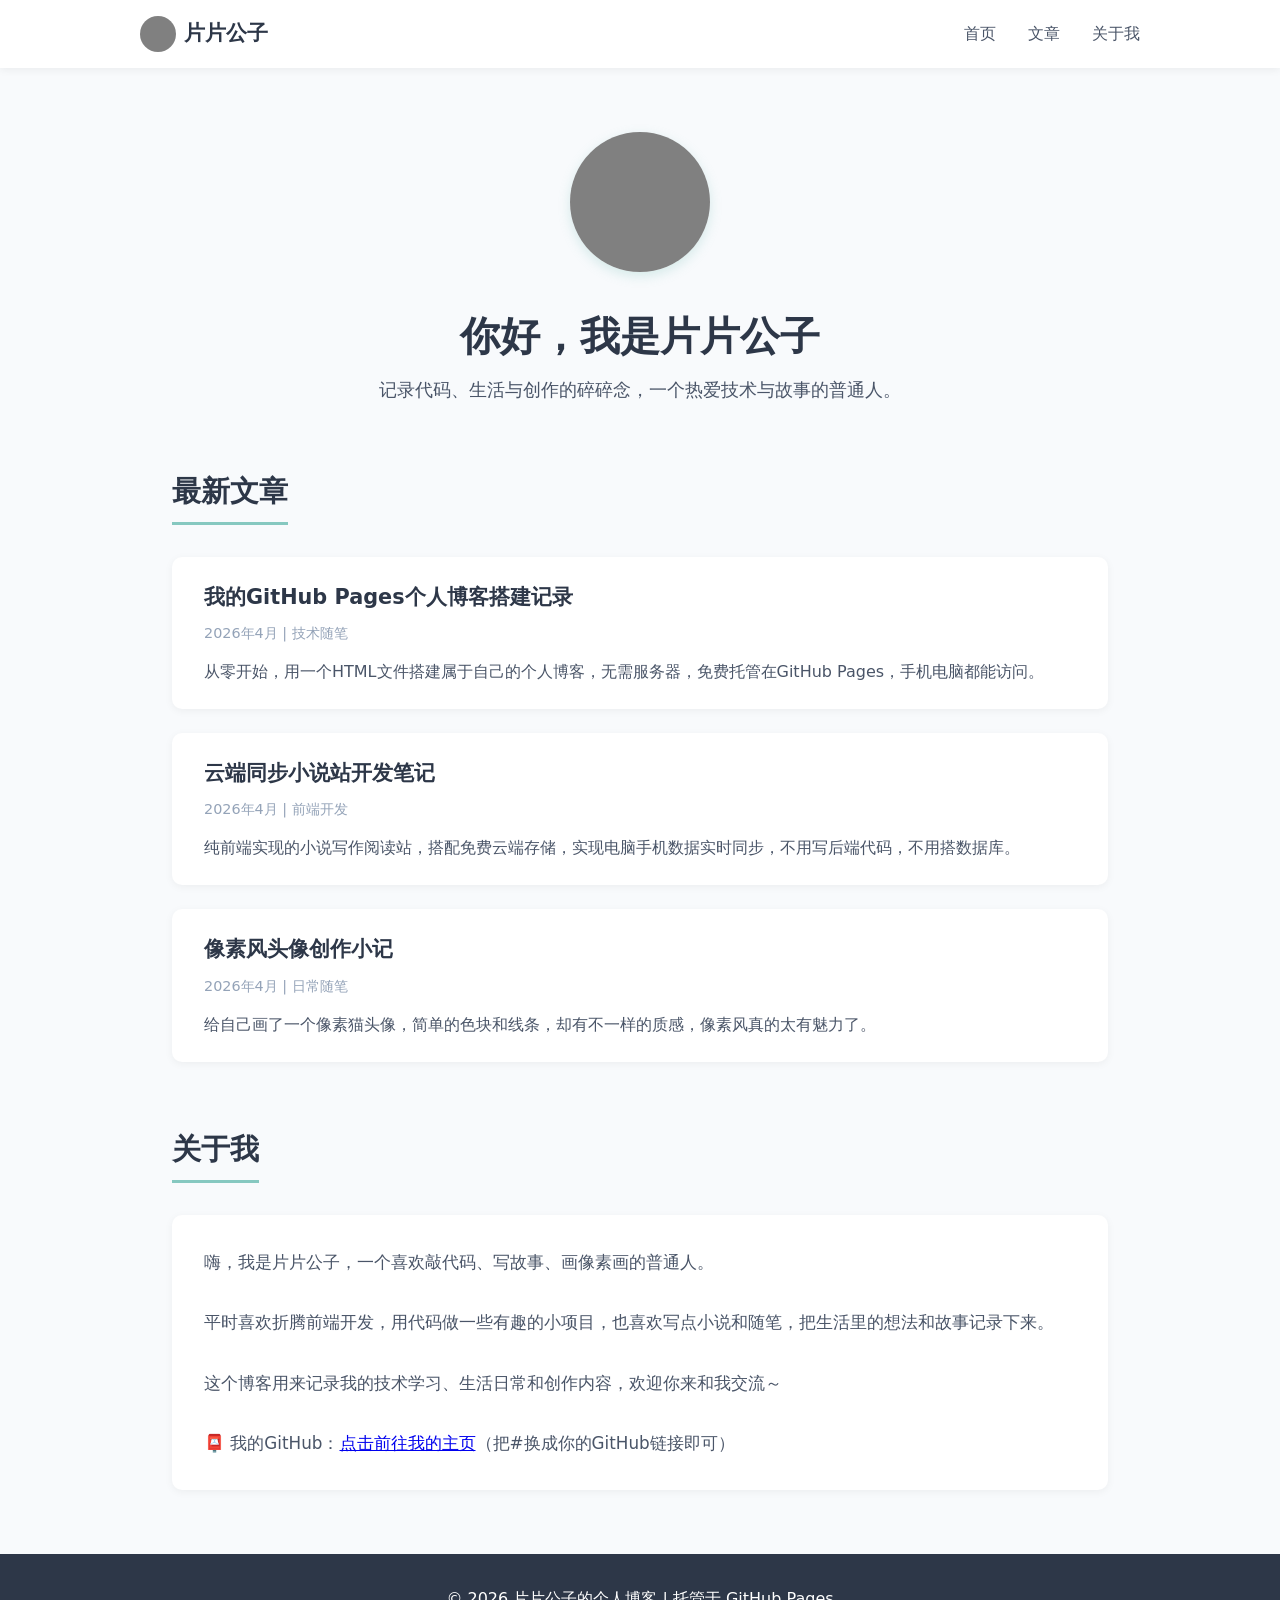
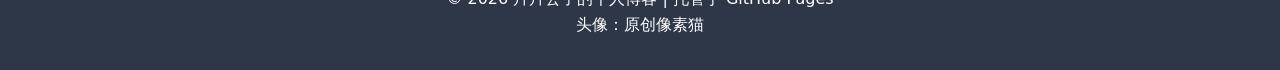
==== index.html @ bfa1f6bf "Rename boke.html to index.html" ====
<!DOCTYPE html>
<html lang="zh-CN">
<head>
    <meta charset="UTF-8">
    <meta name="viewport" content="width=device-width, initial-scale=1.0">
    <title>片片公子的个人博客</title>
    <style>
        * {
            margin: 0;
            padding: 0;
            box-sizing: border-box;
            font-family: 'Segoe UI', system-ui, -apple-system, sans-serif;
        }

        :root {
            --main-color: #86c8c0;
            --dark-color: #2d3748;
            --light-bg: #f8fafc;
            --white: #ffffff;
            --text-color: #4a5568;
        }

        body {
            background-color: var(--light-bg);
            color: var(--text-color);
            line-height: 1.6;
        }

        /* 导航栏 */
        nav {
            background: var(--white);
            box-shadow: 0 2px 8px rgba(0,0,0,0.06);
            padding: 1rem 2rem;
            position: sticky;
            top: 0;
            z-index: 999;
        }

        .nav-container {
            max-width: 1000px;
            margin: 0 auto;
            display: flex;
            justify-content: space-between;
            align-items: center;
        }

        .logo {
            font-size: 1.3rem;
            font-weight: 700;
            color: var(--dark-color);
            display: flex;
            align-items: center;
            gap: 0.5rem;
        }

        .logo img {
            width: 36px;
            height: 36px;
            border-radius: 50%;
            image-rendering: pixelated;
        }

        .nav-links {
            display: flex;
            gap: 2rem;
            list-style: none;
        }

        .nav-links a {
            text-decoration: none;
            color: var(--text-color);
            font-weight: 500;
            transition: color 0.2s;
        }

        .nav-links a:hover {
            color: var(--main-color);
        }

        .menu-btn {
            display: none;
            background: none;
            border: none;
            font-size: 1.5rem;
            cursor: pointer;
        }

        /* Hero 头部区域 */
        .hero {
            max-width: 1000px;
            margin: 4rem auto;
            padding: 0 2rem;
            text-align: center;
        }

        .avatar {
            width: 140px;
            height: 140px;
            border-radius: 50%;
            margin: 0 auto 1.5rem;
            image-rendering: pixelated;
            box-shadow: 0 4px 12px rgba(134, 200, 192, 0.3);
        }

        .hero h1 {
            font-size: 2.5rem;
            color: var(--dark-color);
            margin-bottom: 0.5rem;
        }

        .hero p {
            font-size: 1.1rem;
            color: var(--text-color);
            max-width: 600px;
            margin: 0 auto;
        }

        /* 通用区块 */
        .section {
            max-width: 1000px;
            margin: 4rem auto;
            padding: 0 2rem;
        }

        .section-title {
            font-size: 1.8rem;
            color: var(--dark-color);
            margin-bottom: 2rem;
            padding-bottom: 0.5rem;
            border-bottom: 3px solid var(--main-color);
            display: inline-block;
        }

        /* 文章列表 */
        .article-list {
            display: flex;
            flex-direction: column;
            gap: 1.5rem;
        }

        .article-card {
            background: var(--white);
            padding: 1.5rem 2rem;
            border-radius: 10px;
            box-shadow: 0 2px 8px rgba(0,0,0,0.05);
            transition: transform 0.2s, box-shadow 0.2s;
            cursor: pointer;
        }

        .article-card:hover {
            transform: translateY(-3px);
            box-shadow: 0 4px 16px rgba(0,0,0,0.08);
        }

        .article-card h3 {
            font-size: 1.3rem;
            color: var(--dark-color);
            margin-bottom: 0.5rem;
        }

        .article-meta {
            font-size: 0.9rem;
            color: #94a3b8;
            margin-bottom: 0.8rem;
        }

        .article-desc {
            color: var(--text-color);
            line-height: 1.7;
        }

        /* 关于我 */
        .about-content {
            background: var(--white);
            padding: 2rem;
            border-radius: 10px;
            box-shadow: 0 2px 8px rgba(0,0,0,0.05);
            line-height: 1.8;
            font-size: 1.05rem;
        }

        /* 页脚 */
        footer {
            background: var(--dark-color);
            color: var(--white);
            text-align: center;
            padding: 2rem;
            margin-top: 4rem;
        }

        footer a {
            color: var(--main-color);
            text-decoration: none;
        }

        /* 移动端适配 */
        @media (max-width: 768px) {
            .nav-links {
                display: none;
                flex-direction: column;
                position: absolute;
                top: 70px;
                right: 0;
                background: var(--white);
                width: 100%;
                padding: 1rem 2rem;
                box-shadow: 0 4px 8px rgba(0,0,0,0.06);
                gap: 1rem;
            }

            .nav-links.active {
                display: flex;
            }

            .menu-btn {
                display: block;
            }

            .hero h1 {
                font-size: 2rem;
            }

            .section-title {
                font-size: 1.5rem;
            }
        }
    </style>
</head>
<body>
    <!-- 导航栏 -->
    <nav>
        <div class="nav-container">
            <div class="logo">
                <img src="[data-uri]" alt="片片公子头像">
                片片公子
            </div>
            <button class="menu-btn" id="menuBtn">☰</button>
            <ul class="nav-links" id="navLinks">
                <li><a href="#home">首页</a></li>
                <li><a href="#articles">文章</a></li>
                <li><a href="#about">关于我</a></li>
            </ul>
        </div>
    </nav>

    <!-- 首页Hero区 -->
    <section class="hero" id="home">
        <img class="avatar" src="[data-uri]" alt="片片公子像素猫头像">
        <h1>你好，我是片片公子</h1>
        <p>记录代码、生活与创作的碎碎念，一个热爱技术与故事的普通人。</p>
    </section>

    <!-- 文章列表区 -->
    <section class="section" id="articles">
        <h2 class="section-title">最新文章</h2>
        <div class="article-list">
            <!-- 文章1 可直接复制这个区块新增文章 -->
            <div class="article-card">
                <h3>我的GitHub Pages个人博客搭建记录</h3>
                <div class="article-meta">2026年4月 | 技术随笔</div>
                <p class="article-desc">从零开始，用一个HTML文件搭建属于自己的个人博客，无需服务器，免费托管在GitHub Pages，手机电脑都能访问。</p>
            </div>
            <!-- 文章2 -->
            <div class="article-card">
                <h3>云端同步小说站开发笔记</h3>
                <div class="article-meta">2026年4月 | 前端开发</div>
                <p class="article-desc">纯前端实现的小说写作阅读站，搭配免费云端存储，实现电脑手机数据实时同步，不用写后端代码，不用搭数据库。</p>
            </div>
            <!-- 文章3 新增文章复制上面的区块改内容即可 -->
            <div class="article-card">
                <h3>像素风头像创作小记</h3>
                <div class="article-meta">2026年4月 | 日常随笔</div>
                <p class="article-desc">给自己画了一个像素猫头像，简单的色块和线条，却有不一样的质感，像素风真的太有魅力了。</p>
            </div>
        </div>
    </section>

    <!-- 关于我区 -->
    <section class="section" id="about">
        <h2 class="section-title">关于我</h2>
        <div class="about-content">
            <p>嗨，我是片片公子，一个喜欢敲代码、写故事、画像素画的普通人。</p>
            <br>
            <p>平时喜欢折腾前端开发，用代码做一些有趣的小项目，也喜欢写点小说和随笔，把生活里的想法和故事记录下来。</p>
            <br>
            <p>这个博客用来记录我的技术学习、生活日常和创作内容，欢迎你来和我交流～</p>
            <br>
            <p>📮 我的GitHub：<a href="#" target="_blank">点击前往我的主页</a>（把#换成你的GitHub链接即可）</p>
        </div>
    </section>

    <!-- 页脚 -->
    <footer>
        <p>© 2026 片片公子的个人博客 | 托管于 GitHub Pages</p>
        <p>头像：原创像素猫</p>
    </footer>

    <!-- 移动端菜单JS -->
    <script>
        const menuBtn = document.getElementById('menuBtn');
        const navLinks = document.getElementById('navLinks');

        menuBtn.addEventListener('click', () => {
            navLinks.classList.toggle('active');
        });

        // 平滑滚动
        document.querySelectorAll('a[href^="#"]').forEach(anchor => {
            anchor.addEventListener('click', function (e) {
                e.preventDefault();
                document.querySelector(this.getAttribute('href')).scrollIntoView({
                    behavior: 'smooth'
                });
                navLinks.classList.remove('active');
            });
        });
    </script>
</body>
</html>
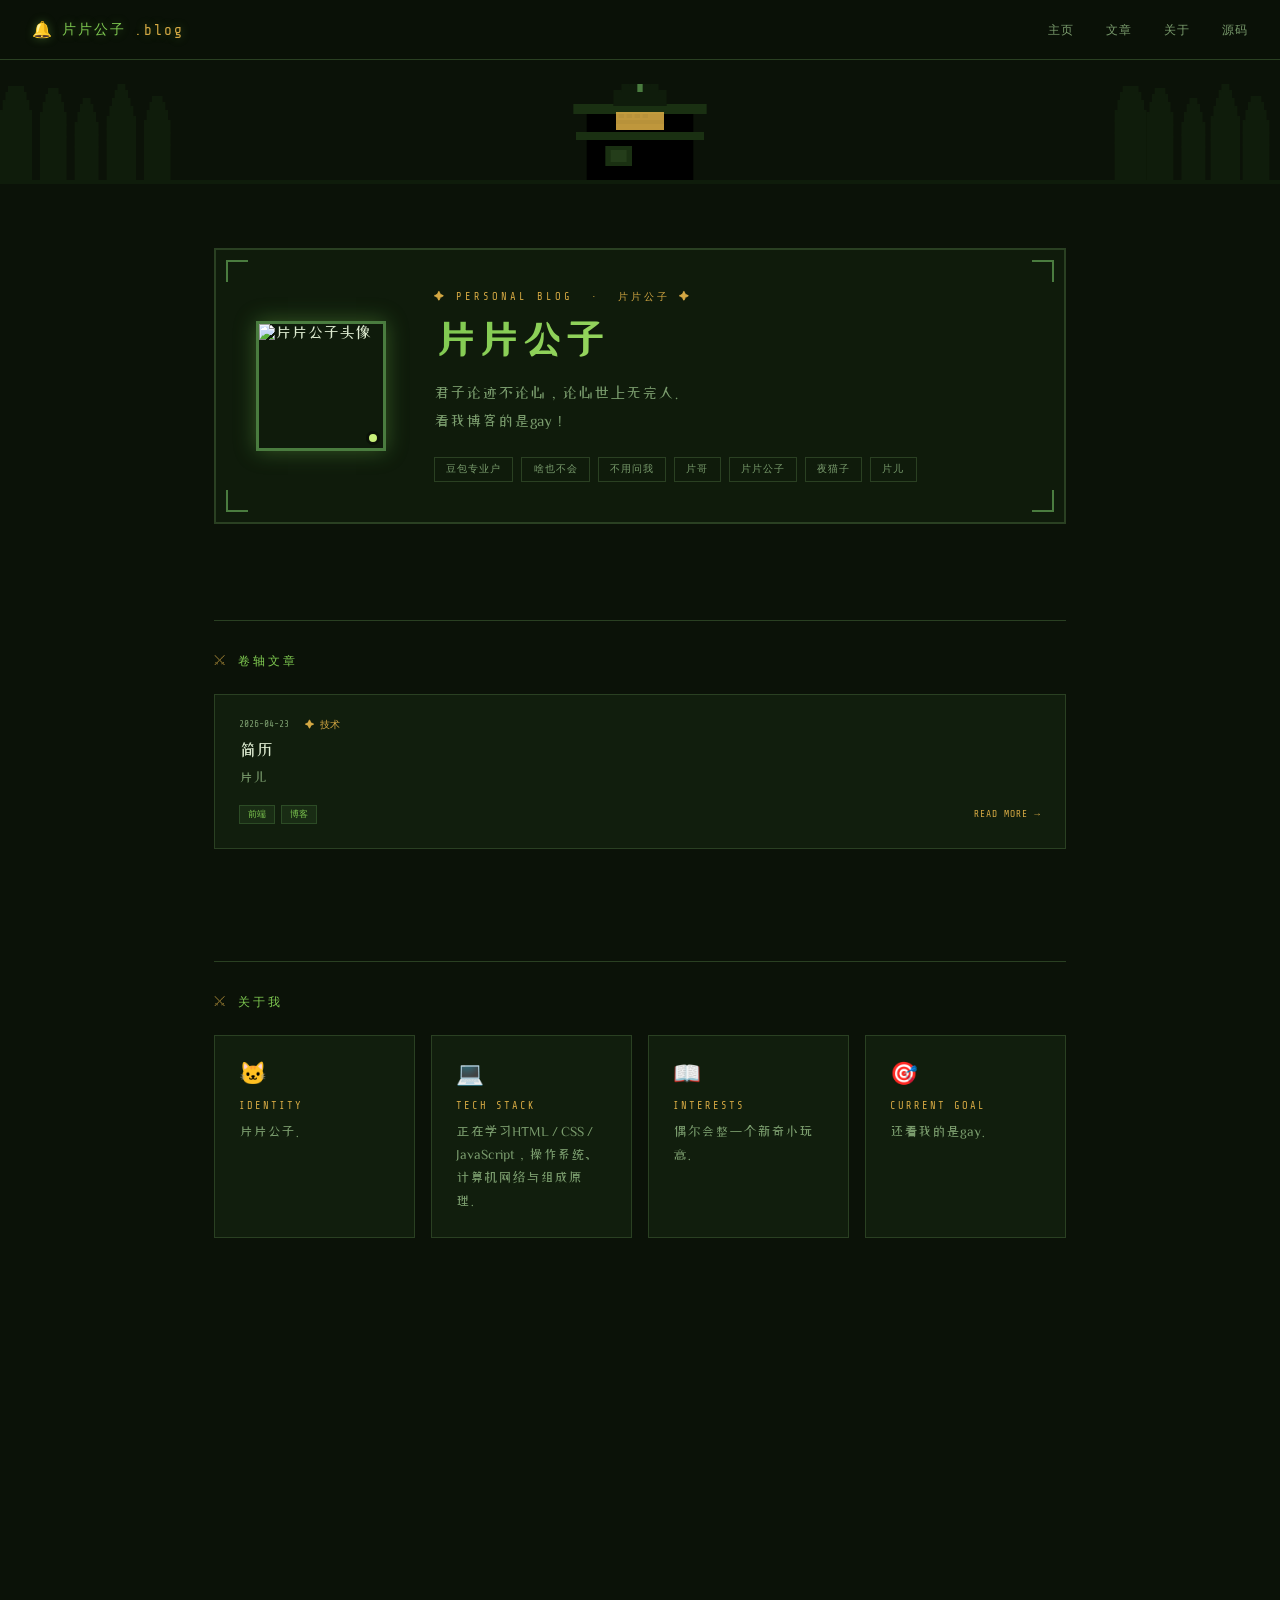
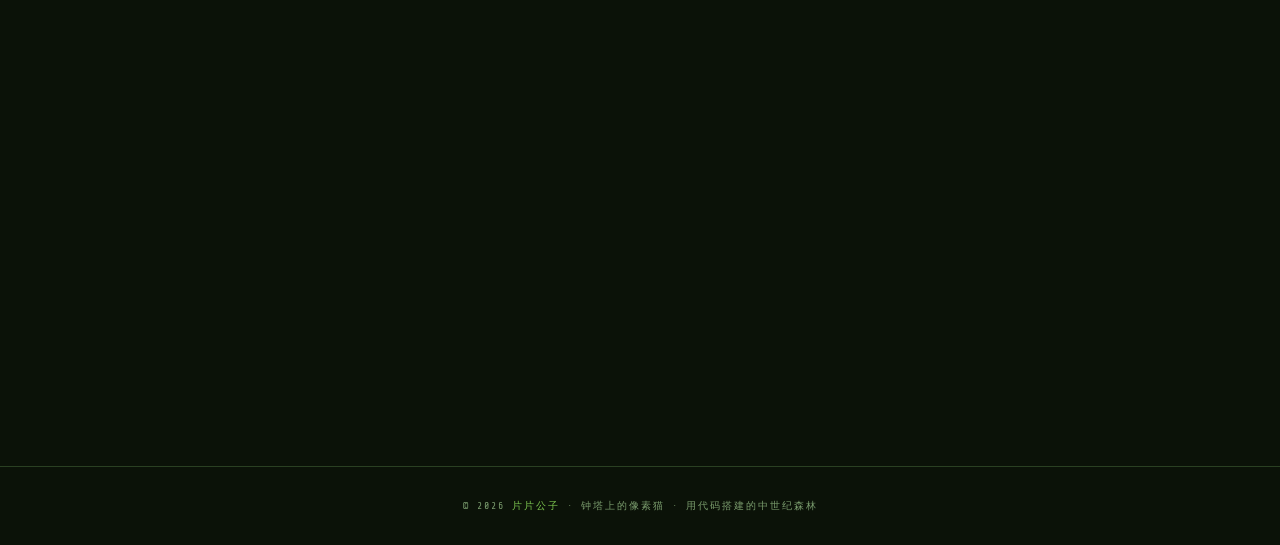
==== commit 3948a764: "Add files via upload" ====
--- a/index.html
+++ b/index.html
@@ -1,319 +1,1038 @@
-<!DOCTYPE html>
-<html lang="zh-CN">
-<head>
-    <meta charset="UTF-8">
-    <meta name="viewport" content="width=device-width, initial-scale=1.0">
-    <title>片片公子的个人博客</title>
-    <style>
-        * {
-            margin: 0;
-            padding: 0;
-            box-sizing: border-box;
-            font-family: 'Segoe UI', system-ui, -apple-system, sans-serif;
-        }
-
-        :root {
-            --main-color: #86c8c0;
-            --dark-color: #2d3748;
-            --light-bg: #f8fafc;
-            --white: #ffffff;
-            --text-color: #4a5568;
-        }
-
-        body {
-            background-color: var(--light-bg);
-            color: var(--text-color);
-            line-height: 1.6;
-        }
-
-        /* 导航栏 */
-        nav {
-            background: var(--white);
-            box-shadow: 0 2px 8px rgba(0,0,0,0.06);
-            padding: 1rem 2rem;
-            position: sticky;
-            top: 0;
-            z-index: 999;
-        }
-
-        .nav-container {
-            max-width: 1000px;
-            margin: 0 auto;
-            display: flex;
-            justify-content: space-between;
-            align-items: center;
-        }
-
-        .logo {
-            font-size: 1.3rem;
-            font-weight: 700;
-            color: var(--dark-color);
-            display: flex;
-            align-items: center;
-            gap: 0.5rem;
-        }
-
-        .logo img {
-            width: 36px;
-            height: 36px;
-            border-radius: 50%;
-            image-rendering: pixelated;
-        }
-
-        .nav-links {
-            display: flex;
-            gap: 2rem;
-            list-style: none;
-        }
-
-        .nav-links a {
-            text-decoration: none;
-            color: var(--text-color);
-            font-weight: 500;
-            transition: color 0.2s;
-        }
-
-        .nav-links a:hover {
-            color: var(--main-color);
-        }
-
-        .menu-btn {
-            display: none;
-            background: none;
-            border: none;
-            font-size: 1.5rem;
-            cursor: pointer;
-        }
-
-        /* Hero 头部区域 */
-        .hero {
-            max-width: 1000px;
-            margin: 4rem auto;
-            padding: 0 2rem;
-            text-align: center;
-        }
-
-        .avatar {
-            width: 140px;
-            height: 140px;
-            border-radius: 50%;
-            margin: 0 auto 1.5rem;
-            image-rendering: pixelated;
-            box-shadow: 0 4px 12px rgba(134, 200, 192, 0.3);
-        }
-
-        .hero h1 {
-            font-size: 2.5rem;
-            color: var(--dark-color);
-            margin-bottom: 0.5rem;
-        }
-
-        .hero p {
-            font-size: 1.1rem;
-            color: var(--text-color);
-            max-width: 600px;
-            margin: 0 auto;
-        }
-
-        /* 通用区块 */
-        .section {
-            max-width: 1000px;
-            margin: 4rem auto;
-            padding: 0 2rem;
-        }
-
-        .section-title {
-            font-size: 1.8rem;
-            color: var(--dark-color);
-            margin-bottom: 2rem;
-            padding-bottom: 0.5rem;
-            border-bottom: 3px solid var(--main-color);
-            display: inline-block;
-        }
-
-        /* 文章列表 */
-        .article-list {
-            display: flex;
-            flex-direction: column;
-            gap: 1.5rem;
-        }
-
-        .article-card {
-            background: var(--white);
-            padding: 1.5rem 2rem;
-            border-radius: 10px;
-            box-shadow: 0 2px 8px rgba(0,0,0,0.05);
-            transition: transform 0.2s, box-shadow 0.2s;
-            cursor: pointer;
-        }
-
-        .article-card:hover {
-            transform: translateY(-3px);
-            box-shadow: 0 4px 16px rgba(0,0,0,0.08);
-        }
-
-        .article-card h3 {
-            font-size: 1.3rem;
-            color: var(--dark-color);
-            margin-bottom: 0.5rem;
-        }
-
-        .article-meta {
-            font-size: 0.9rem;
-            color: #94a3b8;
-            margin-bottom: 0.8rem;
-        }
-
-        .article-desc {
-            color: var(--text-color);
-            line-height: 1.7;
-        }
-
-        /* 关于我 */
-        .about-content {
-            background: var(--white);
-            padding: 2rem;
-            border-radius: 10px;
-            box-shadow: 0 2px 8px rgba(0,0,0,0.05);
-            line-height: 1.8;
-            font-size: 1.05rem;
-        }
-
-        /* 页脚 */
-        footer {
-            background: var(--dark-color);
-            color: var(--white);
-            text-align: center;
-            padding: 2rem;
-            margin-top: 4rem;
-        }
-
-        footer a {
-            color: var(--main-color);
-            text-decoration: none;
-        }
-
-        /* 移动端适配 */
-        @media (max-width: 768px) {
-            .nav-links {
-                display: none;
-                flex-direction: column;
-                position: absolute;
-                top: 70px;
-                right: 0;
-                background: var(--white);
-                width: 100%;
-                padding: 1rem 2rem;
-                box-shadow: 0 4px 8px rgba(0,0,0,0.06);
-                gap: 1rem;
-            }
-
-            .nav-links.active {
-                display: flex;
-            }
-
-            .menu-btn {
-                display: block;
-            }
-
-            .hero h1 {
-                font-size: 2rem;
-            }
-
-            .section-title {
-                font-size: 1.5rem;
-            }
-        }
-    </style>
-</head>
-<body>
-    <!-- 导航栏 -->
-    <nav>
-        <div class="nav-container">
-            <div class="logo">
-                <img src="[data-uri]" alt="片片公子头像">
-                片片公子
-            </div>
-            <button class="menu-btn" id="menuBtn">☰</button>
-            <ul class="nav-links" id="navLinks">
-                <li><a href="#home">首页</a></li>
-                <li><a href="#articles">文章</a></li>
-                <li><a href="#about">关于我</a></li>
-            </ul>
-        </div>
-    </nav>
-
-    <!-- 首页Hero区 -->
-    <section class="hero" id="home">
-        <img class="avatar" src="[data-uri]" alt="片片公子像素猫头像">
-        <h1>你好，我是片片公子</h1>
-        <p>记录代码、生活与创作的碎碎念，一个热爱技术与故事的普通人。</p>
-    </section>
-
-    <!-- 文章列表区 -->
-    <section class="section" id="articles">
-        <h2 class="section-title">最新文章</h2>
-        <div class="article-list">
-            <!-- 文章1 可直接复制这个区块新增文章 -->
-            <div class="article-card">
-                <h3>我的GitHub Pages个人博客搭建记录</h3>
-                <div class="article-meta">2026年4月 | 技术随笔</div>
-                <p class="article-desc">从零开始，用一个HTML文件搭建属于自己的个人博客，无需服务器，免费托管在GitHub Pages，手机电脑都能访问。</p>
-            </div>
-            <!-- 文章2 -->
-            <div class="article-card">
-                <h3>云端同步小说站开发笔记</h3>
-                <div class="article-meta">2026年4月 | 前端开发</div>
-                <p class="article-desc">纯前端实现的小说写作阅读站，搭配免费云端存储，实现电脑手机数据实时同步，不用写后端代码，不用搭数据库。</p>
-            </div>
-            <!-- 文章3 新增文章复制上面的区块改内容即可 -->
-            <div class="article-card">
-                <h3>像素风头像创作小记</h3>
-                <div class="article-meta">2026年4月 | 日常随笔</div>
-                <p class="article-desc">给自己画了一个像素猫头像，简单的色块和线条，却有不一样的质感，像素风真的太有魅力了。</p>
-            </div>
-        </div>
-    </section>
-
-    <!-- 关于我区 -->
-    <section class="section" id="about">
-        <h2 class="section-title">关于我</h2>
-        <div class="about-content">
-            <p>嗨，我是片片公子，一个喜欢敲代码、写故事、画像素画的普通人。</p>
-            <br>
-            <p>平时喜欢折腾前端开发，用代码做一些有趣的小项目，也喜欢写点小说和随笔，把生活里的想法和故事记录下来。</p>
-            <br>
-            <p>这个博客用来记录我的技术学习、生活日常和创作内容，欢迎你来和我交流～</p>
-            <br>
-            <p>📮 我的GitHub：<a href="#" target="_blank">点击前往我的主页</a>（把#换成你的GitHub链接即可）</p>
-        </div>
-    </section>
-
-    <!-- 页脚 -->
-    <footer>
-        <p>© 2026 片片公子的个人博客 | 托管于 GitHub Pages</p>
-        <p>头像：原创像素猫</p>
-    </footer>
-
-    <!-- 移动端菜单JS -->
-    <script>
-        const menuBtn = document.getElementById('menuBtn');
-        const navLinks = document.getElementById('navLinks');
-
-        menuBtn.addEventListener('click', () => {
-            navLinks.classList.toggle('active');
-        });
-
-        // 平滑滚动
-        document.querySelectorAll('a[href^="#"]').forEach(anchor => {
-            anchor.addEventListener('click', function (e) {
-                e.preventDefault();
-                document.querySelector(this.getAttribute('href')).scrollIntoView({
-                    behavior: 'smooth'
-                });
-                navLinks.classList.remove('active');
-            });
-        });
-    </script>
-</body>
-</html>
+<!DOCTYPE html>
+<html lang="zh-CN">
+<head>
+  <meta charset="UTF-8" />
+  <meta name="viewport" content="width=device-width, initial-scale=1.0" />
+  <title>片片公子</title>
+  <style>
+    @import url('https://fonts.googleapis.com/css2?family=ZCOOL+XiaoWei&family=Share+Tech+Mono&display=swap');
+
+    :root {
+      --bg:        #0b1208;
+      --bg2:       #111e0d;
+      --bg3:       #182a12;
+      --accent:    #4a7c3f;
+      --accent2:   #7ec850;
+      --accent3:   #c8f07a;
+      --gold:      #d4a843;
+      --stone:     #8fa88b;
+      --text:      #ddebd0;
+      --text-dim:  #7a9c6d;
+      --border:    #2a4022;
+      --glow:      rgba(126,200,80,.35);
+      --pixel:     'Share Tech Mono', monospace;
+      --serif:     'ZCOOL XiaoWei', serif;
+    }
+
+    * { margin: 0; padding: 0; box-sizing: border-box; }
+    html { scroll-behavior: smooth; }
+
+    body {
+      background: var(--bg);
+      color: var(--text);
+      font-family: var(--serif);
+      min-height: 100vh;
+      overflow-x: hidden;
+    }
+
+    /* ===== 像素背景画布 ===== */
+    #bgCanvas {
+      position: fixed;
+      inset: 0;
+      z-index: 0;
+      pointer-events: none;
+      image-rendering: pixelated;
+      image-rendering: crisp-edges;
+      width: 100%;
+      height: 100%;
+    }
+
+    /* ===== 导航 ===== */
+    nav {
+      position: sticky;
+      top: 0;
+      z-index: 100;
+      background: rgba(11,18,8,.92);
+      backdrop-filter: blur(10px);
+      border-bottom: 1px solid var(--border);
+      padding: 0 2rem;
+      height: 60px;
+      display: flex;
+      align-items: center;
+      justify-content: space-between;
+    }
+
+    .nav-logo {
+      font-family: var(--pixel);
+      font-size: .9rem;
+      color: var(--accent2);
+      letter-spacing: 2px;
+      text-shadow: 0 0 10px var(--glow);
+      display: flex;
+      align-items: center;
+      gap: .5rem;
+    }
+    .nav-logo .bell { font-size: 1rem; animation: bell-sway 3s ease-in-out infinite; display: inline-block; transform-origin: top center; }
+    @keyframes bell-sway {
+      0%,100% { transform: rotate(0deg); }
+      20%      { transform: rotate(8deg); }
+      40%      { transform: rotate(-6deg); }
+      60%      { transform: rotate(4deg); }
+      80%      { transform: rotate(-3deg); }
+    }
+    .nav-logo span { color: var(--gold); }
+
+    .nav-links { display: flex; gap: 2rem; list-style: none; }
+    .nav-links a {
+      font-family: var(--pixel);
+      font-size: .75rem;
+      color: var(--text-dim);
+      text-decoration: none;
+      letter-spacing: 1px;
+      transition: color .2s, text-shadow .2s;
+    }
+    .nav-links a:hover { color: var(--accent3); text-shadow: 0 0 8px var(--glow); }
+
+    /* ===== 主容器 ===== */
+    .container {
+      max-width: 900px;
+      margin: 0 auto;
+      padding: 0 1.5rem;
+      position: relative;
+      z-index: 1;
+    }
+
+    /* ===== 像素钟塔天际线 ===== */
+    .tower-banner {
+      width: 100%;
+      height: 100px;
+      overflow: hidden;
+      position: relative;
+      z-index: 1;
+      margin-top: 1.5rem;
+      image-rendering: pixelated;
+    }
+    .tower-banner svg {
+      width: 100%;
+      height: 100%;
+      image-rendering: pixelated;
+    }
+
+    /* ===== Hero ===== */
+    #hero { padding: 4rem 0 3rem; }
+
+    .hero-inner {
+      display: flex;
+      align-items: center;
+      gap: 3rem;
+      flex-wrap: wrap;
+      background: rgba(17,30,13,.82);
+      border: 2px solid var(--border);
+      padding: 2.5rem;
+      position: relative;
+      image-rendering: pixelated;
+    }
+
+    /* 像素角边框 */
+    .hero-inner::after {
+      content: '';
+      position: absolute;
+      inset: 8px;
+      border: 2px solid transparent;
+      background:
+        linear-gradient(var(--accent),var(--accent)) top left / 22px 2px no-repeat,
+        linear-gradient(var(--accent),var(--accent)) top left / 2px 22px no-repeat,
+        linear-gradient(var(--accent),var(--accent)) top right / 22px 2px no-repeat,
+        linear-gradient(var(--accent),var(--accent)) top right / 2px 22px no-repeat,
+        linear-gradient(var(--accent),var(--accent)) bottom left / 22px 2px no-repeat,
+        linear-gradient(var(--accent),var(--accent)) bottom left / 2px 22px no-repeat,
+        linear-gradient(var(--accent),var(--accent)) bottom right / 22px 2px no-repeat,
+        linear-gradient(var(--accent),var(--accent)) bottom right / 2px 22px no-repeat;
+      animation: frame-pulse 3s ease-in-out infinite alternate;
+      pointer-events: none;
+    }
+    @keyframes frame-pulse {
+      from { filter: drop-shadow(0 0 4px var(--accent)); opacity: .7; }
+      to   { filter: drop-shadow(0 0 12px var(--accent2)); opacity: 1; }
+    }
+
+    .avatar-wrap { position: relative; flex-shrink: 0; }
+    .avatar-frame {
+      width: 130px;
+      height: 130px;
+      image-rendering: pixelated;
+    }
+    .avatar-frame img {
+      width: 100%;
+      height: 100%;
+      object-fit: cover;
+      image-rendering: pixelated;
+      display: block;
+      border: 3px solid var(--accent);
+      box-shadow: 0 0 20px rgba(126,200,80,.35);
+    }
+    .status-dot {
+      position: absolute;
+      bottom: 6px; right: 6px;
+      width: 14px; height: 14px;
+      background: var(--accent3);
+      border: 3px solid var(--bg);
+      border-radius: 50%;
+      animation: pulse-dot 2s ease-in-out infinite;
+    }
+    @keyframes pulse-dot {
+      0%,100% { box-shadow: 0 0 0 0 rgba(200,240,122,.7); }
+      50%      { box-shadow: 0 0 0 6px rgba(200,240,122,0); }
+    }
+
+    .hero-info { flex: 1; min-width: 240px; position: relative; }
+
+    .hero-tag {
+      font-family: var(--pixel);
+      font-size: .65rem;
+      color: var(--gold);
+      letter-spacing: 3px;
+      margin-bottom: .8rem;
+    }
+
+    .hero-name {
+      font-size: 2.6rem;
+      font-weight: 700;
+      line-height: 1.1;
+      margin-bottom: 1rem;
+      background: linear-gradient(135deg, var(--accent2) 0%, var(--accent3) 100%);
+      -webkit-background-clip: text;
+      -webkit-text-fill-color: transparent;
+      background-clip: text;
+    }
+
+    .hero-bio {
+      color: var(--text-dim);
+      line-height: 1.85;
+      font-size: .95rem;
+      margin-bottom: 1.4rem;
+    }
+
+    .hero-tags { display: flex; flex-wrap: wrap; gap: .5rem; }
+    .tag {
+      font-family: var(--pixel);
+      font-size: .6rem;
+      padding: .3rem .7rem;
+      border: 1px solid var(--border);
+      color: var(--text-dim);
+      letter-spacing: 1px;
+      transition: all .2s;
+      image-rendering: pixelated;
+    }
+    .tag:hover { border-color: var(--accent2); color: var(--accent2); background: rgba(126,200,80,.08); }
+
+    /* ===== 分割线 ===== */
+    .divider {
+      border: none;
+      border-top: 1px solid var(--border);
+      margin: 2rem 0;
+      position: relative;
+    }
+    .divider::before {
+      content: attr(data-label);
+      position: absolute;
+      top: -10px; left: 0;
+      font-family: var(--pixel);
+      font-size: .65rem;
+      color: var(--gold);
+      background: var(--bg);
+      padding-right: 1rem;
+      letter-spacing: 3px;
+    }
+
+    /* ===== 文章卡片 ===== */
+    #posts { padding: 1rem 0 4rem; }
+
+    .section-title {
+      font-family: var(--pixel);
+      font-size: .75rem;
+      color: var(--accent2);
+      letter-spacing: 3px;
+      margin-bottom: 1.5rem;
+    }
+    .section-title::before { content: '⚔ '; color: var(--gold); }
+
+    .posts-grid { display: grid; gap: 1rem; }
+
+    .post-card {
+      background: var(--bg2);
+      border: 1px solid var(--border);
+      padding: 1.5rem;
+      cursor: pointer;
+      transition: border-color .2s, transform .2s, box-shadow .2s;
+      position: relative;
+      overflow: hidden;
+    }
+    .post-card::before {
+      content: '';
+      position: absolute;
+      left: 0; top: 0; bottom: 0;
+      width: 4px;
+      background: var(--accent2);
+      transform: scaleY(0);
+      transition: transform .2s;
+    }
+    .post-card:hover { border-color: var(--accent2); transform: translateX(4px); box-shadow: -4px 0 20px rgba(126,200,80,.12); }
+    .post-card:hover::before { transform: scaleY(1); }
+
+    .post-meta { font-family: var(--pixel); font-size: .6rem; color: var(--text-dim); margin-bottom: .6rem; display: flex; gap: 1rem; }
+    .post-category { color: var(--gold); }
+    .post-title { font-size: 1.05rem; color: var(--text); margin-bottom: .5rem; transition: color .2s; }
+    .post-card:hover .post-title { color: var(--accent2); }
+    .post-excerpt { font-size: .85rem; color: var(--text-dim); line-height: 1.7; }
+    .post-footer { margin-top: 1rem; display: flex; justify-content: space-between; align-items: center; }
+    .post-tags { display: flex; gap: .4rem; flex-wrap: wrap; }
+    .post-tag { font-family: var(--pixel); font-size: .55rem; padding: .15rem .5rem; background: rgba(74,124,63,.15); border: 1px solid rgba(74,124,63,.4); color: var(--accent2); }
+    .read-more { font-family: var(--pixel); font-size: .6rem; color: var(--gold); text-decoration: none; letter-spacing: 1px; transition: text-shadow .2s; }
+    .read-more:hover { text-shadow: 0 0 8px var(--gold); }
+
+    /* ===== 弹层 ===== */
+    .modal-overlay {
+      position: fixed; inset: 0;
+      background: rgba(0,0,0,.85);
+      backdrop-filter: blur(8px);
+      z-index: 200;
+      opacity: 0; pointer-events: none;
+      transition: opacity .3s;
+      display: flex; align-items: flex-start; justify-content: center;
+      padding: 3rem 1.5rem;
+      overflow-y: auto;
+    }
+    .modal-overlay.open { opacity: 1; pointer-events: all; }
+    .modal {
+      background: var(--bg2);
+      border: 1px solid var(--border);
+      max-width: 700px; width: 100%;
+      padding: 2.5rem;
+      position: relative;
+      transform: translateY(20px);
+      transition: transform .3s;
+      image-rendering: pixelated;
+    }
+    .modal-overlay.open .modal { transform: translateY(0); }
+    .modal-close {
+      position: absolute; top: 1rem; right: 1rem;
+      font-family: var(--pixel); font-size: .75rem;
+      color: var(--text-dim); cursor: pointer;
+      background: none; border: 1px solid var(--border);
+      padding: .3rem .7rem; transition: all .2s;
+    }
+    .modal-close:hover { border-color: var(--accent2); color: var(--accent2); }
+    .modal-meta { font-family: var(--pixel); font-size: .6rem; color: var(--text-dim); margin-bottom: 1rem; }
+    .modal h1 { font-size: 1.5rem; margin-bottom: 1.5rem; background: linear-gradient(135deg, var(--accent2), var(--accent3)); -webkit-background-clip: text; -webkit-text-fill-color: transparent; background-clip: text; }
+    .modal-body { color: var(--text-dim); line-height: 1.9; font-size: .95rem; }
+    .modal-body h2 { font-size: 1.05rem; color: var(--text); margin: 1.5rem 0 .7rem; }
+    .modal-body p { margin-bottom: 1rem; }
+    .modal-body code { font-family: var(--pixel); font-size: .78rem; background: var(--bg3); border: 1px solid var(--border); padding: .1rem .4rem; color: var(--accent3); }
+    .modal-body pre { background: var(--bg3); border: 1px solid var(--border); border-left: 3px solid var(--accent); padding: 1rem; overflow-x: auto; margin: 1rem 0; }
+    .modal-body pre code { background: none; border: none; padding: 0; }
+
+    /* ===== 关于 ===== */
+    #about { padding: 1rem 0 4rem; }
+
+    .about-grid { display: grid; grid-template-columns: repeat(auto-fit, minmax(200px, 1fr)); gap: 1rem; margin-top: 1.5rem; }
+    .about-card {
+      background: var(--bg2);
+      border: 1px solid var(--border);
+      padding: 1.5rem;
+      transition: border-color .2s, box-shadow .2s;
+      position: relative;
+      overflow: hidden;
+    }
+    .about-card::before {
+      content: '';
+      position: absolute;
+      bottom: 0; left: 0; right: 0;
+      height: 2px;
+      background: linear-gradient(90deg, transparent, var(--accent2), transparent);
+      transform: scaleX(0);
+      transition: transform .3s;
+    }
+    .about-card:hover { border-color: var(--accent); box-shadow: 0 4px 20px rgba(74,124,63,.12); }
+    .about-card:hover::before { transform: scaleX(1); }
+    .about-card-icon { font-size: 1.4rem; margin-bottom: .8rem; }
+    .about-card-title { font-family: var(--pixel); font-size: .65rem; color: var(--gold); letter-spacing: 2px; margin-bottom: .5rem; }
+    .about-card-body { font-size: .85rem; color: var(--text-dim); line-height: 1.7; }
+
+    /* ===== 源码 ===== */
+    #source { padding: 1rem 0 6rem; }
+
+    .source-window { background: var(--bg2); border: 1px solid var(--border); overflow: hidden; }
+    .source-titlebar { background: var(--bg3); border-bottom: 1px solid var(--border); padding: .6rem 1rem; display: flex; align-items: center; gap: .5rem; }
+    .dot { width: 10px; height: 10px; border-radius: 50%; }
+    .dot-r { background: #ff5f57; }
+    .dot-y { background: #febc2e; }
+    .dot-g { background: #28c840; }
+    .source-filename { font-family: var(--pixel); font-size: .65rem; color: var(--text-dim); margin-left: .5rem; }
+
+    .source-tabs { display: flex; border-bottom: 1px solid var(--border); overflow-x: auto; }
+    .source-tab { font-family: var(--pixel); font-size: .62rem; padding: .6rem 1.2rem; color: var(--text-dim); cursor: pointer; border-right: 1px solid var(--border); white-space: nowrap; transition: background .2s, color .2s; }
+    .source-tab.active { background: var(--bg); color: var(--accent2); border-bottom: 2px solid var(--accent2); margin-bottom: -1px; }
+    .source-tab:hover:not(.active) { background: var(--bg3); color: var(--text); }
+
+    .source-code { display: none; }
+    .source-code.active { display: block; }
+
+    .source-body-wrap { position: relative; }
+    .source-body { padding: 1.5rem; overflow-x: auto; max-height: 480px; overflow-y: auto; }
+    .source-body::-webkit-scrollbar { width: 6px; height: 6px; }
+    .source-body::-webkit-scrollbar-track { background: var(--bg2); }
+    .source-body::-webkit-scrollbar-thumb { background: var(--border); }
+
+    pre.code { font-family: var(--pixel); font-size: .7rem; line-height: 1.7; color: var(--text-dim); white-space: pre; }
+    pre.code .line { display: table-row; }
+    pre.code .line::before { content: counter(line); counter-increment: line; display: table-cell; color: #2a4022; padding-right: 1.5rem; text-align: right; user-select: none; min-width: 2.5rem; }
+
+    .c-tag  { color: #60a5fa; }
+    .c-attr { color: #fbbf24; }
+    .c-val  { color: #4ade80; }
+    .c-com  { color: #475569; font-style: italic; }
+
+    .copy-btn { position: absolute; top: .5rem; right: .5rem; font-family: var(--pixel); font-size: .58rem; padding: .3rem .6rem; background: var(--bg3); border: 1px solid var(--border); color: var(--text-dim); cursor: pointer; transition: all .2s; }
+    .copy-btn:hover { border-color: var(--accent2); color: var(--accent2); }
+
+    /* ===== Footer ===== */
+    footer { border-top: 1px solid var(--border); padding: 2rem 0; text-align: center; font-family: var(--pixel); font-size: .62rem; color: var(--text-dim); letter-spacing: 2px; position: relative; z-index: 1; }
+    footer span { color: var(--accent2); }
+
+    /* ===== 响应式 ===== */
+    @media (max-width: 600px) {
+      .hero-inner { flex-direction: column; align-items: flex-start; gap: 1.5rem; }
+      .hero-name { font-size: 2rem; }
+      .nav-links { gap: 1rem; }
+    }
+  </style>
+</head>
+<body>
+
+<!-- 像素背景画布 -->
+<canvas id="bgCanvas"></canvas>
+
+<!-- 导航 -->
+<nav>
+  <div class="nav-logo">
+    <span class="bell">🔔</span>片片公子<span>.blog</span>
+  </div>
+  <ul class="nav-links">
+    <li><a href="#hero">主页</a></li>
+    <li><a href="#posts">文章</a></li>
+    <li><a href="#about">关于</a></li>
+    <li><a href="#source">源码</a></li>
+  </ul>
+</nav>
+
+<!-- 像素钟塔天际线 -->
+<div class="tower-banner">
+  <svg viewBox="0 0 960 100" preserveAspectRatio="none" xmlns="http://www.w3.org/2000/svg">
+    <!-- 用 rect 模拟粗像素方块树木 -->
+    <!-- 左侧森林 -->
+    <g fill="#0f1c0b">
+      <!-- 树1：底层大 -->
+      <rect x="0"   y="58" width="24" height="42"/>
+      <!-- 树冠 (像素方块叠) -->
+      <rect x="0"   y="48" width="24" height="12"/>
+      <rect x="0"   y="36" width="24" height="14"/>
+      <rect x="0"   y="26" width="24" height="12"/>
+      <rect x="2"   y="16" width="20" height="12"/>
+      <rect x="4"   y="8"  width="16" height="10"/>
+      <rect x="6"   y="2"  width="12" height="8"/>
+      <!-- 树2 -->
+      <rect x="30"  y="52" width="20" height="48"/>
+      <rect x="30"  y="40" width="20" height="14"/>
+      <rect x="30"  y="28" width="20" height="14"/>
+      <rect x="32"  y="18" width="16" height="12"/>
+      <rect x="34"  y="10" width="12" height="10"/>
+      <rect x="36"  y="4"  width="8"  height="8"/>
+      <!-- 树3 -->
+      <rect x="56"  y="62" width="18" height="38"/>
+      <rect x="56"  y="50" width="18" height="14"/>
+      <rect x="56"  y="38" width="18" height="14"/>
+      <rect x="58"  y="28" width="14" height="12"/>
+      <rect x="60"  y="20" width="10" height="10"/>
+      <rect x="62"  y="14" width="6"  height="8"/>
+      <!-- 树4 -->
+      <rect x="80"  y="55" width="22" height="45"/>
+      <rect x="80"  y="44" width="22" height="13"/>
+      <rect x="80"  y="32" width="22" height="14"/>
+      <rect x="82"  y="22" width="18" height="12"/>
+      <rect x="84"  y="14" width="14" height="10"/>
+      <rect x="86"  y="6"  width="10" height="10"/>
+      <rect x="88"  y="0"  width="6"  height="8"/>
+      <!-- 树5 -->
+      <rect x="108" y="60" width="20" height="40"/>
+      <rect x="108" y="48" width="20" height="14"/>
+      <rect x="108" y="36" width="20" height="14"/>
+      <rect x="110" y="26" width="16" height="12"/>
+      <rect x="112" y="18" width="12" height="10"/>
+      <rect x="114" y="12" width="8"  height="8"/>
+    </g>
+    <!-- 右侧森林 -->
+    <g fill="#0f1c0b">
+      <rect x="836" y="58" width="24" height="42"/>
+      <rect x="836" y="48" width="24" height="12"/>
+      <rect x="836" y="36" width="24" height="14"/>
+      <rect x="836" y="26" width="24" height="12"/>
+      <rect x="838" y="16" width="20" height="12"/>
+      <rect x="840" y="8"  width="16" height="10"/>
+      <rect x="842" y="2"  width="12" height="8"/>
+      <rect x="860" y="52" width="20" height="48"/>
+      <rect x="860" y="40" width="20" height="14"/>
+      <rect x="860" y="28" width="20" height="14"/>
+      <rect x="862" y="18" width="16" height="12"/>
+      <rect x="864" y="10" width="12" height="10"/>
+      <rect x="866" y="4"  width="8"  height="8"/>
+      <rect x="886" y="62" width="18" height="38"/>
+      <rect x="886" y="50" width="18" height="14"/>
+      <rect x="886" y="38" width="18" height="14"/>
+      <rect x="888" y="28" width="14" height="12"/>
+      <rect x="890" y="20" width="10" height="10"/>
+      <rect x="892" y="14" width="6"  height="8"/>
+      <rect x="908" y="55" width="22" height="45"/>
+      <rect x="908" y="44" width="22" height="13"/>
+      <rect x="908" y="32" width="22" height="14"/>
+      <rect x="910" y="22" width="18" height="12"/>
+      <rect x="912" y="14" width="14" height="10"/>
+      <rect x="914" y="6"  width="10" height="10"/>
+      <rect x="916" y="0"  width="6"  height="8"/>
+      <rect x="932" y="60" width="20" height="40"/>
+      <rect x="932" y="48" width="20" height="14"/>
+      <rect x="932" y="36" width="20" height="14"/>
+      <rect x="934" y="26" width="16" height="12"/>
+      <rect x="936" y="18" width="12" height="10"/>
+      <rect x="938" y="12" width="8"  height="8"/>
+    </g>
+    <!-- 中央大钟塔 -->
+    <g>
+      <!-- 塔身 -->
+      <rect x="440" y="20" width="80" height="80"/>
+      <!-- 塔身腰线 -->
+      <rect x="432" y="48" width="96" height="8" fill="#1a3012"/>
+      <!-- 钟楼平台 -->
+      <rect x="430" y="20" width="100" height="10" fill="#1a3012"/>
+      <!-- 塔身窗 -->
+      <rect x="454" y="62" width="20" height="20" fill="#1a3012"/>
+      <rect x="458" y="66" width="12" height="12" fill="#243d1a"/>
+      <!-- 钟 -->
+      <rect x="462" y="28" width="36" height="18" fill="#d4a843" opacity=".9"/>
+      <rect x="464" y="30" width="4"  height="4"  fill="#b8923a"/>
+      <rect x="470" y="30" width="4"  height="4"  fill="#b8923a"/>
+      <rect x="476" y="30" width="4"  height="4"  fill="#b8923a"/>
+      <rect x="482" y="30" width="4"  height="4"  fill="#b8923a"/>
+      <rect x="462" y="36" width="36" height="4"  fill="#b8923a"/>
+      <!-- 钟塔尖顶 -->
+      <rect x="460" y="6"  width="40" height="16" fill="#0f1c0b"/>
+      <rect x="466" y="0"  width="28" height="8"  fill="#0f1c0b"/>
+      <rect x="472" y="-6" width="16" height="8"  fill="#0f1c0b"/>
+      <!-- 钟塔旗帜 -->
+      <rect x="478" y="-20" width="4"  height="28" fill="#4a7c3f"/>
+      <rect x="482" y="-20" width="18" height="10" fill="#7ec850"/>
+      <rect x="490" y="-20" width="4"  height="10" fill="#5a9c40"/>
+    </g>
+    <!-- 地面 -->
+    <rect x="0" y="96" width="960" height="4" fill="#0f1c0b"/>
+  </svg>
+</div>
+
+<!-- Hero -->
+<section id="hero">
+  <div class="container">
+    <div class="hero-inner">
+      <div class="avatar-wrap">
+        <div class="avatar-frame">
+          <img src="avatar.jpg" alt="片片公子头像" />
+        </div>
+        <div class="status-dot" title="在线"></div>
+      </div>
+      <div class="hero-info">
+        <div class="hero-tag">✦ PERSONAL BLOG &nbsp;·&nbsp; 片片公子 ✦</div>
+        <h1 class="hero-name">片片公子</h1>
+        <p class="hero-bio">
+          君子论迹不论心，论心世上无完人。<br>
+          看我博客的是gay！
+        </p>
+        <div class="hero-tags">
+          <span class="tag">豆包专业户</span>
+          <span class="tag">啥也不会</span>
+          <span class="tag">不用问我</span>
+          <span class="tag">片哥</span>
+          <span class="tag">片片公子</span>
+          <span class="tag">夜猫子</span>
+          <span class="tag">片儿</span>
+        </div>
+      </div>
+    </div>
+  </div>
+</section>
+
+<!-- 文章列表 -->
+<section id="posts">
+  <div class="container">
+    <hr class="divider" data-label="SCROLLS" />
+    <p class="section-title">卷轴文章</p>
+    <div class="posts-grid" id="postsGrid"></div>
+  </div>
+</section>
+
+<!-- 关于 -->
+<section id="about">
+  <div class="container">
+    <hr class="divider" data-label="LORE" />
+    <p class="section-title">关于我</p>
+    <div class="about-grid">
+      <div class="about-card">
+        <div class="about-card-icon">🐱</div>
+        <div class="about-card-title">IDENTITY</div>
+        <div class="about-card-body">片片公子。</div>
+      </div>
+      <div class="about-card">
+        <div class="about-card-icon">💻</div>
+        <div class="about-card-title">TECH STACK</div>
+        <div class="about-card-body">正在学习HTML / CSS / JavaScript，操作系统、计算机网络与组成原理。</div>
+      </div>
+      <div class="about-card">
+        <div class="about-card-icon">📖</div>
+        <div class="about-card-title">INTERESTS</div>
+        <div class="about-card-body">偶尔会整一个新奇小玩意。</div>
+      </div>
+      <div class="about-card">
+        <div class="about-card-icon">🎯</div>
+        <div class="about-card-title">CURRENT GOAL</div>
+        <div class="about-card-body">还看我的是gay。</div>
+      </div>
+    </div>
+  </div>
+</section>
+
+<!-- 源码展示 -->
+<section id="source">
+  <div class="container">
+    <hr class="divider" data-label="GRIMOIRE" />
+    <p class="section-title">网站源码</p>
+    <div class="source-window">
+      <div class="source-titlebar">
+        <span class="dot dot-r"></span>
+        <span class="dot dot-y"></span>
+        <span class="dot dot-g"></span>
+        <span class="source-filename">pianpian-blog / index.html</span>
+      </div>
+      <div class="source-tabs">
+        <div class="source-tab active" data-tab="html">index.html</div>
+        <div class="source-tab" data-tab="readme">README.md</div>
+      </div>
+      <div class="source-code active" id="tab-html">
+        <div class="source-body-wrap">
+          <button class="copy-btn" onclick="copyCode('html')">[ COPY ]</button>
+          <div class="source-body">
+            <pre class="code" id="code-html"></pre>
+          </div>
+        </div>
+      </div>
+      <div class="source-code" id="tab-readme">
+        <div class="source-body-wrap">
+          <button class="copy-btn" onclick="copyCode('readme')">[ COPY ]</button>
+          <div class="source-body">
+            <pre class="code" id="code-readme"></pre>
+          </div>
+        </div>
+      </div>
+    </div>
+  </div>
+</section>
+
+<!-- Footer -->
+<footer>
+  <div class="container">
+    <p>© 2026 <span>片片公子</span> · 钟塔上的像素猫 · 用代码搭建的中世纪森林</p>
+  </div>
+</footer>
+
+<!-- 文章弹层 -->
+<div class="modal-overlay" id="modalOverlay" onclick="closeModal(event)">
+  <div class="modal" id="modal">
+    <button class="modal-close" onclick="closeModalBtn()">[ × CLOSE ]</button>
+    <div class="modal-meta" id="modalMeta"></div>
+    <h1 id="modalTitle"></h1>
+    <div class="modal-body" id="modalBody"></div>
+  </div>
+</div>
+
+<script>
+/* ========================================================
+   像素方块绘制引擎
+   - 所有元素用方块像素（BLOCK = 6px）拼成
+   - 背景：深夜森林 + 缓慢漂移的像素云 + 月亮
+   - 地面：像素草地 + 粗树干树冠
+   - 萤火虫：比 BLOCK 稍大的发光方块 + 拖尾残影
+   - 前景草：底部飘动的像素草丛
+   ======================================================== */
+(function () {
+  const canvas = document.getElementById('bgCanvas');
+  const ctx    = canvas.getContext('2d');
+  const BLOCK  = 6;   // 像素方块大小
+  let W, H;
+  let tick = 0;       // 全局帧计数器
+  let time = 0;       // 持续时间（秒）
+
+  // ── 萤火虫 ──────────────────────────────────
+  class Firefly {
+    constructor() { this.reset(); }
+    reset() {
+      this.x  = Math.random() * W;
+      this.y  = H * .18 + Math.random() * H * .65;
+      this.vx = (Math.random() - .5) * .8;
+      this.vy = (Math.random() - .5) * .4;
+      this.a  = Math.random();
+      this.sa = (Math.random() * .015 + .005) * (Math.random() < .5 ? 1 : -1);
+      this.hue = 85 + Math.random() * 55; // 80-135 黄绿
+      this.trail = [];
+    }
+    update() {
+      this.trail.unshift({ x: this.x, y: this.y, a: this.a });
+      if (this.trail.length > 8) this.trail.pop();
+      this.a += this.sa;
+      if (this.a > 1 || this.a < 0) this.sa = -this.sa;
+      this.x += this.vx + Math.sin(time * .6 + this.x * .005) * .3;
+      this.y += this.vy + Math.cos(time * .4 + this.y * .004) * .2;
+      if (this.x < -10) this.x = W + 10;
+      if (this.x > W + 10) this.x = -10;
+      if (this.y < H * .1) this.y = H * .1;
+      if (this.y > H * .9) this.y = H * .9;
+    }
+    draw() {
+      // 残影
+      this.trail.forEach((p, i) => {
+        const alpha = (1 - i / this.trail.length) * p.a * .35;
+        const size  = BLOCK * .8 * (1 - i / this.trail.length * .5);
+        ctx.fillStyle = `hsla(${this.hue},95%,70%,${alpha})`;
+        ctx.fillRect(Math.round(p.x / BLOCK) * BLOCK, Math.round(p.y / BLOCK) * BLOCK, size, size);
+      });
+      // 本体
+      const alpha = Math.max(0, this.a);
+      ctx.fillStyle = `hsla(${this.hue},100%,88%,${alpha})`;
+      ctx.fillRect(Math.round(this.x / BLOCK) * BLOCK, Math.round(this.y / BLOCK) * BLOCK, BLOCK, BLOCK);
+      // 光晕
+      const grd = ctx.createRadialGradient(this.x, this.y, 0, this.x, this.y, BLOCK * 4);
+      grd.addColorStop(0,   `hsla(${this.hue},100%,80%,${alpha * .6})`);
+      grd.addColorStop(.5,  `hsla(${this.hue},90%,60%,${alpha * .25})`);
+      grd.addColorStop(1,   `hsla(${this.hue},80%,40%,0)`);
+      ctx.fillStyle = grd;
+      ctx.fillRect(Math.round(this.x / BLOCK) * BLOCK - BLOCK * 3, Math.round(this.y / BLOCK) * BLOCK - BLOCK * 3, BLOCK * 7, BLOCK * 7);
+    }
+  }
+
+  // ── 像素云 ──────────────────────────────────
+  class PixelCloud {
+    constructor(x, y, speed) {
+      this.x = x; this.y = y; this.speed = speed;
+      this.pixels = [];
+      const cols = 3 + Math.floor(Math.random() * 4);
+      for (let c = 0; c < cols; c++) {
+        const w = 1 + Math.floor(Math.random() * 3);
+        const h = 1 + Math.floor(Math.random() * 2);
+        for (let dx = 0; dx < w; dx++)
+          for (let dy = 0; dy < h; dy++)
+            this.pixels.push({ dx: c + dx - Math.floor(cols / 2), dy: dy - Math.floor(h / 2), a: .5 + Math.random() * .5 });
+      }
+    }
+    update() { this.x += this.speed; if (this.x > W + BLOCK * 10) this.x = -BLOCK * 10; }
+    draw() {
+      this.pixels.forEach(p => {
+        const alpha = p.a * .4;
+        const px = Math.round((this.x + p.dx * BLOCK) / BLOCK) * BLOCK;
+        const py = Math.round((this.y + p.dy * BLOCK) / BLOCK) * BLOCK;
+        ctx.fillStyle = `rgba(140,200,110,${alpha})`;
+        ctx.fillRect(px, py, BLOCK, BLOCK);
+      });
+    }
+  }
+
+  // ── 像素树木（分左右两块画）───────────────
+  // 画一棵树：从树干底部 (bx, by) 开始，向上画 BLOCK 方块
+  function drawPixelTree(bx, by, treeH) {
+    // 树干
+    const trunkW = BLOCK * 2;
+    const trunkH = BLOCK * 3;
+    ctx.fillStyle = '#1a0d04';
+    for (let dy = 0; dy < trunkH; dy += BLOCK)
+      ctx.fillRect(bx, by - dy, trunkW, BLOCK);
+
+    // 树冠：三层叠起来的像素块
+    const layers = [
+      { w: BLOCK * 5, h: BLOCK * 4, top: BLOCK * 4  },
+      { w: BLOCK * 7, h: BLOCK * 5, top: BLOCK * 8  },
+      { w: BLOCK * 9, h: BLOCK * 6, top: BLOCK * 13 },
+    ];
+    const dark = ['#0d1a0b', '#142412', '#1a3012'];
+    layers.forEach((l, i) => {
+      const cols = l.w / BLOCK;
+      const rows = l.h / BLOCK;
+      for (let c = 0; c < cols; c++) {
+        for (let r = 0; r < rows; r++) {
+          // 边缘留白一圈，内部填充
+          if (c === 0 || c === cols - 1 || r === rows - 1) {
+            ctx.fillStyle = dark[i];
+            ctx.fillRect(bx + (c - cols / 2) * BLOCK + BLOCK, by - l.top - r * BLOCK, BLOCK, BLOCK);
+          }
+        }
+      }
+    });
+  }
+
+  // ── 像素草丛（飘动）─────────────────────
+  function drawPixelGrass(baseY) {
+    const grassH = BLOCK * 3;
+    ctx.fillStyle = '#0d1a0b';
+    for (let gx = 0; gx < W; gx += BLOCK * 2) {
+      const offset = Math.sin(time * 1.2 + gx * .03) * BLOCK * .8;
+      const grassBot = baseY - offset;
+      ctx.fillRect(gx, grassBot - grassH, BLOCK, grassH);
+    }
+    // 高亮叶尖
+    ctx.fillStyle = '#1a3012';
+    for (let gx = BLOCK; gx < W; gx += BLOCK * 3) {
+      const offset = Math.sin(time * 1.2 + gx * .03) * BLOCK;
+      ctx.fillRect(gx, grassBot - grassH - offset - BLOCK, BLOCK, BLOCK);
+    }
+  }
+
+  // ── 月亮 ──────────────────────────────────
+  function drawMoon() {
+    const mx = W * .78, my = H * .1;
+    const moonBlock = Math.round(20 / BLOCK) * BLOCK; // ~120px 直径
+
+    // 外发光
+    const grd = ctx.createRadialGradient(mx, my, moonBlock / 2, mx, my, moonBlock * 2);
+    grd.addColorStop(0,   'rgba(200,240,150,.22)');
+    grd.addColorStop(.5,  'rgba(140,200,100,.08)');
+    grd.addColorStop(1,   'transparent');
+    ctx.fillStyle = grd;
+    ctx.beginPath();
+    ctx.arc(mx, my, moonBlock * 2, 0, Math.PI * 2);
+    ctx.fill();
+
+    // 月亮本体（像素方块拼）
+    const r = moonBlock / 2;
+    for (let dx = -r; dx < r; dx += BLOCK) {
+      for (let dy = -r; dy < r; dy += BLOCK) {
+        if (dx * dx + dy * dy < r * r) {
+          // 边缘像素稍暗
+          const dist = Math.sqrt(dx * dx + dy * dy);
+          const alpha = dist > r * .7 ? .7 : 1;
+          ctx.fillStyle = `rgba(200,238,160,${alpha})`;
+          ctx.fillRect(Math.round((mx + dx) / BLOCK) * BLOCK, Math.round((my + dy) / BLOCK) * BLOCK, BLOCK, BLOCK);
+        }
+      }
+    }
+  }
+
+  // ── 主循环 ──────────────────────────────
+  let fireflies = [];
+  let clouds    = [];
+
+  function init() {
+    W = canvas.width  = window.innerWidth;
+    H = canvas.height = window.innerHeight;
+
+    fireflies = Array.from({ length: 45 }, () => new Firefly());
+    clouds    = Array.from({ length: 6  }, (_, i) => {
+      const speeds = [.12, .2, .18, .15, .22, .1];
+      return new PixelCloud(Math.random() * W, H * (.05 + Math.random() * .12), speeds[i]);
+    });
+  }
+
+  let lastTS = 0;
+  function loop(ts) {
+    const dt = Math.min((ts - lastTS) / 1000, .05);
+    lastTS = ts;
+    time += dt;
+    tick++;
+
+    // ── 清空 + 天空渐变 ──
+    const sky = ctx.createLinearGradient(0, 0, 0, H);
+    sky.addColorStop(0,    '#040b03');
+    sky.addColorStop(0.4,  '#060f05');
+    sky.addColorStop(0.72, '#091508');
+    sky.addColorStop(1,    '#0c1e0a');
+    ctx.fillStyle = sky;
+    ctx.fillRect(0, 0, W, H);
+
+    // ── 像素云漂移 ──
+    clouds.forEach(c => { c.update(); c.draw(); });
+
+    // ── 月亮 ──
+    drawMoon();
+
+    // ── 远景树木（像素块拼）───
+    const groundY = H * .9;
+    const treeData = [
+      { bx: 30,  h: 120 }, { bx: 90,  h: 160 }, { bx: 160, h: 130 },
+      { bx: 230, h: 180 }, { bx: 310, h: 140 }, { bx: 390, h: 200 },
+      { bx: 680, h: 200 }, { bx: 760, h: 140 }, { bx: 840, h: 180 },
+      { bx: 910, h: 130 }, { bx: 970, h: 160 }, { bx: 1040,h: 120 },
+    ];
+    // 只画远景小树
+    ctx.save();
+    ctx.globalAlpha = .35;
+    treeData.forEach(t => {
+      const scale = .55;
+      const scaledH = t.h * scale;
+      drawPixelTree(t.bx, groundY, scaledH);
+    });
+    ctx.restore();
+
+    // ── 近景大树木（每帧更新飘动偏移）───
+    const nearTrees = [
+      { bx: 60,  h: 260 },
+      { bx: 250, h: 300 },
+      { bx: 580, h: 320 },
+      { bx: 820, h: 280 },
+      { bx: 1050,h: 260 },
+    ];
+    nearTrees.forEach(t => {
+      const sway = Math.sin(time * .5 + t.bx * .01) * BLOCK;
+      ctx.save();
+      ctx.translate(sway, 0);
+      drawPixelTree(t.bx, groundY, t.h);
+      ctx.restore();
+    });
+
+    // ── 地面 ──
+    const groundGrad = ctx.createLinearGradient(0, groundY - BLOCK * 5, 0, H);
+    groundGrad.addColorStop(0, '#0d2010');
+    groundGrad.addColorStop(.4, '#091508');
+    groundGrad.addColorStop(1, '#040b03');
+    ctx.fillStyle = groundGrad;
+    ctx.fillRect(0, groundY - BLOCK * 3, W, H - groundY + BLOCK * 3);
+
+    // ── 像素草丛（飘动）───
+    drawPixelGrass(groundY);
+
+    // ── 萤火虫 ──
+    if (tick % 2 === 0) // 每2帧更新一次萤火虫（省性能）
+      fireflies.forEach(f => f.update());
+    fireflies.forEach(f => f.draw());
+
+    requestAnimationFrame(loop);
+  }
+
+  window.addEventListener('resize', () => { init(); });
+  init();
+  requestAnimationFrame(loop);
+})();
+
+/* ===== 文章数据（只保留一篇） ===== */
+const posts = [
+  {
+    id: 1,
+    title: '简历',
+    date: '2026-04-23',
+    category: '技术',
+    tags: ['前端', '博客',],
+    excerpt: '片儿',
+    content: `
+      <h2>缘起</h2>
+      <p>现学的。</p>
+      <p>如果问我具体怎么做的，我不会，我只会对着教程代码一个个带入</p>
+      <h2>我大多数代码都不会敲。</h2>
+      <p>但我会怎么做。</p>
+      <p>把它扔到 GitHub Pages，完事。</p>
+      <h2>像素风格的选择</h2>
+      <p>源自2023年的Ai绘画，看对眼一个ai小猫，后来用绘图软件画了一个相同姿势的像素小猫</p>
+      <p>这就是属于我的地方。</p>
+      <h2>总结</h2>
+      <p>技术选型没有对错，只有合不合适。个人博客，能跑能看能写，就够了。</p>
+    `
+  }
+];
+
+/* ===== 渲染卡片 ===== */
+function renderPosts() {
+  const grid = document.getElementById('postsGrid');
+  grid.innerHTML = posts.map(p => `
+    <div class="post-card" onclick="openPost(${p.id})">
+      <div class="post-meta">
+        <span>${p.date}</span>
+        <span class="post-category">✦ ${p.category}</span>
+      </div>
+      <div class="post-title">${p.title}</div>
+      <div class="post-excerpt">${p.excerpt}</div>
+      <div class="post-footer">
+        <div class="post-tags">
+          ${p.tags.map(t => `<span class="post-tag">${t}</span>`).join('')}
+        </div>
+        <a class="read-more" href="#">READ MORE →</a>
+      </div>
+    </div>
+  `).join('');
+}
+
+/* ===== 弹层 ===== */
+function openPost(id) {
+  const p = posts.find(x => x.id === id);
+  if (!p) return;
+  document.getElementById('modalMeta').textContent = `${p.date}  ·  ${p.category}`;
+  document.getElementById('modalTitle').textContent = p.title;
+  document.getElementById('modalBody').innerHTML = p.content;
+  document.getElementById('modalOverlay').classList.add('open');
+  document.body.style.overflow = 'hidden';
+}
+function closeModalBtn() {
+  document.getElementById('modalOverlay').classList.remove('open');
+  document.body.style.overflow = '';
+}
+function closeModal(e) {
+  if (e.target === document.getElementById('modalOverlay')) closeModalBtn();
+}
+document.addEventListener('keydown', e => { if (e.key === 'Escape') closeModalBtn(); });
+
+/* ===== 源码 Tab ===== */
+document.querySelectorAll('.source-tab').forEach(tab => {
+  tab.addEventListener('click', () => {
+    document.querySelectorAll('.source-tab').forEach(t => t.classList.remove('active'));
+    document.querySelectorAll('.source-code').forEach(c => c.classList.remove('active'));
+    tab.classList.add('active');
+    document.getElementById('tab-' + tab.dataset.tab).classList.add('active');
+  });
+});
+
+/* ===== 复制 ===== */
+function copyCode(type) {
+  const text = type === 'html' ? document.documentElement.outerHTML : readmeContent;
+  navigator.clipboard.writeText(text).then(() => {
+    const btn = event.target;
+    const orig = btn.textContent;
+    btn.textContent = '[ COPIED! ]';
+    btn.style.color = 'var(--accent2)';
+    btn.style.borderColor = 'var(--accent2)';
+    setTimeout(() => { btn.textContent = orig; btn.style.color = ''; btn.style.borderColor = ''; }, 1500);
+  });
+}
+
+const readmeContent = `# 片片公子的个人博客
+## License
+MIT © 片片公子 2026`;
+
+/* ===== 完整源码（用于源码展示区） ===== */
+const fullSourceCode = document.documentElement.outerHTML;
+
+/* ===== 源码代码展示 ===== */
+function renderCode(preId, code) {
+  const pre = document.getElementById(preId);
+  if (!pre) return;
+  pre.innerHTML = code.split('\n')
+    .map(line => `<span class="line">${line.replace(/&/g,'&amp;').replace(/</g,'&lt;').replace(/>/g,'&gt;') || ' '}</span>`)
+    .join('\n');
+}
+
+/* ===== 初始化 ===== */
+renderPosts();
+renderCode('code-html', fullSourceCode);
+renderCode('code-readme', readmeContent);
+</script>
+</body>
+</html>
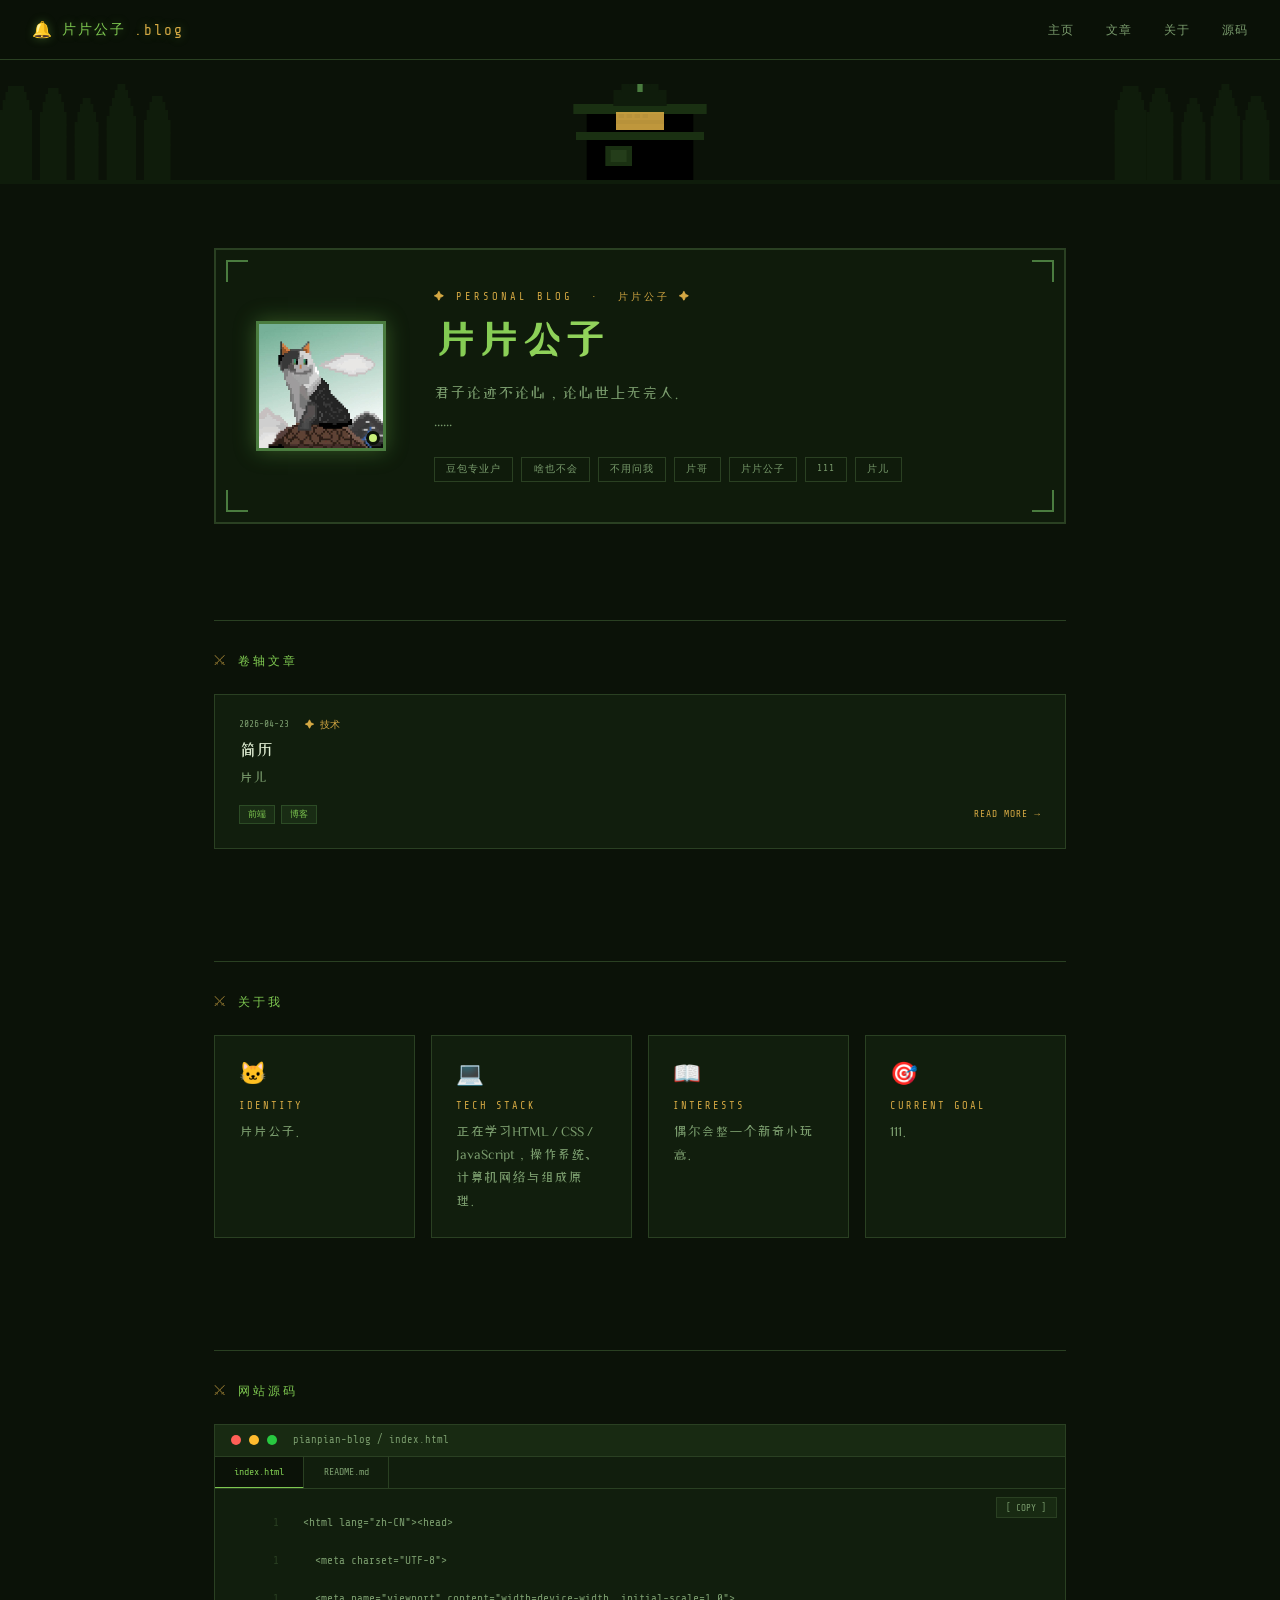
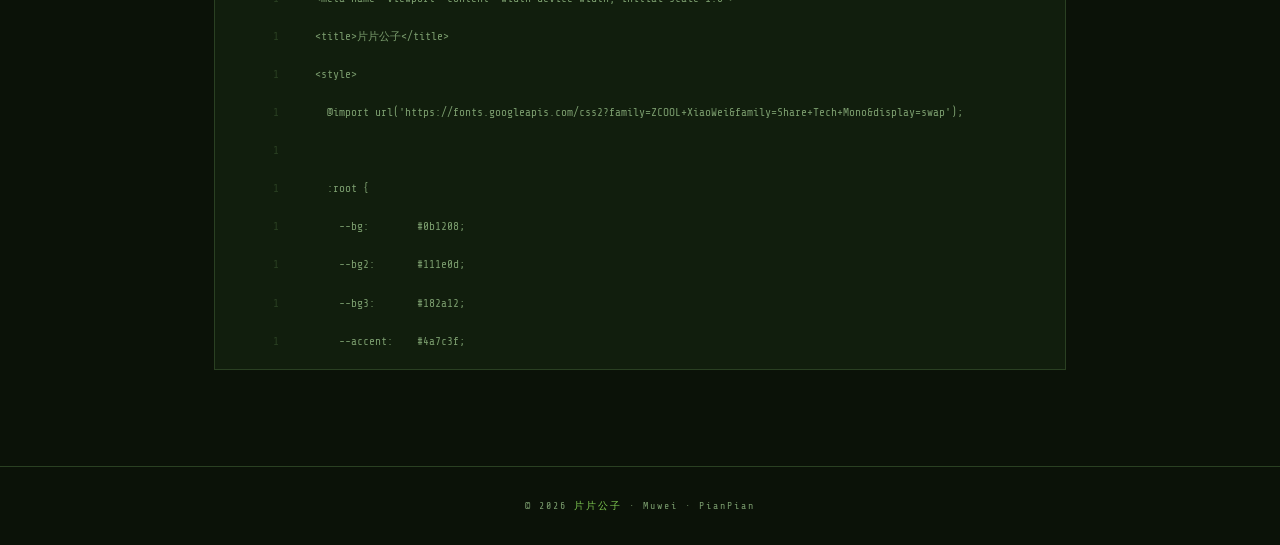
==== commit 2914b01f: "Update index.html" ====
--- a/index.html
+++ b/index.html
@@ -553,7 +553,7 @@
         <h1 class="hero-name">片片公子</h1>
         <p class="hero-bio">
           君子论迹不论心，论心世上无完人。<br>
-          看我博客的是gay！
+          ......
         </p>
         <div class="hero-tags">
           <span class="tag">豆包专业户</span>
@@ -561,7 +561,7 @@
           <span class="tag">不用问我</span>
           <span class="tag">片哥</span>
           <span class="tag">片片公子</span>
-          <span class="tag">夜猫子</span>
+          <span class="tag">111</span>
           <span class="tag">片儿</span>
         </div>
       </div>
@@ -602,7 +602,7 @@
       <div class="about-card">
         <div class="about-card-icon">🎯</div>
         <div class="about-card-title">CURRENT GOAL</div>
-        <div class="about-card-body">还看我的是gay。</div>
+        <div class="about-card-body">111。</div>
       </div>
     </div>
   </div>
@@ -647,7 +647,7 @@
 <!-- Footer -->
 <footer>
   <div class="container">
-    <p>© 2026 <span>片片公子</span> · 钟塔上的像素猫 · 用代码搭建的中世纪森林</p>
+    <p>© 2026 <span>片片公子</span> · Muwei · PianPian</p>
   </div>
 </footer>
 
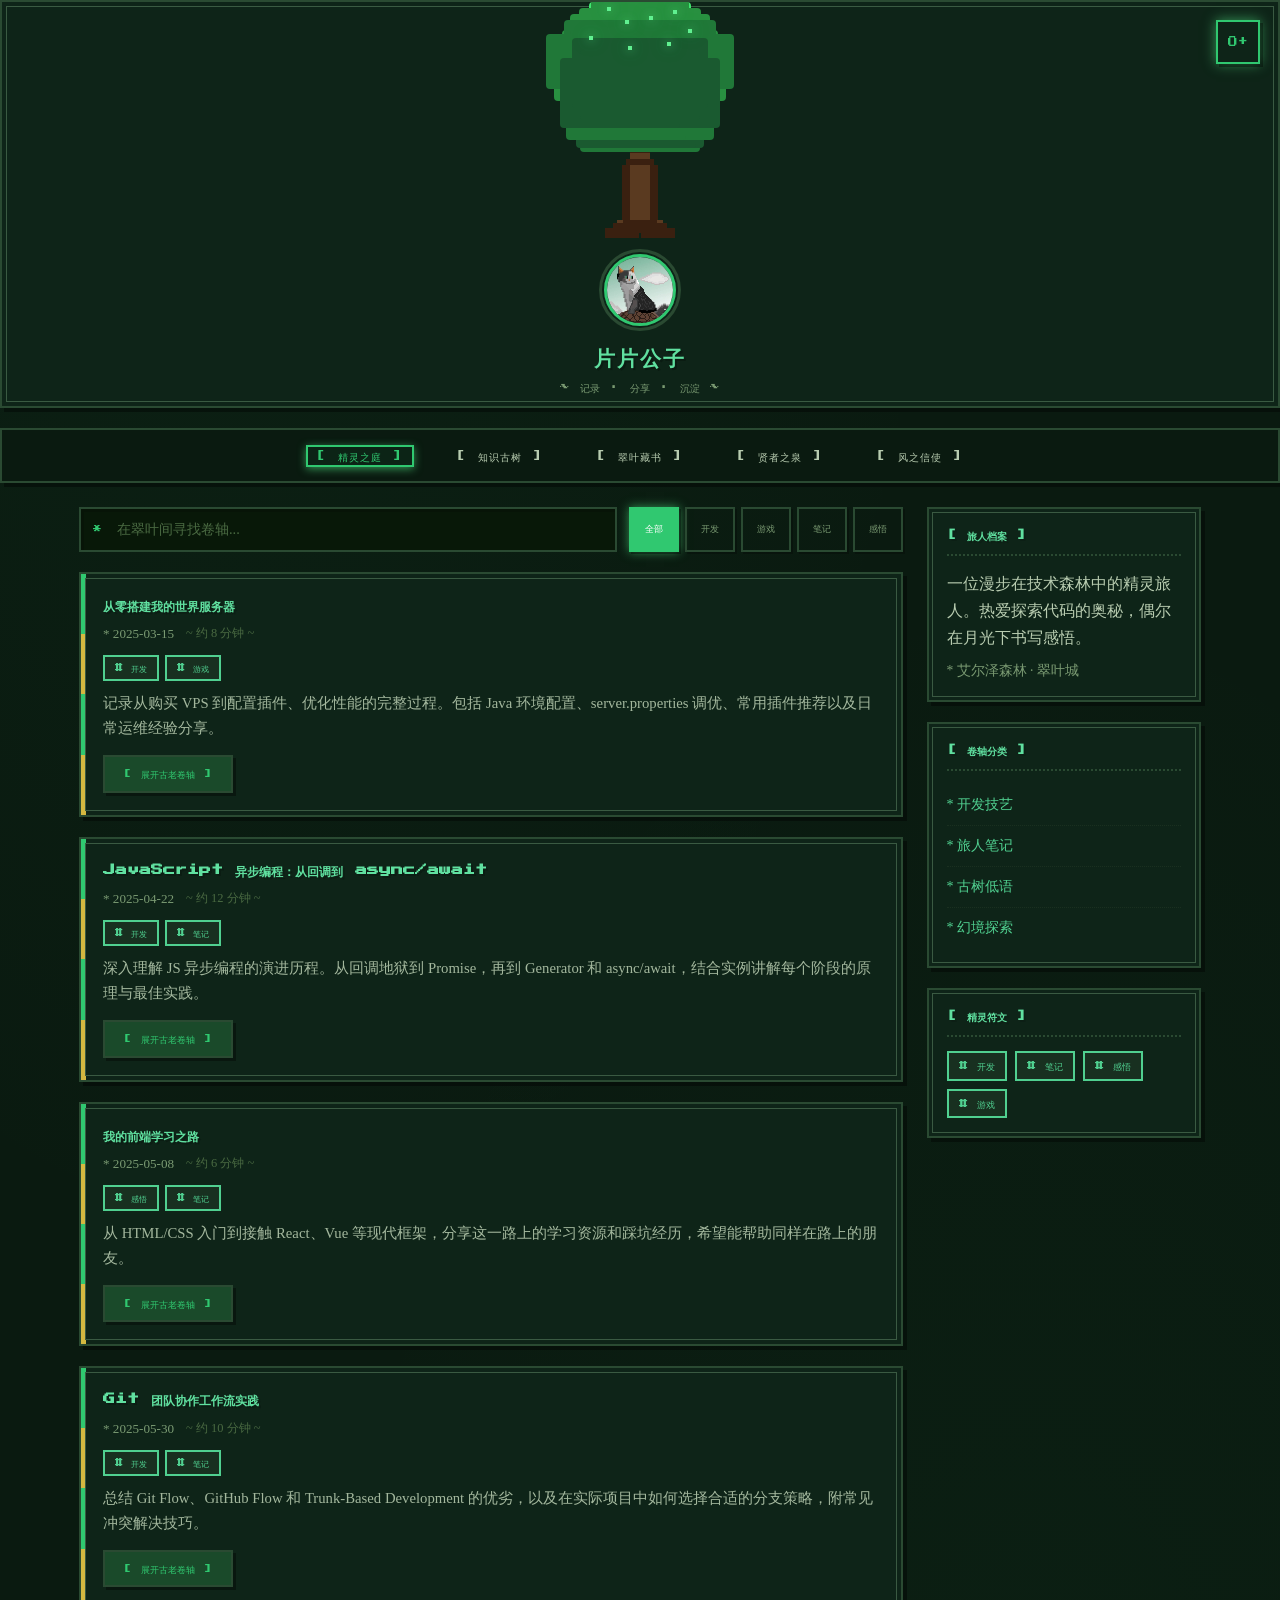
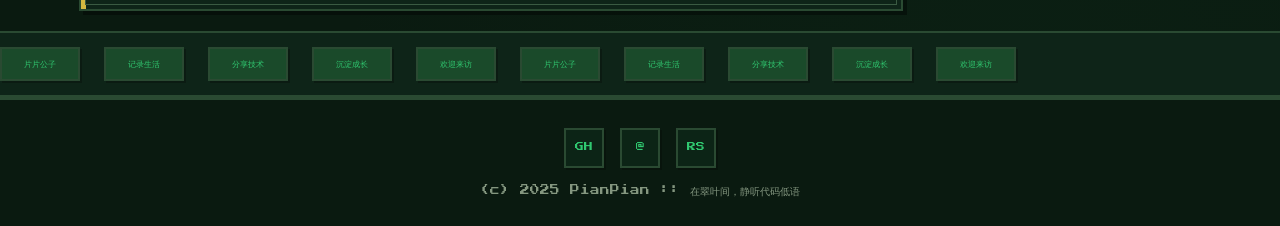
==== commit 35226fd7: "Add files via upload" ====
--- a/index.html
+++ b/index.html
@@ -1,1038 +1,158 @@
-<!DOCTYPE html>
-<html lang="zh-CN">
-<head>
-  <meta charset="UTF-8" />
-  <meta name="viewport" content="width=device-width, initial-scale=1.0" />
-  <title>片片公子</title>
-  <style>
-    @import url('https://fonts.googleapis.com/css2?family=ZCOOL+XiaoWei&family=Share+Tech+Mono&display=swap');
-
-    :root {
-      --bg:        #0b1208;
-      --bg2:       #111e0d;
-      --bg3:       #182a12;
-      --accent:    #4a7c3f;
-      --accent2:   #7ec850;
-      --accent3:   #c8f07a;
-      --gold:      #d4a843;
-      --stone:     #8fa88b;
-      --text:      #ddebd0;
-      --text-dim:  #7a9c6d;
-      --border:    #2a4022;
-      --glow:      rgba(126,200,80,.35);
-      --pixel:     'Share Tech Mono', monospace;
-      --serif:     'ZCOOL XiaoWei', serif;
-    }
-
-    * { margin: 0; padding: 0; box-sizing: border-box; }
-    html { scroll-behavior: smooth; }
-
-    body {
-      background: var(--bg);
-      color: var(--text);
-      font-family: var(--serif);
-      min-height: 100vh;
-      overflow-x: hidden;
-    }
-
-    /* ===== 像素背景画布 ===== */
-    #bgCanvas {
-      position: fixed;
-      inset: 0;
-      z-index: 0;
-      pointer-events: none;
-      image-rendering: pixelated;
-      image-rendering: crisp-edges;
-      width: 100%;
-      height: 100%;
-    }
-
-    /* ===== 导航 ===== */
-    nav {
-      position: sticky;
-      top: 0;
-      z-index: 100;
-      background: rgba(11,18,8,.92);
-      backdrop-filter: blur(10px);
-      border-bottom: 1px solid var(--border);
-      padding: 0 2rem;
-      height: 60px;
-      display: flex;
-      align-items: center;
-      justify-content: space-between;
-    }
-
-    .nav-logo {
-      font-family: var(--pixel);
-      font-size: .9rem;
-      color: var(--accent2);
-      letter-spacing: 2px;
-      text-shadow: 0 0 10px var(--glow);
-      display: flex;
-      align-items: center;
-      gap: .5rem;
-    }
-    .nav-logo .bell { font-size: 1rem; animation: bell-sway 3s ease-in-out infinite; display: inline-block; transform-origin: top center; }
-    @keyframes bell-sway {
-      0%,100% { transform: rotate(0deg); }
-      20%      { transform: rotate(8deg); }
-      40%      { transform: rotate(-6deg); }
-      60%      { transform: rotate(4deg); }
-      80%      { transform: rotate(-3deg); }
-    }
-    .nav-logo span { color: var(--gold); }
-
-    .nav-links { display: flex; gap: 2rem; list-style: none; }
-    .nav-links a {
-      font-family: var(--pixel);
-      font-size: .75rem;
-      color: var(--text-dim);
-      text-decoration: none;
-      letter-spacing: 1px;
-      transition: color .2s, text-shadow .2s;
-    }
-    .nav-links a:hover { color: var(--accent3); text-shadow: 0 0 8px var(--glow); }
-
-    /* ===== 主容器 ===== */
-    .container {
-      max-width: 900px;
-      margin: 0 auto;
-      padding: 0 1.5rem;
-      position: relative;
-      z-index: 1;
-    }
-
-    /* ===== 像素钟塔天际线 ===== */
-    .tower-banner {
-      width: 100%;
-      height: 100px;
-      overflow: hidden;
-      position: relative;
-      z-index: 1;
-      margin-top: 1.5rem;
-      image-rendering: pixelated;
-    }
-    .tower-banner svg {
-      width: 100%;
-      height: 100%;
-      image-rendering: pixelated;
-    }
-
-    /* ===== Hero ===== */
-    #hero { padding: 4rem 0 3rem; }
-
-    .hero-inner {
-      display: flex;
-      align-items: center;
-      gap: 3rem;
-      flex-wrap: wrap;
-      background: rgba(17,30,13,.82);
-      border: 2px solid var(--border);
-      padding: 2.5rem;
-      position: relative;
-      image-rendering: pixelated;
-    }
-
-    /* 像素角边框 */
-    .hero-inner::after {
-      content: '';
-      position: absolute;
-      inset: 8px;
-      border: 2px solid transparent;
-      background:
-        linear-gradient(var(--accent),var(--accent)) top left / 22px 2px no-repeat,
-        linear-gradient(var(--accent),var(--accent)) top left / 2px 22px no-repeat,
-        linear-gradient(var(--accent),var(--accent)) top right / 22px 2px no-repeat,
-        linear-gradient(var(--accent),var(--accent)) top right / 2px 22px no-repeat,
-        linear-gradient(var(--accent),var(--accent)) bottom left / 22px 2px no-repeat,
-        linear-gradient(var(--accent),var(--accent)) bottom left / 2px 22px no-repeat,
-        linear-gradient(var(--accent),var(--accent)) bottom right / 22px 2px no-repeat,
-        linear-gradient(var(--accent),var(--accent)) bottom right / 2px 22px no-repeat;
-      animation: frame-pulse 3s ease-in-out infinite alternate;
-      pointer-events: none;
-    }
-    @keyframes frame-pulse {
-      from { filter: drop-shadow(0 0 4px var(--accent)); opacity: .7; }
-      to   { filter: drop-shadow(0 0 12px var(--accent2)); opacity: 1; }
-    }
-
-    .avatar-wrap { position: relative; flex-shrink: 0; }
-    .avatar-frame {
-      width: 130px;
-      height: 130px;
-      image-rendering: pixelated;
-    }
-    .avatar-frame img {
-      width: 100%;
-      height: 100%;
-      object-fit: cover;
-      image-rendering: pixelated;
-      display: block;
-      border: 3px solid var(--accent);
-      box-shadow: 0 0 20px rgba(126,200,80,.35);
-    }
-    .status-dot {
-      position: absolute;
-      bottom: 6px; right: 6px;
-      width: 14px; height: 14px;
-      background: var(--accent3);
-      border: 3px solid var(--bg);
-      border-radius: 50%;
-      animation: pulse-dot 2s ease-in-out infinite;
-    }
-    @keyframes pulse-dot {
-      0%,100% { box-shadow: 0 0 0 0 rgba(200,240,122,.7); }
-      50%      { box-shadow: 0 0 0 6px rgba(200,240,122,0); }
-    }
-
-    .hero-info { flex: 1; min-width: 240px; position: relative; }
-
-    .hero-tag {
-      font-family: var(--pixel);
-      font-size: .65rem;
-      color: var(--gold);
-      letter-spacing: 3px;
-      margin-bottom: .8rem;
-    }
-
-    .hero-name {
-      font-size: 2.6rem;
-      font-weight: 700;
-      line-height: 1.1;
-      margin-bottom: 1rem;
-      background: linear-gradient(135deg, var(--accent2) 0%, var(--accent3) 100%);
-      -webkit-background-clip: text;
-      -webkit-text-fill-color: transparent;
-      background-clip: text;
-    }
-
-    .hero-bio {
-      color: var(--text-dim);
-      line-height: 1.85;
-      font-size: .95rem;
-      margin-bottom: 1.4rem;
-    }
-
-    .hero-tags { display: flex; flex-wrap: wrap; gap: .5rem; }
-    .tag {
-      font-family: var(--pixel);
-      font-size: .6rem;
-      padding: .3rem .7rem;
-      border: 1px solid var(--border);
-      color: var(--text-dim);
-      letter-spacing: 1px;
-      transition: all .2s;
-      image-rendering: pixelated;
-    }
-    .tag:hover { border-color: var(--accent2); color: var(--accent2); background: rgba(126,200,80,.08); }
-
-    /* ===== 分割线 ===== */
-    .divider {
-      border: none;
-      border-top: 1px solid var(--border);
-      margin: 2rem 0;
-      position: relative;
-    }
-    .divider::before {
-      content: attr(data-label);
-      position: absolute;
-      top: -10px; left: 0;
-      font-family: var(--pixel);
-      font-size: .65rem;
-      color: var(--gold);
-      background: var(--bg);
-      padding-right: 1rem;
-      letter-spacing: 3px;
-    }
-
-    /* ===== 文章卡片 ===== */
-    #posts { padding: 1rem 0 4rem; }
-
-    .section-title {
-      font-family: var(--pixel);
-      font-size: .75rem;
-      color: var(--accent2);
-      letter-spacing: 3px;
-      margin-bottom: 1.5rem;
-    }
-    .section-title::before { content: '⚔ '; color: var(--gold); }
-
-    .posts-grid { display: grid; gap: 1rem; }
-
-    .post-card {
-      background: var(--bg2);
-      border: 1px solid var(--border);
-      padding: 1.5rem;
-      cursor: pointer;
-      transition: border-color .2s, transform .2s, box-shadow .2s;
-      position: relative;
-      overflow: hidden;
-    }
-    .post-card::before {
-      content: '';
-      position: absolute;
-      left: 0; top: 0; bottom: 0;
-      width: 4px;
-      background: var(--accent2);
-      transform: scaleY(0);
-      transition: transform .2s;
-    }
-    .post-card:hover { border-color: var(--accent2); transform: translateX(4px); box-shadow: -4px 0 20px rgba(126,200,80,.12); }
-    .post-card:hover::before { transform: scaleY(1); }
-
-    .post-meta { font-family: var(--pixel); font-size: .6rem; color: var(--text-dim); margin-bottom: .6rem; display: flex; gap: 1rem; }
-    .post-category { color: var(--gold); }
-    .post-title { font-size: 1.05rem; color: var(--text); margin-bottom: .5rem; transition: color .2s; }
-    .post-card:hover .post-title { color: var(--accent2); }
-    .post-excerpt { font-size: .85rem; color: var(--text-dim); line-height: 1.7; }
-    .post-footer { margin-top: 1rem; display: flex; justify-content: space-between; align-items: center; }
-    .post-tags { display: flex; gap: .4rem; flex-wrap: wrap; }
-    .post-tag { font-family: var(--pixel); font-size: .55rem; padding: .15rem .5rem; background: rgba(74,124,63,.15); border: 1px solid rgba(74,124,63,.4); color: var(--accent2); }
-    .read-more { font-family: var(--pixel); font-size: .6rem; color: var(--gold); text-decoration: none; letter-spacing: 1px; transition: text-shadow .2s; }
-    .read-more:hover { text-shadow: 0 0 8px var(--gold); }
-
-    /* ===== 弹层 ===== */
-    .modal-overlay {
-      position: fixed; inset: 0;
-      background: rgba(0,0,0,.85);
-      backdrop-filter: blur(8px);
-      z-index: 200;
-      opacity: 0; pointer-events: none;
-      transition: opacity .3s;
-      display: flex; align-items: flex-start; justify-content: center;
-      padding: 3rem 1.5rem;
-      overflow-y: auto;
-    }
-    .modal-overlay.open { opacity: 1; pointer-events: all; }
-    .modal {
-      background: var(--bg2);
-      border: 1px solid var(--border);
-      max-width: 700px; width: 100%;
-      padding: 2.5rem;
-      position: relative;
-      transform: translateY(20px);
-      transition: transform .3s;
-      image-rendering: pixelated;
-    }
-    .modal-overlay.open .modal { transform: translateY(0); }
-    .modal-close {
-      position: absolute; top: 1rem; right: 1rem;
-      font-family: var(--pixel); font-size: .75rem;
-      color: var(--text-dim); cursor: pointer;
-      background: none; border: 1px solid var(--border);
-      padding: .3rem .7rem; transition: all .2s;
-    }
-    .modal-close:hover { border-color: var(--accent2); color: var(--accent2); }
-    .modal-meta { font-family: var(--pixel); font-size: .6rem; color: var(--text-dim); margin-bottom: 1rem; }
-    .modal h1 { font-size: 1.5rem; margin-bottom: 1.5rem; background: linear-gradient(135deg, var(--accent2), var(--accent3)); -webkit-background-clip: text; -webkit-text-fill-color: transparent; background-clip: text; }
-    .modal-body { color: var(--text-dim); line-height: 1.9; font-size: .95rem; }
-    .modal-body h2 { font-size: 1.05rem; color: var(--text); margin: 1.5rem 0 .7rem; }
-    .modal-body p { margin-bottom: 1rem; }
-    .modal-body code { font-family: var(--pixel); font-size: .78rem; background: var(--bg3); border: 1px solid var(--border); padding: .1rem .4rem; color: var(--accent3); }
-    .modal-body pre { background: var(--bg3); border: 1px solid var(--border); border-left: 3px solid var(--accent); padding: 1rem; overflow-x: auto; margin: 1rem 0; }
-    .modal-body pre code { background: none; border: none; padding: 0; }
-
-    /* ===== 关于 ===== */
-    #about { padding: 1rem 0 4rem; }
-
-    .about-grid { display: grid; grid-template-columns: repeat(auto-fit, minmax(200px, 1fr)); gap: 1rem; margin-top: 1.5rem; }
-    .about-card {
-      background: var(--bg2);
-      border: 1px solid var(--border);
-      padding: 1.5rem;
-      transition: border-color .2s, box-shadow .2s;
-      position: relative;
-      overflow: hidden;
-    }
-    .about-card::before {
-      content: '';
-      position: absolute;
-      bottom: 0; left: 0; right: 0;
-      height: 2px;
-      background: linear-gradient(90deg, transparent, var(--accent2), transparent);
-      transform: scaleX(0);
-      transition: transform .3s;
-    }
-    .about-card:hover { border-color: var(--accent); box-shadow: 0 4px 20px rgba(74,124,63,.12); }
-    .about-card:hover::before { transform: scaleX(1); }
-    .about-card-icon { font-size: 1.4rem; margin-bottom: .8rem; }
-    .about-card-title { font-family: var(--pixel); font-size: .65rem; color: var(--gold); letter-spacing: 2px; margin-bottom: .5rem; }
-    .about-card-body { font-size: .85rem; color: var(--text-dim); line-height: 1.7; }
-
-    /* ===== 源码 ===== */
-    #source { padding: 1rem 0 6rem; }
-
-    .source-window { background: var(--bg2); border: 1px solid var(--border); overflow: hidden; }
-    .source-titlebar { background: var(--bg3); border-bottom: 1px solid var(--border); padding: .6rem 1rem; display: flex; align-items: center; gap: .5rem; }
-    .dot { width: 10px; height: 10px; border-radius: 50%; }
-    .dot-r { background: #ff5f57; }
-    .dot-y { background: #febc2e; }
-    .dot-g { background: #28c840; }
-    .source-filename { font-family: var(--pixel); font-size: .65rem; color: var(--text-dim); margin-left: .5rem; }
-
-    .source-tabs { display: flex; border-bottom: 1px solid var(--border); overflow-x: auto; }
-    .source-tab { font-family: var(--pixel); font-size: .62rem; padding: .6rem 1.2rem; color: var(--text-dim); cursor: pointer; border-right: 1px solid var(--border); white-space: nowrap; transition: background .2s, color .2s; }
-    .source-tab.active { background: var(--bg); color: var(--accent2); border-bottom: 2px solid var(--accent2); margin-bottom: -1px; }
-    .source-tab:hover:not(.active) { background: var(--bg3); color: var(--text); }
-
-    .source-code { display: none; }
-    .source-code.active { display: block; }
-
-    .source-body-wrap { position: relative; }
-    .source-body { padding: 1.5rem; overflow-x: auto; max-height: 480px; overflow-y: auto; }
-    .source-body::-webkit-scrollbar { width: 6px; height: 6px; }
-    .source-body::-webkit-scrollbar-track { background: var(--bg2); }
-    .source-body::-webkit-scrollbar-thumb { background: var(--border); }
-
-    pre.code { font-family: var(--pixel); font-size: .7rem; line-height: 1.7; color: var(--text-dim); white-space: pre; }
-    pre.code .line { display: table-row; }
-    pre.code .line::before { content: counter(line); counter-increment: line; display: table-cell; color: #2a4022; padding-right: 1.5rem; text-align: right; user-select: none; min-width: 2.5rem; }
-
-    .c-tag  { color: #60a5fa; }
-    .c-attr { color: #fbbf24; }
-    .c-val  { color: #4ade80; }
-    .c-com  { color: #475569; font-style: italic; }
-
-    .copy-btn { position: absolute; top: .5rem; right: .5rem; font-family: var(--pixel); font-size: .58rem; padding: .3rem .6rem; background: var(--bg3); border: 1px solid var(--border); color: var(--text-dim); cursor: pointer; transition: all .2s; }
-    .copy-btn:hover { border-color: var(--accent2); color: var(--accent2); }
-
-    /* ===== Footer ===== */
-    footer { border-top: 1px solid var(--border); padding: 2rem 0; text-align: center; font-family: var(--pixel); font-size: .62rem; color: var(--text-dim); letter-spacing: 2px; position: relative; z-index: 1; }
-    footer span { color: var(--accent2); }
-
-    /* ===== 响应式 ===== */
-    @media (max-width: 600px) {
-      .hero-inner { flex-direction: column; align-items: flex-start; gap: 1.5rem; }
-      .hero-name { font-size: 2rem; }
-      .nav-links { gap: 1rem; }
-    }
-  </style>
-</head>
-<body>
-
-<!-- 像素背景画布 -->
-<canvas id="bgCanvas"></canvas>
-
-<!-- 导航 -->
-<nav>
-  <div class="nav-logo">
-    <span class="bell">🔔</span>片片公子<span>.blog</span>
-  </div>
-  <ul class="nav-links">
-    <li><a href="#hero">主页</a></li>
-    <li><a href="#posts">文章</a></li>
-    <li><a href="#about">关于</a></li>
-    <li><a href="#source">源码</a></li>
-  </ul>
-</nav>
-
-<!-- 像素钟塔天际线 -->
-<div class="tower-banner">
-  <svg viewBox="0 0 960 100" preserveAspectRatio="none" xmlns="http://www.w3.org/2000/svg">
-    <!-- 用 rect 模拟粗像素方块树木 -->
-    <!-- 左侧森林 -->
-    <g fill="#0f1c0b">
-      <!-- 树1：底层大 -->
-      <rect x="0"   y="58" width="24" height="42"/>
-      <!-- 树冠 (像素方块叠) -->
-      <rect x="0"   y="48" width="24" height="12"/>
-      <rect x="0"   y="36" width="24" height="14"/>
-      <rect x="0"   y="26" width="24" height="12"/>
-      <rect x="2"   y="16" width="20" height="12"/>
-      <rect x="4"   y="8"  width="16" height="10"/>
-      <rect x="6"   y="2"  width="12" height="8"/>
-      <!-- 树2 -->
-      <rect x="30"  y="52" width="20" height="48"/>
-      <rect x="30"  y="40" width="20" height="14"/>
-      <rect x="30"  y="28" width="20" height="14"/>
-      <rect x="32"  y="18" width="16" height="12"/>
-      <rect x="34"  y="10" width="12" height="10"/>
-      <rect x="36"  y="4"  width="8"  height="8"/>
-      <!-- 树3 -->
-      <rect x="56"  y="62" width="18" height="38"/>
-      <rect x="56"  y="50" width="18" height="14"/>
-      <rect x="56"  y="38" width="18" height="14"/>
-      <rect x="58"  y="28" width="14" height="12"/>
-      <rect x="60"  y="20" width="10" height="10"/>
-      <rect x="62"  y="14" width="6"  height="8"/>
-      <!-- 树4 -->
-      <rect x="80"  y="55" width="22" height="45"/>
-      <rect x="80"  y="44" width="22" height="13"/>
-      <rect x="80"  y="32" width="22" height="14"/>
-      <rect x="82"  y="22" width="18" height="12"/>
-      <rect x="84"  y="14" width="14" height="10"/>
-      <rect x="86"  y="6"  width="10" height="10"/>
-      <rect x="88"  y="0"  width="6"  height="8"/>
-      <!-- 树5 -->
-      <rect x="108" y="60" width="20" height="40"/>
-      <rect x="108" y="48" width="20" height="14"/>
-      <rect x="108" y="36" width="20" height="14"/>
-      <rect x="110" y="26" width="16" height="12"/>
-      <rect x="112" y="18" width="12" height="10"/>
-      <rect x="114" y="12" width="8"  height="8"/>
-    </g>
-    <!-- 右侧森林 -->
-    <g fill="#0f1c0b">
-      <rect x="836" y="58" width="24" height="42"/>
-      <rect x="836" y="48" width="24" height="12"/>
-      <rect x="836" y="36" width="24" height="14"/>
-      <rect x="836" y="26" width="24" height="12"/>
-      <rect x="838" y="16" width="20" height="12"/>
-      <rect x="840" y="8"  width="16" height="10"/>
-      <rect x="842" y="2"  width="12" height="8"/>
-      <rect x="860" y="52" width="20" height="48"/>
-      <rect x="860" y="40" width="20" height="14"/>
-      <rect x="860" y="28" width="20" height="14"/>
-      <rect x="862" y="18" width="16" height="12"/>
-      <rect x="864" y="10" width="12" height="10"/>
-      <rect x="866" y="4"  width="8"  height="8"/>
-      <rect x="886" y="62" width="18" height="38"/>
-      <rect x="886" y="50" width="18" height="14"/>
-      <rect x="886" y="38" width="18" height="14"/>
-      <rect x="888" y="28" width="14" height="12"/>
-      <rect x="890" y="20" width="10" height="10"/>
-      <rect x="892" y="14" width="6"  height="8"/>
-      <rect x="908" y="55" width="22" height="45"/>
-      <rect x="908" y="44" width="22" height="13"/>
-      <rect x="908" y="32" width="22" height="14"/>
-      <rect x="910" y="22" width="18" height="12"/>
-      <rect x="912" y="14" width="14" height="10"/>
-      <rect x="914" y="6"  width="10" height="10"/>
-      <rect x="916" y="0"  width="6"  height="8"/>
-      <rect x="932" y="60" width="20" height="40"/>
-      <rect x="932" y="48" width="20" height="14"/>
-      <rect x="932" y="36" width="20" height="14"/>
-      <rect x="934" y="26" width="16" height="12"/>
-      <rect x="936" y="18" width="12" height="10"/>
-      <rect x="938" y="12" width="8"  height="8"/>
-    </g>
-    <!-- 中央大钟塔 -->
-    <g>
-      <!-- 塔身 -->
-      <rect x="440" y="20" width="80" height="80"/>
-      <!-- 塔身腰线 -->
-      <rect x="432" y="48" width="96" height="8" fill="#1a3012"/>
-      <!-- 钟楼平台 -->
-      <rect x="430" y="20" width="100" height="10" fill="#1a3012"/>
-      <!-- 塔身窗 -->
-      <rect x="454" y="62" width="20" height="20" fill="#1a3012"/>
-      <rect x="458" y="66" width="12" height="12" fill="#243d1a"/>
-      <!-- 钟 -->
-      <rect x="462" y="28" width="36" height="18" fill="#d4a843" opacity=".9"/>
-      <rect x="464" y="30" width="4"  height="4"  fill="#b8923a"/>
-      <rect x="470" y="30" width="4"  height="4"  fill="#b8923a"/>
-      <rect x="476" y="30" width="4"  height="4"  fill="#b8923a"/>
-      <rect x="482" y="30" width="4"  height="4"  fill="#b8923a"/>
-      <rect x="462" y="36" width="36" height="4"  fill="#b8923a"/>
-      <!-- 钟塔尖顶 -->
-      <rect x="460" y="6"  width="40" height="16" fill="#0f1c0b"/>
-      <rect x="466" y="0"  width="28" height="8"  fill="#0f1c0b"/>
-      <rect x="472" y="-6" width="16" height="8"  fill="#0f1c0b"/>
-      <!-- 钟塔旗帜 -->
-      <rect x="478" y="-20" width="4"  height="28" fill="#4a7c3f"/>
-      <rect x="482" y="-20" width="18" height="10" fill="#7ec850"/>
-      <rect x="490" y="-20" width="4"  height="10" fill="#5a9c40"/>
-    </g>
-    <!-- 地面 -->
-    <rect x="0" y="96" width="960" height="4" fill="#0f1c0b"/>
-  </svg>
-</div>
-
-<!-- Hero -->
-<section id="hero">
-  <div class="container">
-    <div class="hero-inner">
-      <div class="avatar-wrap">
-        <div class="avatar-frame">
-          <img src="avatar.jpg" alt="片片公子头像" />
-        </div>
-        <div class="status-dot" title="在线"></div>
-      </div>
-      <div class="hero-info">
-        <div class="hero-tag">✦ PERSONAL BLOG &nbsp;·&nbsp; 片片公子 ✦</div>
-        <h1 class="hero-name">片片公子</h1>
-        <p class="hero-bio">
-          君子论迹不论心，论心世上无完人。<br>
-          ......
-        </p>
-        <div class="hero-tags">
-          <span class="tag">豆包专业户</span>
-          <span class="tag">啥也不会</span>
-          <span class="tag">不用问我</span>
-          <span class="tag">片哥</span>
-          <span class="tag">片片公子</span>
-          <span class="tag">111</span>
-          <span class="tag">片儿</span>
-        </div>
-      </div>
-    </div>
-  </div>
-</section>
-
-<!-- 文章列表 -->
-<section id="posts">
-  <div class="container">
-    <hr class="divider" data-label="SCROLLS" />
-    <p class="section-title">卷轴文章</p>
-    <div class="posts-grid" id="postsGrid"></div>
-  </div>
-</section>
-
-<!-- 关于 -->
-<section id="about">
-  <div class="container">
-    <hr class="divider" data-label="LORE" />
-    <p class="section-title">关于我</p>
-    <div class="about-grid">
-      <div class="about-card">
-        <div class="about-card-icon">🐱</div>
-        <div class="about-card-title">IDENTITY</div>
-        <div class="about-card-body">片片公子。</div>
-      </div>
-      <div class="about-card">
-        <div class="about-card-icon">💻</div>
-        <div class="about-card-title">TECH STACK</div>
-        <div class="about-card-body">正在学习HTML / CSS / JavaScript，操作系统、计算机网络与组成原理。</div>
-      </div>
-      <div class="about-card">
-        <div class="about-card-icon">📖</div>
-        <div class="about-card-title">INTERESTS</div>
-        <div class="about-card-body">偶尔会整一个新奇小玩意。</div>
-      </div>
-      <div class="about-card">
-        <div class="about-card-icon">🎯</div>
-        <div class="about-card-title">CURRENT GOAL</div>
-        <div class="about-card-body">111。</div>
-      </div>
-    </div>
-  </div>
-</section>
-
-<!-- 源码展示 -->
-<section id="source">
-  <div class="container">
-    <hr class="divider" data-label="GRIMOIRE" />
-    <p class="section-title">网站源码</p>
-    <div class="source-window">
-      <div class="source-titlebar">
-        <span class="dot dot-r"></span>
-        <span class="dot dot-y"></span>
-        <span class="dot dot-g"></span>
-        <span class="source-filename">pianpian-blog / index.html</span>
-      </div>
-      <div class="source-tabs">
-        <div class="source-tab active" data-tab="html">index.html</div>
-        <div class="source-tab" data-tab="readme">README.md</div>
-      </div>
-      <div class="source-code active" id="tab-html">
-        <div class="source-body-wrap">
-          <button class="copy-btn" onclick="copyCode('html')">[ COPY ]</button>
-          <div class="source-body">
-            <pre class="code" id="code-html"></pre>
-          </div>
-        </div>
-      </div>
-      <div class="source-code" id="tab-readme">
-        <div class="source-body-wrap">
-          <button class="copy-btn" onclick="copyCode('readme')">[ COPY ]</button>
-          <div class="source-body">
-            <pre class="code" id="code-readme"></pre>
-          </div>
-        </div>
-      </div>
-    </div>
-  </div>
-</section>
-
-<!-- Footer -->
-<footer>
-  <div class="container">
-    <p>© 2026 <span>片片公子</span> · Muwei · PianPian</p>
-  </div>
-</footer>
-
-<!-- 文章弹层 -->
-<div class="modal-overlay" id="modalOverlay" onclick="closeModal(event)">
-  <div class="modal" id="modal">
-    <button class="modal-close" onclick="closeModalBtn()">[ × CLOSE ]</button>
-    <div class="modal-meta" id="modalMeta"></div>
-    <h1 id="modalTitle"></h1>
-    <div class="modal-body" id="modalBody"></div>
-  </div>
-</div>
-
-<script>
-/* ========================================================
-   像素方块绘制引擎
-   - 所有元素用方块像素（BLOCK = 6px）拼成
-   - 背景：深夜森林 + 缓慢漂移的像素云 + 月亮
-   - 地面：像素草地 + 粗树干树冠
-   - 萤火虫：比 BLOCK 稍大的发光方块 + 拖尾残影
-   - 前景草：底部飘动的像素草丛
-   ======================================================== */
-(function () {
-  const canvas = document.getElementById('bgCanvas');
-  const ctx    = canvas.getContext('2d');
-  const BLOCK  = 6;   // 像素方块大小
-  let W, H;
-  let tick = 0;       // 全局帧计数器
-  let time = 0;       // 持续时间（秒）
-
-  // ── 萤火虫 ──────────────────────────────────
-  class Firefly {
-    constructor() { this.reset(); }
-    reset() {
-      this.x  = Math.random() * W;
-      this.y  = H * .18 + Math.random() * H * .65;
-      this.vx = (Math.random() - .5) * .8;
-      this.vy = (Math.random() - .5) * .4;
-      this.a  = Math.random();
-      this.sa = (Math.random() * .015 + .005) * (Math.random() < .5 ? 1 : -1);
-      this.hue = 85 + Math.random() * 55; // 80-135 黄绿
-      this.trail = [];
-    }
-    update() {
-      this.trail.unshift({ x: this.x, y: this.y, a: this.a });
-      if (this.trail.length > 8) this.trail.pop();
-      this.a += this.sa;
-      if (this.a > 1 || this.a < 0) this.sa = -this.sa;
-      this.x += this.vx + Math.sin(time * .6 + this.x * .005) * .3;
-      this.y += this.vy + Math.cos(time * .4 + this.y * .004) * .2;
-      if (this.x < -10) this.x = W + 10;
-      if (this.x > W + 10) this.x = -10;
-      if (this.y < H * .1) this.y = H * .1;
-      if (this.y > H * .9) this.y = H * .9;
-    }
-    draw() {
-      // 残影
-      this.trail.forEach((p, i) => {
-        const alpha = (1 - i / this.trail.length) * p.a * .35;
-        const size  = BLOCK * .8 * (1 - i / this.trail.length * .5);
-        ctx.fillStyle = `hsla(${this.hue},95%,70%,${alpha})`;
-        ctx.fillRect(Math.round(p.x / BLOCK) * BLOCK, Math.round(p.y / BLOCK) * BLOCK, size, size);
-      });
-      // 本体
-      const alpha = Math.max(0, this.a);
-      ctx.fillStyle = `hsla(${this.hue},100%,88%,${alpha})`;
-      ctx.fillRect(Math.round(this.x / BLOCK) * BLOCK, Math.round(this.y / BLOCK) * BLOCK, BLOCK, BLOCK);
-      // 光晕
-      const grd = ctx.createRadialGradient(this.x, this.y, 0, this.x, this.y, BLOCK * 4);
-      grd.addColorStop(0,   `hsla(${this.hue},100%,80%,${alpha * .6})`);
-      grd.addColorStop(.5,  `hsla(${this.hue},90%,60%,${alpha * .25})`);
-      grd.addColorStop(1,   `hsla(${this.hue},80%,40%,0)`);
-      ctx.fillStyle = grd;
-      ctx.fillRect(Math.round(this.x / BLOCK) * BLOCK - BLOCK * 3, Math.round(this.y / BLOCK) * BLOCK - BLOCK * 3, BLOCK * 7, BLOCK * 7);
-    }
-  }
-
-  // ── 像素云 ──────────────────────────────────
-  class PixelCloud {
-    constructor(x, y, speed) {
-      this.x = x; this.y = y; this.speed = speed;
-      this.pixels = [];
-      const cols = 3 + Math.floor(Math.random() * 4);
-      for (let c = 0; c < cols; c++) {
-        const w = 1 + Math.floor(Math.random() * 3);
-        const h = 1 + Math.floor(Math.random() * 2);
-        for (let dx = 0; dx < w; dx++)
-          for (let dy = 0; dy < h; dy++)
-            this.pixels.push({ dx: c + dx - Math.floor(cols / 2), dy: dy - Math.floor(h / 2), a: .5 + Math.random() * .5 });
-      }
-    }
-    update() { this.x += this.speed; if (this.x > W + BLOCK * 10) this.x = -BLOCK * 10; }
-    draw() {
-      this.pixels.forEach(p => {
-        const alpha = p.a * .4;
-        const px = Math.round((this.x + p.dx * BLOCK) / BLOCK) * BLOCK;
-        const py = Math.round((this.y + p.dy * BLOCK) / BLOCK) * BLOCK;
-        ctx.fillStyle = `rgba(140,200,110,${alpha})`;
-        ctx.fillRect(px, py, BLOCK, BLOCK);
-      });
-    }
-  }
-
-  // ── 像素树木（分左右两块画）───────────────
-  // 画一棵树：从树干底部 (bx, by) 开始，向上画 BLOCK 方块
-  function drawPixelTree(bx, by, treeH) {
-    // 树干
-    const trunkW = BLOCK * 2;
-    const trunkH = BLOCK * 3;
-    ctx.fillStyle = '#1a0d04';
-    for (let dy = 0; dy < trunkH; dy += BLOCK)
-      ctx.fillRect(bx, by - dy, trunkW, BLOCK);
-
-    // 树冠：三层叠起来的像素块
-    const layers = [
-      { w: BLOCK * 5, h: BLOCK * 4, top: BLOCK * 4  },
-      { w: BLOCK * 7, h: BLOCK * 5, top: BLOCK * 8  },
-      { w: BLOCK * 9, h: BLOCK * 6, top: BLOCK * 13 },
-    ];
-    const dark = ['#0d1a0b', '#142412', '#1a3012'];
-    layers.forEach((l, i) => {
-      const cols = l.w / BLOCK;
-      const rows = l.h / BLOCK;
-      for (let c = 0; c < cols; c++) {
-        for (let r = 0; r < rows; r++) {
-          // 边缘留白一圈，内部填充
-          if (c === 0 || c === cols - 1 || r === rows - 1) {
-            ctx.fillStyle = dark[i];
-            ctx.fillRect(bx + (c - cols / 2) * BLOCK + BLOCK, by - l.top - r * BLOCK, BLOCK, BLOCK);
-          }
-        }
-      }
-    });
-  }
-
-  // ── 像素草丛（飘动）─────────────────────
-  function drawPixelGrass(baseY) {
-    const grassH = BLOCK * 3;
-    ctx.fillStyle = '#0d1a0b';
-    for (let gx = 0; gx < W; gx += BLOCK * 2) {
-      const offset = Math.sin(time * 1.2 + gx * .03) * BLOCK * .8;
-      const grassBot = baseY - offset;
-      ctx.fillRect(gx, grassBot - grassH, BLOCK, grassH);
-    }
-    // 高亮叶尖
-    ctx.fillStyle = '#1a3012';
-    for (let gx = BLOCK; gx < W; gx += BLOCK * 3) {
-      const offset = Math.sin(time * 1.2 + gx * .03) * BLOCK;
-      ctx.fillRect(gx, grassBot - grassH - offset - BLOCK, BLOCK, BLOCK);
-    }
-  }
-
-  // ── 月亮 ──────────────────────────────────
-  function drawMoon() {
-    const mx = W * .78, my = H * .1;
-    const moonBlock = Math.round(20 / BLOCK) * BLOCK; // ~120px 直径
-
-    // 外发光
-    const grd = ctx.createRadialGradient(mx, my, moonBlock / 2, mx, my, moonBlock * 2);
-    grd.addColorStop(0,   'rgba(200,240,150,.22)');
-    grd.addColorStop(.5,  'rgba(140,200,100,.08)');
-    grd.addColorStop(1,   'transparent');
-    ctx.fillStyle = grd;
-    ctx.beginPath();
-    ctx.arc(mx, my, moonBlock * 2, 0, Math.PI * 2);
-    ctx.fill();
-
-    // 月亮本体（像素方块拼）
-    const r = moonBlock / 2;
-    for (let dx = -r; dx < r; dx += BLOCK) {
-      for (let dy = -r; dy < r; dy += BLOCK) {
-        if (dx * dx + dy * dy < r * r) {
-          // 边缘像素稍暗
-          const dist = Math.sqrt(dx * dx + dy * dy);
-          const alpha = dist > r * .7 ? .7 : 1;
-          ctx.fillStyle = `rgba(200,238,160,${alpha})`;
-          ctx.fillRect(Math.round((mx + dx) / BLOCK) * BLOCK, Math.round((my + dy) / BLOCK) * BLOCK, BLOCK, BLOCK);
-        }
-      }
-    }
-  }
-
-  // ── 主循环 ──────────────────────────────
-  let fireflies = [];
-  let clouds    = [];
-
-  function init() {
-    W = canvas.width  = window.innerWidth;
-    H = canvas.height = window.innerHeight;
-
-    fireflies = Array.from({ length: 45 }, () => new Firefly());
-    clouds    = Array.from({ length: 6  }, (_, i) => {
-      const speeds = [.12, .2, .18, .15, .22, .1];
-      return new PixelCloud(Math.random() * W, H * (.05 + Math.random() * .12), speeds[i]);
-    });
-  }
-
-  let lastTS = 0;
-  function loop(ts) {
-    const dt = Math.min((ts - lastTS) / 1000, .05);
-    lastTS = ts;
-    time += dt;
-    tick++;
-
-    // ── 清空 + 天空渐变 ──
-    const sky = ctx.createLinearGradient(0, 0, 0, H);
-    sky.addColorStop(0,    '#040b03');
-    sky.addColorStop(0.4,  '#060f05');
-    sky.addColorStop(0.72, '#091508');
-    sky.addColorStop(1,    '#0c1e0a');
-    ctx.fillStyle = sky;
-    ctx.fillRect(0, 0, W, H);
-
-    // ── 像素云漂移 ──
-    clouds.forEach(c => { c.update(); c.draw(); });
-
-    // ── 月亮 ──
-    drawMoon();
-
-    // ── 远景树木（像素块拼）───
-    const groundY = H * .9;
-    const treeData = [
-      { bx: 30,  h: 120 }, { bx: 90,  h: 160 }, { bx: 160, h: 130 },
-      { bx: 230, h: 180 }, { bx: 310, h: 140 }, { bx: 390, h: 200 },
-      { bx: 680, h: 200 }, { bx: 760, h: 140 }, { bx: 840, h: 180 },
-      { bx: 910, h: 130 }, { bx: 970, h: 160 }, { bx: 1040,h: 120 },
-    ];
-    // 只画远景小树
-    ctx.save();
-    ctx.globalAlpha = .35;
-    treeData.forEach(t => {
-      const scale = .55;
-      const scaledH = t.h * scale;
-      drawPixelTree(t.bx, groundY, scaledH);
-    });
-    ctx.restore();
-
-    // ── 近景大树木（每帧更新飘动偏移）───
-    const nearTrees = [
-      { bx: 60,  h: 260 },
-      { bx: 250, h: 300 },
-      { bx: 580, h: 320 },
-      { bx: 820, h: 280 },
-      { bx: 1050,h: 260 },
-    ];
-    nearTrees.forEach(t => {
-      const sway = Math.sin(time * .5 + t.bx * .01) * BLOCK;
-      ctx.save();
-      ctx.translate(sway, 0);
-      drawPixelTree(t.bx, groundY, t.h);
-      ctx.restore();
-    });
-
-    // ── 地面 ──
-    const groundGrad = ctx.createLinearGradient(0, groundY - BLOCK * 5, 0, H);
-    groundGrad.addColorStop(0, '#0d2010');
-    groundGrad.addColorStop(.4, '#091508');
-    groundGrad.addColorStop(1, '#040b03');
-    ctx.fillStyle = groundGrad;
-    ctx.fillRect(0, groundY - BLOCK * 3, W, H - groundY + BLOCK * 3);
-
-    // ── 像素草丛（飘动）───
-    drawPixelGrass(groundY);
-
-    // ── 萤火虫 ──
-    if (tick % 2 === 0) // 每2帧更新一次萤火虫（省性能）
-      fireflies.forEach(f => f.update());
-    fireflies.forEach(f => f.draw());
-
-    requestAnimationFrame(loop);
-  }
-
-  window.addEventListener('resize', () => { init(); });
-  init();
-  requestAnimationFrame(loop);
-})();
-
-/* ===== 文章数据（只保留一篇） ===== */
-const posts = [
-  {
-    id: 1,
-    title: '简历',
-    date: '2026-04-23',
-    category: '技术',
-    tags: ['前端', '博客',],
-    excerpt: '片儿',
-    content: `
-      <h2>缘起</h2>
-      <p>现学的。</p>
-      <p>如果问我具体怎么做的，我不会，我只会对着教程代码一个个带入</p>
-      <h2>我大多数代码都不会敲。</h2>
-      <p>但我会怎么做。</p>
-      <p>把它扔到 GitHub Pages，完事。</p>
-      <h2>像素风格的选择</h2>
-      <p>源自2023年的Ai绘画，看对眼一个ai小猫，后来用绘图软件画了一个相同姿势的像素小猫</p>
-      <p>这就是属于我的地方。</p>
-      <h2>总结</h2>
-      <p>技术选型没有对错，只有合不合适。个人博客，能跑能看能写，就够了。</p>
-    `
-  }
-];
-
-/* ===== 渲染卡片 ===== */
-function renderPosts() {
-  const grid = document.getElementById('postsGrid');
-  grid.innerHTML = posts.map(p => `
-    <div class="post-card" onclick="openPost(${p.id})">
-      <div class="post-meta">
-        <span>${p.date}</span>
-        <span class="post-category">✦ ${p.category}</span>
-      </div>
-      <div class="post-title">${p.title}</div>
-      <div class="post-excerpt">${p.excerpt}</div>
-      <div class="post-footer">
-        <div class="post-tags">
-          ${p.tags.map(t => `<span class="post-tag">${t}</span>`).join('')}
-        </div>
-        <a class="read-more" href="#">READ MORE →</a>
-      </div>
-    </div>
-  `).join('');
-}
-
-/* ===== 弹层 ===== */
-function openPost(id) {
-  const p = posts.find(x => x.id === id);
-  if (!p) return;
-  document.getElementById('modalMeta').textContent = `${p.date}  ·  ${p.category}`;
-  document.getElementById('modalTitle').textContent = p.title;
-  document.getElementById('modalBody').innerHTML = p.content;
-  document.getElementById('modalOverlay').classList.add('open');
-  document.body.style.overflow = 'hidden';
-}
-function closeModalBtn() {
-  document.getElementById('modalOverlay').classList.remove('open');
-  document.body.style.overflow = '';
-}
-function closeModal(e) {
-  if (e.target === document.getElementById('modalOverlay')) closeModalBtn();
-}
-document.addEventListener('keydown', e => { if (e.key === 'Escape') closeModalBtn(); });
-
-/* ===== 源码 Tab ===== */
-document.querySelectorAll('.source-tab').forEach(tab => {
-  tab.addEventListener('click', () => {
-    document.querySelectorAll('.source-tab').forEach(t => t.classList.remove('active'));
-    document.querySelectorAll('.source-code').forEach(c => c.classList.remove('active'));
-    tab.classList.add('active');
-    document.getElementById('tab-' + tab.dataset.tab).classList.add('active');
-  });
-});
-
-/* ===== 复制 ===== */
-function copyCode(type) {
-  const text = type === 'html' ? document.documentElement.outerHTML : readmeContent;
-  navigator.clipboard.writeText(text).then(() => {
-    const btn = event.target;
-    const orig = btn.textContent;
-    btn.textContent = '[ COPIED! ]';
-    btn.style.color = 'var(--accent2)';
-    btn.style.borderColor = 'var(--accent2)';
-    setTimeout(() => { btn.textContent = orig; btn.style.color = ''; btn.style.borderColor = ''; }, 1500);
-  });
-}
-
-const readmeContent = `# 片片公子的个人博客
-## License
-MIT © 片片公子 2026`;
-
-/* ===== 完整源码（用于源码展示区） ===== */
-const fullSourceCode = document.documentElement.outerHTML;
-
-/* ===== 源码代码展示 ===== */
-function renderCode(preId, code) {
-  const pre = document.getElementById(preId);
-  if (!pre) return;
-  pre.innerHTML = code.split('\n')
-    .map(line => `<span class="line">${line.replace(/&/g,'&amp;').replace(/</g,'&lt;').replace(/>/g,'&gt;') || ' '}</span>`)
-    .join('\n');
-}
-
-/* ===== 初始化 ===== */
-renderPosts();
-renderCode('code-html', fullSourceCode);
-renderCode('code-readme', readmeContent);
-</script>
-</body>
-</html>
+<!DOCTYPE html>
+<html lang="zh-CN">
+<head>
+  <meta charset="UTF-8">
+  <meta name="viewport" content="width=device-width, initial-scale=1.0">
+  <meta name="description" content="片片公子的个人博客 — 记录技术学习、开发笔记与生活感悟">
+  <meta name="keywords" content="个人博客,技术分享,学习笔记,前端开发">
+  <title>片片公子</title>
+  <link rel="stylesheet" href="style.css">
+</head>
+<body data-page="home">
+
+  <!-- 林间雾气 -->
+  <div class="clouds">
+    <div class="cloud cloud1"></div>
+    <div class="cloud cloud2"></div>
+    <div class="cloud cloud3"></div>
+  </div>
+
+  <!-- 精灵光点 -->
+  <div class="fireflies" id="fireflies"></div>
+
+  <!-- 翡翠光脉进度条 -->
+  <div class="progress-bar" id="progressBar"></div>
+
+  <!-- 精灵符文石 -->
+  <button class="theme-toggle" id="themeToggle" title="切换主题" aria-label="切换主题">O+</button>
+
+  <!-- 光羽 -->
+  <button class="back-to-top" id="backToTop" title="回到顶部" aria-label="回到顶部">^^</button>
+
+  <!-- 头部 -->
+  <header class="blog-header">
+    <div class="container">
+      <!-- 世界树 -->
+      <div class="world-tree">
+        <div class="tree-sparkles">
+          <div class="sparkle"></div><div class="sparkle"></div>
+          <div class="sparkle"></div><div class="sparkle"></div>
+          <div class="sparkle"></div><div class="sparkle"></div>
+          <div class="sparkle"></div><div class="sparkle"></div>
+        </div>
+        <div class="tree-canopy canopy-3"></div>
+        <div class="tree-canopy canopy-2"></div>
+        <div class="tree-canopy canopy-1"></div>
+        <div class="tree-trunk"></div>
+        <div class="tree-roots"></div>
+      </div>
+      <img src="avatar.jpg" alt="纹章" class="avatar">
+      <h1 class="blog-title">片片公子</h1>
+      <p class="blog-subtitle">~ 记录 · 分享 · 沉淀 ~</p>
+    </div>
+  </header>
+
+  <!-- 古木枝廊导航 -->
+  <nav class="blog-nav">
+    <div class="container">
+      <button class="hamburger" id="hamburger" aria-label="菜单">
+        <span></span><span></span><span></span>
+      </button>
+      <ul class="nav-list" id="navList">
+        <li class="nav-item"><a href="index.html" class="nav-link" data-page="home">[ 精灵之庭 ]</a></li>
+        <li class="nav-item"><a href="article-detail.html?id=mc-server" class="nav-link" data-page="article">[ 知识古树 ]</a></li>
+        <li class="nav-item"><a href="#" class="nav-link" data-page="categories">[ 翠叶藏书 ]</a></li>
+        <li class="nav-item"><a href="#" class="nav-link" data-page="about">[ 贤者之泉 ]</a></li>
+        <li class="nav-item"><a href="#" class="nav-link" data-page="contact">[ 风之信使 ]</a></li>
+      </ul>
+    </div>
+  </nav>
+
+  <!-- 主体 -->
+  <main class="container blog-main">
+    <section class="articles">
+      <div class="search-section">
+        <div class="search-wrapper">
+          <span class="icon">*</span>
+          <input type="text" class="search-input" id="searchInput" placeholder="在翠叶间寻找卷轴..." autocomplete="off">
+        </div>
+        <div class="filter-tags" id="filterTags"></div>
+      </div>
+
+      <div id="articlesContainer"></div>
+    </section>
+
+    <aside class="sidebar">
+      <div class="widget">
+        <h3 class="widget-title">[ 旅人档案 ]</h3>
+        <p>一位漫步在技术森林中的精灵旅人。热爱探索代码的奥秘，偶尔在月光下书写感悟。</p>
+        <p style="margin-top:8px;font-size:0.85rem;color:var(--text-secondary);">
+          * 艾尔泽森林 · 翠叶城
+        </p>
+      </div>
+
+      <div class="widget">
+        <h3 class="widget-title">[ 卷轴分类 ]</h3>
+        <ul class="widget-list">
+          <li><a href="#" data-tag-filter="开发">* 开发技艺</a></li>
+          <li><a href="#" data-tag-filter="笔记">* 旅人笔记</a></li>
+          <li><a href="#" data-tag-filter="感悟">* 古树低语</a></li>
+          <li><a href="#" data-tag-filter="游戏">* 幻境探索</a></li>
+        </ul>
+      </div>
+
+      <div class="widget">
+        <h3 class="widget-title">[ 精灵符文 ]</h3>
+        <div class="tag-cloud">
+          <span class="tag" data-tag="开发"># 开发</span>
+          <span class="tag" data-tag="笔记"># 笔记</span>
+          <span class="tag" data-tag="感悟"># 感悟</span>
+          <span class="tag" data-tag="游戏"># 游戏</span>
+        </div>
+      </div>
+    </aside>
+  </main>
+
+  <div class="text-carousel">
+    <div class="carousel-track">
+      <div class="carousel-item">片片公子</div>
+      <div class="carousel-item">记录生活</div>
+      <div class="carousel-item">分享技术</div>
+      <div class="carousel-item">沉淀成长</div>
+      <div class="carousel-item">欢迎来访</div>
+      <div class="carousel-item">片片公子</div>
+      <div class="carousel-item">记录生活</div>
+      <div class="carousel-item">分享技术</div>
+      <div class="carousel-item">沉淀成长</div>
+      <div class="carousel-item">欢迎来访</div>
+    </div>
+  </div>
+
+  <footer class="blog-footer">
+    <div class="container">
+      <div class="footer-social">
+        <a href="#" title="GitHub" aria-label="GitHub">GH</a>
+        <a href="#" title="邮箱" aria-label="邮箱">@</a>
+        <a href="#" title="RSS" aria-label="RSS">RS</a>
+      </div>
+      <p class="footer-copy">(c) 2025 PianPian :: 在翠叶间，静听代码低语</p>
+    </div>
+  </footer>
+
+  <script src="script.js"></script>
+  <script>
+    // 生成精灵光点
+    (function() {
+      var container = document.getElementById('fireflies');
+      if (!container) return;
+      var html = '';
+      for (var i = 0; i < 18; i++) {
+        html += '<div class="firefly" style="left:' + (Math.random()*95).toFixed(1) + '%;top:' +
+          (Math.random()*90).toFixed(1) + '%;--dur:' + (2.5+Math.random()*4).toFixed(1) +
+          's;--delay:' + (Math.random()*5).toFixed(1) + 's;"></div>';
+      }
+      container.innerHTML = html;
+    })();
+  </script>
+</body>
+</html>
--- a/style.css
+++ b/style.css
@@ -0,0 +1,1107 @@
+/* ============================================================
+   "片片公子" 个人博客 — 精灵森林像素艺术
+   翠绿古木 · 世界树 · 林间光影
+   ============================================================ */
+
+@import url('https://fonts.googleapis.com/css2?family=Press+Start+2P&display=swap');
+
+/* ════════════════════════════════════════════════════════
+   CSS 变量：暗色模式（月光下的古老森林）
+   ════════════════════════════════════════════════════════ */
+:root {
+  --bg: #0a1a10;
+  --bg-elevated: #0e2418;
+  --bg-card: #0e2418;
+  --bg-input: #081808;
+  --bg-overlay: rgba(0, 0, 0, 0.25);
+
+  --text: #b8ccb0;
+  --text-secondary: #7a9a72;
+  --text-muted: #4a6a42;
+
+  --heading: #60e0a0;
+  --accent: #1a4a2a;
+  --accent-hover: #2a6a3a;
+  --accent-text: #50d090;
+  --nav-bg: #0a1a10;
+  --nav-text: #b8ccb0;
+
+  --emerald: #30c870;
+  --gold: #d4b840;
+  --silver: #a0c8b0;
+  --deep-green: #103820;
+  --leaf-light: #50e080;
+  --moon: #c0d8c8;
+
+  --border: #2a4a32;
+  --border-light: #1a3020;
+  --border-inner: #3a5a42;
+
+  --shadow: 4px 4px 0 #00000060;
+  --shadow-lg: 6px 6px 0 #00000080;
+  --shadow-sm: 2px 2px 0 #00000040;
+  --shadow-inset: inset 3px 3px 0 #00000030;
+  --shadow-glow: 0 0 16px rgba(48, 200, 112, 0.25);
+
+  --radius: 2px;
+  --radius-sm: 1px;
+  --transition: 0.25s ease;
+  --font: Georgia, "Noto Serif SC", "SimSun", serif;
+  --font-pixel: "Press Start 2P", monospace;
+  --font-mono: "Consolas", "Courier New", monospace;
+  --progress-bg: #0a1a10;
+  --tag-bg: #183020;
+  --tag-text: #50d090;
+  --comment-bg: #081808;
+  --scrollbar-thumb: #2a4a32;
+  --scrollbar-track: #0a1a10;
+
+  /* 世界树颜色 */
+  --tree-trunk: #5a3a20;
+  --tree-trunk-dark: #3a2010;
+  --tree-canopy-1: #1a5a30;
+  --tree-canopy-2: #207838;
+  --tree-canopy-3: #289040;
+  --tree-glow: #40e870;
+  --tree-particle: #60f090;
+
+  /* 精灵尘 */
+  --dust-color: #50e080;
+  --dust-glow: rgba(80, 224, 128, 0.6);
+
+  /* 纹理 */
+  --bg-texture: radial-gradient(ellipse at 20% 0%, rgba(48,200,112,0.04) 0%, transparent 50%),
+    radial-gradient(ellipse at 80% 100%, rgba(48,200,112,0.03) 0%, transparent 50%);
+}
+
+/* ════════════════════════════════════════════════════════
+   CSS 变量：明亮模式（金色阳光下的精灵林地）
+   ════════════════════════════════════════════════════════ */
+[data-theme="light"] {
+  --bg: #e8f0dc;
+  --bg-elevated: #f2f8e8;
+  --bg-card: #f2f8e8;
+  --bg-input: #dce8cc;
+  --bg-overlay: rgba(0, 0, 0, 0.04);
+
+  --text: #2a3a1a;
+  --text-secondary: #5a6a42;
+  --text-muted: #8a9a72;
+
+  --heading: #208040;
+  --accent: #a8d888;
+  --accent-hover: #c0f0a0;
+  --accent-text: #208840;
+  --nav-bg: #3a5230;
+  --nav-text: #f2f8e8;
+
+  --emerald: #28a850;
+  --gold: #b89830;
+  --silver: #609878;
+  --deep-green: #508050;
+  --leaf-light: #70e090;
+  --moon: #fff8e0;
+
+  --border: #98b878;
+  --border-light: #c0d8a8;
+  --border-inner: #a8c888;
+
+  --shadow: 4px 4px 0 #00000020;
+  --shadow-lg: 6px 6px 0 #00000030;
+  --shadow-sm: 2px 2px 0 #00000015;
+  --shadow-inset: inset 3px 3px 0 #00000010;
+  --shadow-glow: 0 0 20px rgba(40, 168, 80, 0.15);
+
+  --progress-bg: #d0dcc0;
+  --tag-bg: #d0e0b8;
+  --tag-text: #208040;
+  --comment-bg: #dce8cc;
+  --scrollbar-thumb: #98b878;
+  --scrollbar-track: #e8f0dc;
+
+  --tree-trunk: #8a6040;
+  --tree-trunk-dark: #5a3820;
+  --tree-canopy-1: #58b860;
+  --tree-canopy-2: #70d078;
+  --tree-canopy-3: #88e890;
+  --tree-glow: #c0f8c8;
+  --tree-particle: #a0f8b0;
+
+  --dust-color: #78e890;
+  --dust-glow: rgba(120, 232, 144, 0.5);
+
+  --bg-texture: radial-gradient(ellipse at 25% 15%, rgba(255,230,150,0.12) 0%, transparent 55%),
+    radial-gradient(ellipse at 75% 80%, rgba(140,210,150,0.1) 0%, transparent 55%),
+    radial-gradient(ellipse at 40% 40%, rgba(200,230,180,0.07) 0%, transparent 60%);
+
+  --cloud-color: rgba(180, 230, 185, 0.55);
+  --cloud-color2: rgba(210, 240, 200, 0.5);
+  color-scheme: light;
+}
+
+/* ════════════════════════════════════════════════════════
+   全局
+   ════════════════════════════════════════════════════════ */
+*, *::before, *::after { margin: 0; padding: 0; box-sizing: border-box; }
+
+html {
+  scroll-behavior: smooth;
+  scrollbar-width: thin;
+  scrollbar-color: var(--scrollbar-thumb) var(--scrollbar-track);
+}
+
+::-webkit-scrollbar { width: 10px; }
+::-webkit-scrollbar-track {
+  background: var(--scrollbar-track);
+  border: 2px solid var(--border);
+}
+::-webkit-scrollbar-thumb {
+  background: var(--scrollbar-thumb);
+  border: 2px solid var(--border);
+}
+
+body {
+  font-family: var(--font);
+  line-height: 1.7;
+  color: var(--text);
+  background-color: var(--bg);
+  background-image: var(--bg-texture);
+  min-height: 100vh;
+  cursor: url("ShuBiao32.png"), auto;
+  transition: background-color 0.4s ease, color 0.4s ease;
+}
+
+a, button, input, textarea, select, .nav-link, .read-more, .tag, .filter-btn,
+.theme-toggle, .back-to-top, .hamburger, .comment-submit, .search-input {
+  cursor: url("ShuBiao32.png"), auto !important;
+}
+
+a { text-decoration: none; color: var(--accent-text); transition: color var(--transition); }
+a:hover { color: var(--emerald); }
+
+ul, ol { list-style: none; }
+img { max-width: 100%; height: auto; image-rendering: pixelated; }
+
+::selection { background: var(--emerald); color: #fff; }
+
+.container {
+  width: 90%;
+  max-width: 1200px;
+  margin: 0 auto;
+  padding: 0 15px;
+}
+
+/* ════════════════════════════════════════════════════════
+   进度条 — 翡翠光脉
+   ════════════════════════════════════════════════════════ */
+.progress-bar {
+  position: fixed; top: 0; left: 0;
+  height: 5px; z-index: 10001; width: 0%;
+  background: linear-gradient(90deg, var(--emerald), var(--gold), var(--leaf-light));
+  box-shadow: 0 1px 6px var(--dust-glow);
+  transition: width 0.12s linear;
+}
+
+/* ════════════════════════════════════════════════════════
+   主题切换 — 精灵符文石
+   ════════════════════════════════════════════════════════ */
+.theme-toggle {
+  position: fixed; top: 20px; right: 20px; z-index: 10000;
+  width: 44px; height: 44px;
+  border: 2px solid var(--emerald);
+  background: var(--bg-card);
+  color: var(--emerald);
+  font-family: var(--font-pixel);
+  font-size: 0.6rem;
+  display: flex; align-items: center; justify-content: center;
+  box-shadow: 3px 3px 0 #00000060, 0 0 12px var(--dust-glow);
+  transition: all var(--transition);
+  animation: runePulse 3s ease-in-out infinite;
+}
+.theme-toggle:hover {
+  background: var(--emerald);
+  color: #081808;
+  transform: translateY(-2px);
+  box-shadow: 5px 5px 0 #00000060, 0 0 20px var(--dust-glow);
+}
+.theme-toggle:active { transform: translateY(1px); box-shadow: 2px 2px 0 #00000060; }
+
+@keyframes runePulse {
+  0%, 100% { box-shadow: 3px 3px 0 #00000060, 0 0 10px var(--dust-glow); }
+  50%      { box-shadow: 3px 3px 0 #00000060, 0 0 22px var(--dust-glow); }
+}
+
+/* ════════════════════════════════════════════════════════
+   回到顶部 — 光羽
+   ════════════════════════════════════════════════════════ */
+.back-to-top {
+  position: fixed; bottom: 30px; right: 30px; z-index: 9999;
+  width: 44px; height: 44px;
+  border: 2px solid var(--emerald);
+  background: var(--bg-card);
+  color: var(--emerald);
+  font-family: var(--font-pixel);
+  display: flex; align-items: center; justify-content: center;
+  box-shadow: 3px 3px 0 #00000060;
+  opacity: 0; visibility: hidden;
+  transform: translateY(12px);
+  transition: all 0.3s ease;
+}
+.back-to-top.visible {
+  opacity: 1; visibility: visible; transform: translateY(0);
+}
+.back-to-top:hover {
+  background: var(--emerald);
+  color: #081808;
+  transform: translateY(-4px);
+  box-shadow: 5px 5px 0 #00000060, 0 0 16px var(--dust-glow);
+}
+.back-to-top:active { transform: translateY(0); }
+
+/* ════════════════════════════════════════════════════════
+   精灵光点（叶间光线粒子）
+   ════════════════════════════════════════════════════════ */
+.fireflies {
+  position: fixed; top: 0; left: 0;
+  width: 100%; height: 100%;
+  pointer-events: none;
+  z-index: 0;
+}
+.firefly {
+  position: absolute;
+  width: 4px; height: 4px;
+  background: var(--dust-color);
+  border-radius: 50%;
+  box-shadow: 0 0 6px var(--dust-glow), 0 0 14px var(--dust-glow);
+  animation: fireflyFloat var(--dur) ease-in-out infinite;
+  animation-delay: var(--delay);
+  opacity: 0;
+}
+@keyframes fireflyFloat {
+  0%   { opacity: 0; transform: translateY(0) translateX(0); }
+  20%  { opacity: 1; }
+  50%  { opacity: 0.8; transform: translateY(-60px) translateX(20px); }
+  80%  { opacity: 0.3; }
+  100% { opacity: 0; transform: translateY(-120px) translateX(-20px); }
+}
+
+/* ════════════════════════════════════════════════════════
+   精灵云朵 — 林间雾气
+   ════════════════════════════════════════════════════════ */
+.clouds {
+  position: fixed;
+  top: 0; left: 0;
+  width: 100%; height: 70px;
+  z-index: 999;
+  pointer-events: none;
+  overflow: hidden;
+}
+.cloud {
+  position: absolute;
+  background: var(--cloud-color);
+  box-shadow: 12px -6px 0 var(--cloud-color), 24px -3px 0 var(--cloud-color),
+    36px 0 0 var(--cloud-color), 8px 4px 0 var(--cloud-color2),
+    20px 2px 0 var(--cloud-color2), 32px 5px 0 var(--cloud-color2);
+  width: 14px; height: 14px;
+  opacity: 0.6;
+  transition: background 0.4s ease;
+}
+.cloud1 {
+  top: 12px;
+  background: var(--cloud-color);
+  animation: cloudFloat 20s steps(14) infinite;
+}
+.cloud2 {
+  top: 28px;
+  background: var(--cloud-color2);
+  animation: cloudFloat 28s steps(18) infinite;
+  animation-delay: -6s;
+}
+.cloud3 {
+  top: 6px;
+  background: var(--cloud-color);
+  animation: cloudFloat 16s steps(10) infinite;
+  animation-delay: -10s;
+}
+
+@keyframes cloudFloat {
+  0%   { transform: translateX(-160px); }
+  100% { transform: translateX(calc(100vw + 60px)); }
+}
+
+/* ════════════════════════════════════════════════════════
+   世界树 — CSS 像素艺术（重构版）
+   ════════════════════════════════════════════════════════ */
+.world-tree {
+  position: relative;
+  width: 200px; height: 240px;
+  margin: 0 auto 4px;
+  image-rendering: pixelated;
+  z-index: 1;
+  animation: treeSway 8s ease-in-out infinite;
+}
+@keyframes treeSway {
+  0%, 100% { transform: rotate(0deg); }
+  30%      { transform: rotate(0.4deg); }
+  70%      { transform: rotate(-0.4deg); }
+}
+
+/* 树干 */
+.tree-trunk {
+  position: absolute;
+  bottom: 30px; left: 50%;
+  transform: translateX(-50%);
+  width: 20px; height: 55px;
+  background: var(--tree-trunk);
+  box-shadow:
+    -8px 0 0 var(--tree-trunk-dark),
+    8px 0 0 var(--tree-trunk-dark),
+    -4px -6px 0 var(--tree-trunk-dark),
+    4px -6px 0 var(--tree-trunk-dark),
+    0 -12px 0 var(--tree-trunk),
+    0 -18px 0 var(--tree-trunk-dark);
+  z-index: 2;
+}
+
+/* 树根 */
+.tree-roots {
+  position: absolute;
+  bottom: 22px; left: 50%;
+  transform: translateX(-50%);
+  width: 34px; height: 10px;
+  background: var(--tree-trunk-dark);
+  box-shadow:
+    -10px 5px 0 var(--tree-trunk-dark),
+    -18px 10px 0 var(--tree-trunk-dark),
+    10px 5px 0 var(--tree-trunk-dark),
+    18px 10px 0 var(--tree-trunk-dark),
+    -6px 2px 0 var(--tree-trunk),
+    6px 2px 0 var(--tree-trunk);
+  z-index: 1;
+}
+
+/* 树冠层 */
+.tree-canopy {
+  position: absolute;
+  left: 50%;
+  transform: translateX(-50%);
+  z-index: 3;
+}
+
+/* 底层大冠 */
+.canopy-1 {
+  top: 40px;
+  width: 120px; height: 70px;
+  background: var(--tree-canopy-1);
+  border-radius: 4px;
+  box-shadow:
+    -8px -12px 0 var(--tree-canopy-1), 8px -12px 0 var(--tree-canopy-1),
+    -20px 8px 0 var(--tree-canopy-1), 20px 8px 0 var(--tree-canopy-1),
+    -14px 20px 0 var(--tree-canopy-2), 14px 20px 0 var(--tree-canopy-2),
+    0 16px 0 var(--tree-canopy-2), -4px 28px 0 var(--tree-canopy-1), 4px 28px 0 var(--tree-canopy-1),
+    0 32px 0 var(--tree-canopy-2), -10px 6px 0 var(--tree-canopy-2), 10px 6px 0 var(--tree-canopy-2),
+    0 -4px 0 var(--tree-canopy-2);
+  animation: canopyBreathe 5s ease-in-out infinite;
+}
+
+/* 中层 */
+.canopy-2 {
+  top: 20px;
+  width: 140px; height: 55px;
+  background: var(--tree-canopy-2);
+  border-radius: 4px;
+  box-shadow:
+    -6px -10px 0 var(--tree-canopy-2), 6px -10px 0 var(--tree-canopy-2),
+    -24px 4px 0 var(--tree-canopy-2), 24px 4px 0 var(--tree-canopy-2),
+    -16px 16px 0 var(--tree-canopy-3), 16px 16px 0 var(--tree-canopy-3),
+    0 8px 0 var(--tree-canopy-3), -8px 0 0 var(--tree-canopy-3), 8px 0 0 var(--tree-canopy-3),
+    0 -16px 0 var(--tree-canopy-3);
+  animation: canopyBreathe 5s ease-in-out infinite;
+  animation-delay: 0.4s;
+}
+
+/* 顶层小冠 */
+.canopy-3 {
+  top: 2px;
+  width: 90px; height: 40px;
+  background: var(--tree-canopy-3);
+  border-radius: 4px;
+  box-shadow:
+    -4px -14px 0 var(--tree-canopy-3), 4px -14px 0 var(--tree-canopy-3),
+    -16px -4px 0 var(--tree-canopy-3), 16px -4px 0 var(--tree-canopy-3),
+    -10px 8px 0 var(--tree-glow), 10px 8px 0 var(--tree-glow),
+    0 -22px 0 var(--tree-glow), 0 -6px 0 var(--tree-glow),
+    -6px -10px 0 var(--tree-glow), 6px -10px 0 var(--tree-glow);
+  animation: canopyBreathe 5s ease-in-out infinite;
+  animation-delay: 0.8s;
+}
+
+@keyframes canopyBreathe {
+  0%, 100% { transform: translateX(-50%) scale(1); }
+  50%      { transform: translateX(-50%) scale(1.015); }
+}
+
+/* 树冠光点 */
+.tree-sparkles {
+  position: absolute;
+  top: -10px; left: 50%;
+  transform: translateX(-50%);
+  width: 150px; height: 130px;
+  z-index: 4;
+  pointer-events: none;
+}
+.sparkle {
+  position: absolute;
+  width: 4px; height: 4px;
+  background: var(--tree-particle);
+  box-shadow: 0 0 8px var(--dust-glow), 0 0 16px var(--dust-glow);
+  animation: sparkleGlow 3s ease-in-out infinite;
+}
+.sparkle:nth-child(1)  { top: 5%;  left: 28%; animation-delay: 0s; }
+.sparkle:nth-child(2)  { top: 12%; left: 56%; animation-delay: 0.5s; }
+.sparkle:nth-child(3)  { top: 8%;  left: 72%; animation-delay: 1.0s; }
+.sparkle:nth-child(4)  { top: 28%; left: 16%; animation-delay: 1.5s; }
+.sparkle:nth-child(5)  { top: 22%; left: 82%; animation-delay: 2.0s; }
+.sparkle:nth-child(6)  { top: 35%; left: 42%; animation-delay: 0.3s; }
+.sparkle:nth-child(7)  { top: 15%; left: 40%; animation-delay: 1.2s; }
+.sparkle:nth-child(8)  { top: 32%; left: 68%; animation-delay: 0.8s; }
+
+@keyframes sparkleGlow {
+  0%, 100% { opacity: 0.15; transform: scale(0.8); }
+  50%      { opacity: 1; transform: scale(2); }
+}
+
+/* ════════════════════════════════════════════════════════
+   头部
+   ════════════════════════════════════════════════════════ */
+.blog-header {
+  background-color: var(--bg-elevated);
+  box-shadow: var(--shadow);
+  padding: 8px 0 10px;
+  margin-bottom: 20px;
+  text-align: center;
+  border: 2px solid var(--border);
+  position: relative;
+  transition: background-color 0.4s ease, border-color var(--transition);
+  overflow: hidden;
+}
+.blog-header::before {
+  content: '';
+  position: absolute;
+  top: 4px; left: 4px; right: 4px; bottom: 4px;
+  border: 1px solid var(--border-inner);
+  pointer-events: none;
+}
+.blog-title {
+  font-family: var(--font-pixel);
+  font-size: 1.3rem;
+  color: var(--heading);
+  text-shadow: 2px 2px 0 #00000040;
+  letter-spacing: 2px;
+  transition: color var(--transition);
+}
+.blog-subtitle {
+  color: var(--text-secondary);
+  margin-top: 6px;
+  font-size: 0.6rem;
+  font-family: var(--font-pixel);
+}
+
+.avatar {
+  width: 72px; height: 72px;
+  border: 3px solid var(--emerald);
+  border-radius: 50%;
+  object-fit: cover;
+  margin: 0 auto 12px;
+  display: block;
+  image-rendering: pixelated;
+  box-shadow: 0 0 0 2px var(--bg-elevated), 0 0 0 5px var(--border);
+  transition: transform var(--transition), box-shadow var(--transition);
+  animation: heraldryFloat 3.5s ease-in-out infinite;
+}
+.avatar:hover {
+  transform: scale(1.08);
+  box-shadow: 0 0 0 2px var(--bg-elevated), 0 0 0 5px var(--emerald), 0 0 20px var(--dust-glow);
+}
+@keyframes heraldryFloat {
+  0%, 100% { transform: translateY(0); }
+  50%      { transform: translateY(-5px); }
+}
+
+/* ════════════════════════════════════════════════════════
+   导航栏 — 古木枝廊
+   ════════════════════════════════════════════════════════ */
+.blog-nav {
+  background-color: var(--nav-bg);
+  margin-bottom: 24px;
+  position: sticky; top: 0; z-index: 998;
+  border: 2px solid var(--border);
+  box-shadow: var(--shadow);
+  transition: background-color 0.4s ease;
+}
+.nav-list { display: flex; justify-content: center; flex-wrap: wrap; }
+.nav-item { padding: 12px 16px; }
+.nav-link {
+  color: var(--nav-text);
+  font-family: var(--font-pixel);
+  font-size: 0.6rem;
+  letter-spacing: 1px;
+  padding: 4px 8px;
+  border: 2px solid transparent;
+  transition: all var(--transition);
+}
+.nav-link:hover,
+.nav-link.active {
+  color: var(--emerald);
+  border-color: var(--emerald);
+  background: rgba(48,200,112,0.06);
+  transform: translateY(-1px);
+  box-shadow: 0 2px 8px var(--dust-glow);
+}
+
+.hamburger {
+  display: none;
+  background: none;
+  border: 2px solid var(--nav-text);
+  padding: 8px;
+  flex-direction: column; gap: 4px; align-items: center;
+  transition: border-color var(--transition);
+}
+.hamburger:hover { border-color: var(--emerald); }
+.hamburger span {
+  display: block;
+  width: 20px; height: 3px;
+  background: var(--nav-text);
+  transition: all var(--transition);
+}
+.hamburger.active span:nth-child(1) { transform: rotate(45deg) translate(5px, 5px); }
+.hamburger.active span:nth-child(2) { opacity: 0; }
+.hamburger.active span:nth-child(3) { transform: rotate(-45deg) translate(5px, -5px); }
+
+/* ════════════════════════════════════════════════════════
+   主体
+   ════════════════════════════════════════════════════════ */
+.blog-main { display: flex; flex-wrap: wrap; gap: 24px; }
+.articles { flex: 3; min-width: 300px; }
+.sidebar  { flex: 1; min-width: 250px; }
+
+/* ════════════════════════════════════════════════════════
+   搜索
+   ════════════════════════════════════════════════════════ */
+.search-section {
+  margin-bottom: 20px;
+  display: flex; flex-wrap: wrap; gap: 12px;
+}
+.search-wrapper { flex: 1; min-width: 200px; position: relative; }
+.search-wrapper .icon {
+  position: absolute; left: 14px; top: 50%;
+  transform: translateY(-50%);
+  color: var(--emerald);
+  font-family: var(--font-pixel); font-size: 0.55rem;
+  pointer-events: none;
+}
+.search-input {
+  width: 100%;
+  padding: 12px 16px 12px 36px;
+  border: 2px solid var(--border);
+  background: var(--bg-input);
+  color: var(--text);
+  font-size: 0.9rem; font-family: var(--font);
+  outline: none;
+  box-shadow: var(--shadow-inset);
+  transition: all var(--transition);
+}
+.search-input:focus {
+  border-color: var(--emerald);
+  box-shadow: var(--shadow-inset), 0 0 10px var(--dust-glow);
+}
+.search-input::placeholder { color: var(--text-muted); }
+
+.filter-tags { display: flex; flex-wrap: wrap; gap: 6px; }
+.filter-btn {
+  padding: 6px 14px;
+  border: 2px solid var(--border);
+  background: transparent;
+  color: var(--text-secondary);
+  font-family: var(--font-pixel); font-size: 0.58rem;
+  box-shadow: 2px 2px 0 #00000040;
+  transition: all var(--transition);
+}
+.filter-btn:hover {
+  border-color: var(--emerald); color: var(--emerald);
+  transform: translateY(-1px); box-shadow: 3px 3px 0 #00000040;
+}
+.filter-btn.active {
+  background: var(--emerald); color: #fff;
+  border-color: var(--emerald);
+  box-shadow: 2px 2px 0 #00000060, 0 0 10px var(--dust-glow);
+}
+
+.no-results {
+  text-align: center; padding: 40px;
+  color: var(--text-muted);
+  font-family: var(--font-pixel); font-size: 0.65rem;
+}
+
+/* ════════════════════════════════════════════════════════
+   文章卡片 — 精灵卷轴
+   ════════════════════════════════════════════════════════ */
+.article-card {
+  background-color: var(--bg-card);
+  box-shadow: var(--shadow);
+  padding: 22px; margin-bottom: 20px;
+  border: 2px solid var(--border);
+  position: relative;
+  transition: all var(--transition);
+}
+.article-card::after {
+  content: '';
+  position: absolute;
+  top: 4px; left: 4px; right: 4px; bottom: 4px;
+  border: 1px solid var(--border-inner);
+  pointer-events: none;
+  transition: border-color var(--transition);
+}
+.article-card::before {
+  content: '';
+  position: absolute;
+  left: 0; top: 0;
+  width: 5px; height: 100%;
+  background: linear-gradient(to bottom,
+    var(--emerald) 0%, var(--emerald) 25%,
+    var(--gold) 25%, var(--gold) 50%,
+    var(--emerald) 50%, var(--emerald) 75%,
+    var(--gold) 75%, var(--gold) 100%
+  );
+}
+.article-card:hover {
+  transform: translateY(-3px);
+  box-shadow: var(--shadow-lg), 0 0 18px var(--dust-glow);
+  border-color: var(--emerald);
+}
+.article-card:hover::after { border-color: var(--emerald); }
+
+.article-title {
+  font-family: var(--font-pixel);
+  font-size: 0.75rem; line-height: 1.6;
+  margin-bottom: 8px;
+  color: var(--heading);
+  text-shadow: 2px 2px 0 #00000030;
+  transition: color var(--transition);
+}
+.article-title a { color: inherit; transition: color var(--transition); }
+.article-title a:hover { color: var(--gold); }
+
+.article-meta {
+  font-size: 0.82rem; color: var(--text-secondary);
+  margin-bottom: 10px;
+  display: flex; flex-wrap: wrap; gap: 12px;
+}
+.article-meta .read-time { color: var(--text-muted); font-size: 0.78rem; }
+
+.article-tags { display: flex; flex-wrap: wrap; gap: 6px; margin-bottom: 10px; }
+.tag {
+  padding: 4px 10px;
+  background: var(--tag-bg);
+  color: var(--tag-text);
+  border: 2px solid var(--tag-text);
+  font-family: var(--font-pixel); font-size: 0.52rem;
+  transition: all var(--transition);
+}
+.tag:hover {
+  background: var(--tag-text);
+  color: #fff;
+  transform: scale(1.05);
+  box-shadow: 0 0 8px var(--dust-glow);
+}
+
+.article-excerpt {
+  color: var(--text); opacity: 0.88;
+  margin-bottom: 14px; line-height: 1.7; font-size: 0.92rem;
+}
+
+.read-more {
+  display: inline-block;
+  padding: 9px 18px;
+  background: var(--accent);
+  color: var(--emerald);
+  border: 2px solid var(--border);
+  font-family: var(--font-pixel); font-size: 0.56rem;
+  box-shadow: 3px 3px 0 #00000060;
+  transition: all var(--transition);
+}
+.read-more:hover {
+  background: var(--accent-hover);
+  color: var(--gold);
+  border-color: var(--emerald);
+  transform: translateY(-2px);
+  box-shadow: 5px 5px 0 #00000060, 0 0 14px var(--dust-glow);
+}
+.read-more:active {
+  transform: translateY(1px);
+  box-shadow: 1px 1px 0 #00000060;
+}
+
+/* ════════════════════════════════════════════════════════
+   侧边栏
+   ════════════════════════════════════════════════════════ */
+.widget {
+  background-color: var(--bg-card);
+  box-shadow: var(--shadow);
+  padding: 18px; margin-bottom: 20px;
+  border: 2px solid var(--border);
+  position: relative;
+  transition: all var(--transition);
+}
+.widget::after {
+  content: '';
+  position: absolute;
+  top: 3px; left: 3px; right: 3px; bottom: 3px;
+  border: 1px solid var(--border-inner);
+  pointer-events: none;
+}
+.widget:hover {
+  transform: translateY(-2px);
+  box-shadow: 5px 5px 0 #00000060;
+}
+.widget-title {
+  font-family: var(--font-pixel);
+  font-size: 0.62rem;
+  color: var(--heading);
+  padding-bottom: 10px; margin-bottom: 14px;
+  border-bottom: 2px dotted var(--border);
+  text-shadow: 2px 2px 0 #00000020;
+  transition: color var(--transition);
+}
+.widget-list li {
+  padding: 8px 0;
+  border-bottom: 1px dotted var(--border-light);
+  font-size: 0.88rem;
+  transition: padding var(--transition);
+}
+.widget-list li:hover { padding-left: 6px; }
+.widget-list li:last-child { border-bottom: none; }
+
+.tag-cloud { display: flex; flex-wrap: wrap; gap: 8px; }
+.tag-cloud .tag { font-size: 0.58rem; padding: 5px 10px; }
+
+/* ════════════════════════════════════════════════════════
+   底部滚动
+   ════════════════════════════════════════════════════════ */
+.text-carousel {
+  width: 100%; overflow: hidden;
+  background-color: var(--bg-elevated);
+  padding: 14px 0;
+  border-top: 2px solid var(--border);
+  border-bottom: 2px solid var(--border);
+  transition: background-color 0.4s ease;
+}
+.carousel-track {
+  display: flex; gap: 24px;
+  animation: scroll 25s linear infinite;
+  white-space: nowrap;
+}
+.text-carousel:hover .carousel-track { animation-play-state: paused; }
+.carousel-item {
+  padding: 8px 22px;
+  background: var(--accent);
+  color: var(--emerald);
+  font-family: var(--font-pixel); font-size: 0.5rem;
+  border: 2px solid var(--border);
+  box-shadow: 2px 2px 0 #00000040;
+  transition: transform var(--transition);
+}
+@keyframes scroll {
+  0%   { transform: translateX(0); }
+  100% { transform: translateX(-50%); }
+}
+
+/* ════════════════════════════════════════════════════════
+   页脚
+   ════════════════════════════════════════════════════════ */
+.blog-footer {
+  background-color: var(--nav-bg);
+  color: var(--nav-text);
+  text-align: center; padding: 28px 0;
+  border-top: 3px solid var(--border);
+  transition: background-color 0.4s ease;
+}
+.footer-social { display: flex; justify-content: center; gap: 16px; margin-bottom: 14px; }
+.footer-social a {
+  display: inline-flex;
+  align-items: center; justify-content: center;
+  width: 40px; height: 40px;
+  border: 2px solid var(--border);
+  background: rgba(48,200,112,0.06);
+  color: var(--emerald);
+  font-family: var(--font-pixel); font-size: 0.55rem;
+  box-shadow: 2px 2px 0 #00000040;
+  transition: all var(--transition);
+}
+.footer-social a:hover {
+  background: var(--emerald);
+  color: #081808;
+  border-color: var(--emerald);
+  transform: translateY(-2px);
+  box-shadow: 4px 4px 0 #00000040, 0 0 14px var(--dust-glow);
+}
+.footer-copy { font-size: 0.6rem; font-family: var(--font-pixel); opacity: 0.7; }
+
+/* ════════════════════════════════════════════════════════
+   文章详情页
+   ════════════════════════════════════════════════════════ */
+.article-detail {
+  background-color: var(--bg-card);
+  box-shadow: var(--shadow);
+  padding: 30px; margin-bottom: 24px;
+  border: 2px solid var(--border);
+  position: relative;
+  transition: background-color 0.4s ease;
+}
+.article-detail::after {
+  content: '';
+  position: absolute;
+  top: 5px; left: 5px; right: 5px; bottom: 5px;
+  border: 1px solid var(--border-inner);
+  pointer-events: none;
+}
+.article-detail h1 {
+  font-family: var(--font-pixel);
+  font-size: 0.95rem;
+  color: var(--heading);
+  margin-bottom: 12px;
+  text-shadow: 2px 2px 0 #00000040;
+  line-height: 1.6;
+  transition: color var(--transition);
+}
+.article-detail .meta {
+  color: var(--text-secondary);
+  font-size: 0.8rem;
+  margin-bottom: 22px; padding-bottom: 14px;
+  border-bottom: 2px dotted var(--border);
+  display: flex; flex-wrap: wrap; gap: 8px;
+}
+.article-content { color: var(--text); font-size: 15px; line-height: 1.9; }
+.article-content h2 {
+  font-family: var(--font-pixel);
+  font-size: 0.7rem;
+  color: var(--emerald);
+  margin: 30px 0 12px; padding: 8px 0;
+  border-bottom: 2px dotted var(--border);
+  transition: color var(--transition);
+}
+.article-content h3 {
+  font-family: var(--font-pixel);
+  font-size: 0.6rem;
+  color: var(--heading);
+  margin: 20px 0 8px;
+}
+.article-content p { margin-bottom: 16px; }
+.article-content ul, .article-content ol {
+  margin-bottom: 16px; padding-left: 24px;
+}
+.article-content ul { list-style: square; }
+.article-content ol { list-style: decimal; }
+.article-content li { margin-bottom: 6px; }
+.article-content code {
+  background: var(--bg-input); padding: 2px 6px;
+  font-size: 0.88em; font-family: var(--font-mono);
+  border: 1px solid var(--border);
+}
+.article-content pre {
+  background: var(--bg-input); padding: 16px;
+  overflow-x: auto; margin-bottom: 16px;
+  border: 2px solid var(--border);
+  box-shadow: var(--shadow-inset);
+}
+.article-content pre code { background: none; padding: 0; font-size: 0.82rem; border: none; }
+.article-content blockquote {
+  border-left: 5px solid var(--emerald);
+  padding: 12px 18px; margin-bottom: 16px;
+  background: var(--bg-input);
+  color: var(--text-secondary);
+  border: 2px solid var(--border);
+  border-left: 5px solid var(--emerald);
+  font-style: italic;
+}
+
+.toc {
+  background: var(--bg-input);
+  padding: 16px 20px; margin-bottom: 20px;
+  border: 2px solid var(--border);
+  box-shadow: var(--shadow-inset);
+  transition: background-color 0.4s ease;
+}
+.toc-title {
+  font-family: var(--font-pixel);
+  font-size: 0.58rem; color: var(--emerald); margin-bottom: 10px;
+}
+.toc-list { padding-left: 0 !important; list-style: none !important; }
+.toc-list li { padding: 4px 0; transition: padding var(--transition); }
+.toc-list li:hover { padding-left: 6px; }
+.toc-list a { color: var(--text-secondary); font-size: 0.88rem; transition: color var(--transition); }
+.toc-list a:hover { color: var(--emerald); }
+
+.article-nav {
+  display: flex; justify-content: space-between;
+  gap: 16px; margin-bottom: 24px;
+}
+.article-nav a {
+  flex: 1; padding: 14px 18px;
+  background: var(--bg-card);
+  box-shadow: var(--shadow-sm);
+  color: var(--text);
+  border: 2px solid var(--border);
+  display: flex; flex-direction: column; gap: 2px;
+  transition: all var(--transition);
+}
+.article-nav a:hover {
+  box-shadow: var(--shadow-lg);
+  transform: translateY(-2px);
+  border-color: var(--emerald);
+  box-shadow: 4px 4px 0 #00000040, 0 0 10px var(--dust-glow);
+}
+.article-nav .nav-label {
+  font-family: var(--font-pixel); font-size: 0.48rem; color: var(--text-muted);
+}
+.article-nav .nav-title { font-size: 0.88rem; }
+.article-nav a.next { text-align: right; }
+
+/* ════════════════════════════════════════════════════════
+   评论区 — 精灵议事厅
+   ════════════════════════════════════════════════════════ */
+.comments-section { margin-bottom: 24px; }
+.comments-title {
+  font-family: var(--font-pixel);
+  font-size: 0.65rem; color: var(--heading);
+  margin-bottom: 18px; padding-bottom: 10px;
+  border-bottom: 2px dotted var(--border);
+}
+
+.comment-form {
+  background: var(--bg-card);
+  padding: 18px; box-shadow: var(--shadow-sm);
+  margin-bottom: 18px;
+  border: 2px solid var(--border);
+  transition: all var(--transition);
+}
+.comment-form .form-row { display: flex; gap: 10px; margin-bottom: 10px; }
+.comment-form input,
+.comment-form textarea {
+  padding: 10px 14px;
+  border: 2px solid var(--border);
+  background: var(--bg-input);
+  color: var(--text);
+  font-size: 0.9rem; font-family: var(--font);
+  outline: none;
+  box-shadow: var(--shadow-inset);
+  transition: all var(--transition);
+}
+.comment-form input:focus,
+.comment-form textarea:focus {
+  border-color: var(--emerald);
+  box-shadow: var(--shadow-inset), 0 0 8px var(--dust-glow);
+}
+.comment-form input { flex: 1; }
+.comment-form textarea { width: 100%; min-height: 80px; resize: vertical; margin-bottom: 10px; }
+.comment-submit {
+  padding: 9px 20px;
+  background: var(--accent);
+  color: var(--emerald);
+  border: 2px solid var(--border);
+  font-family: var(--font-pixel); font-size: 0.56rem;
+  box-shadow: 3px 3px 0 #00000060;
+  transition: all var(--transition);
+}
+.comment-submit:hover {
+  background: var(--accent-hover);
+  color: var(--gold);
+  border-color: var(--emerald);
+  transform: translateY(-2px);
+  box-shadow: 5px 5px 0 #00000060, 0 0 14px var(--dust-glow);
+}
+.comment-submit:active { transform: translateY(1px); box-shadow: 1px 1px 0 #00000060; }
+
+.comment-list { display: flex; flex-direction: column; gap: 12px; }
+.comment-item {
+  background: var(--bg-card);
+  padding: 16px;
+  box-shadow: var(--shadow-sm);
+  border: 2px solid var(--border);
+  border-left: 4px solid var(--emerald);
+  transition: all var(--transition);
+}
+.comment-item:hover {
+  transform: translateX(2px);
+  border-left-color: var(--gold);
+  box-shadow: 3px 3px 0 #00000040;
+}
+.comment-header {
+  display: flex; justify-content: space-between;
+  align-items: center; margin-bottom: 6px;
+}
+.comment-author {
+  font-family: var(--font-pixel); font-size: 0.55rem;
+  color: var(--heading);
+}
+.comment-time { font-size: 0.75rem; color: var(--text-muted); }
+.comment-body { color: var(--text); font-size: 0.92rem; line-height: 1.6; }
+.comment-delete {
+  background: none;
+  border: 1px solid var(--text-muted);
+  color: var(--text-muted);
+  font-family: var(--font-pixel); font-size: 0.45rem;
+  padding: 2px 6px;
+  transition: all var(--transition);
+}
+.comment-delete:hover { color: #e06060; border-color: #e06060; }
+.no-comments {
+  text-align: center; color: var(--text-muted);
+  padding: 24px;
+  font-family: var(--font-pixel); font-size: 0.58rem;
+}
+
+/* ════════════════════════════════════════════════════════
+   响应式
+   ════════════════════════════════════════════════════════ */
+@media (max-width: 768px) {
+  .blog-title { font-size: 1rem; }
+  .blog-subtitle { font-size: 0.5rem; }
+  .blog-main { flex-direction: column; }
+  .sidebar { min-width: 100%; }
+
+  .hamburger { display: flex; }
+  .blog-nav .container { display: flex; justify-content: space-between; align-items: center; }
+  .nav-list {
+    display: none; flex-direction: column;
+    width: 100%;
+    position: absolute; top: 100%; left: 0;
+    background: var(--nav-bg);
+    border: 2px solid var(--border);
+    box-shadow: var(--shadow-lg);
+  }
+  .nav-list.open { display: flex; }
+  .nav-item { padding: 10px 16px; text-align: center; }
+
+  .world-tree { width: 120px; height: 150px; }
+  .tree-trunk { width: 14px; height: 44px; }
+
+  .article-card { padding: 16px; }
+  .article-title { font-size: 0.65rem; }
+  .article-detail { padding: 18px; }
+  .article-detail h1 { font-size: 0.72rem; }
+  .article-content { font-size: 14px; }
+  .search-section { flex-direction: column; }
+  .comment-form .form-row { flex-direction: column; }
+  .back-to-top { bottom: 16px; right: 16px; width: 40px; height: 40px; }
+  .theme-toggle { top: 10px; right: 10px; width: 38px; height: 38px; }
+}
+
+@media (max-width: 480px) {
+  .container { width: 95%; padding: 0 8px; }
+  .article-meta { flex-direction: column; gap: 4px; }
+  .filter-tags { gap: 4px; }
+  .filter-btn { padding: 4px 10px; font-size: 0.5rem; }
+  .article-nav { flex-direction: column; }
+  .article-title { font-size: 0.6rem; }
+}
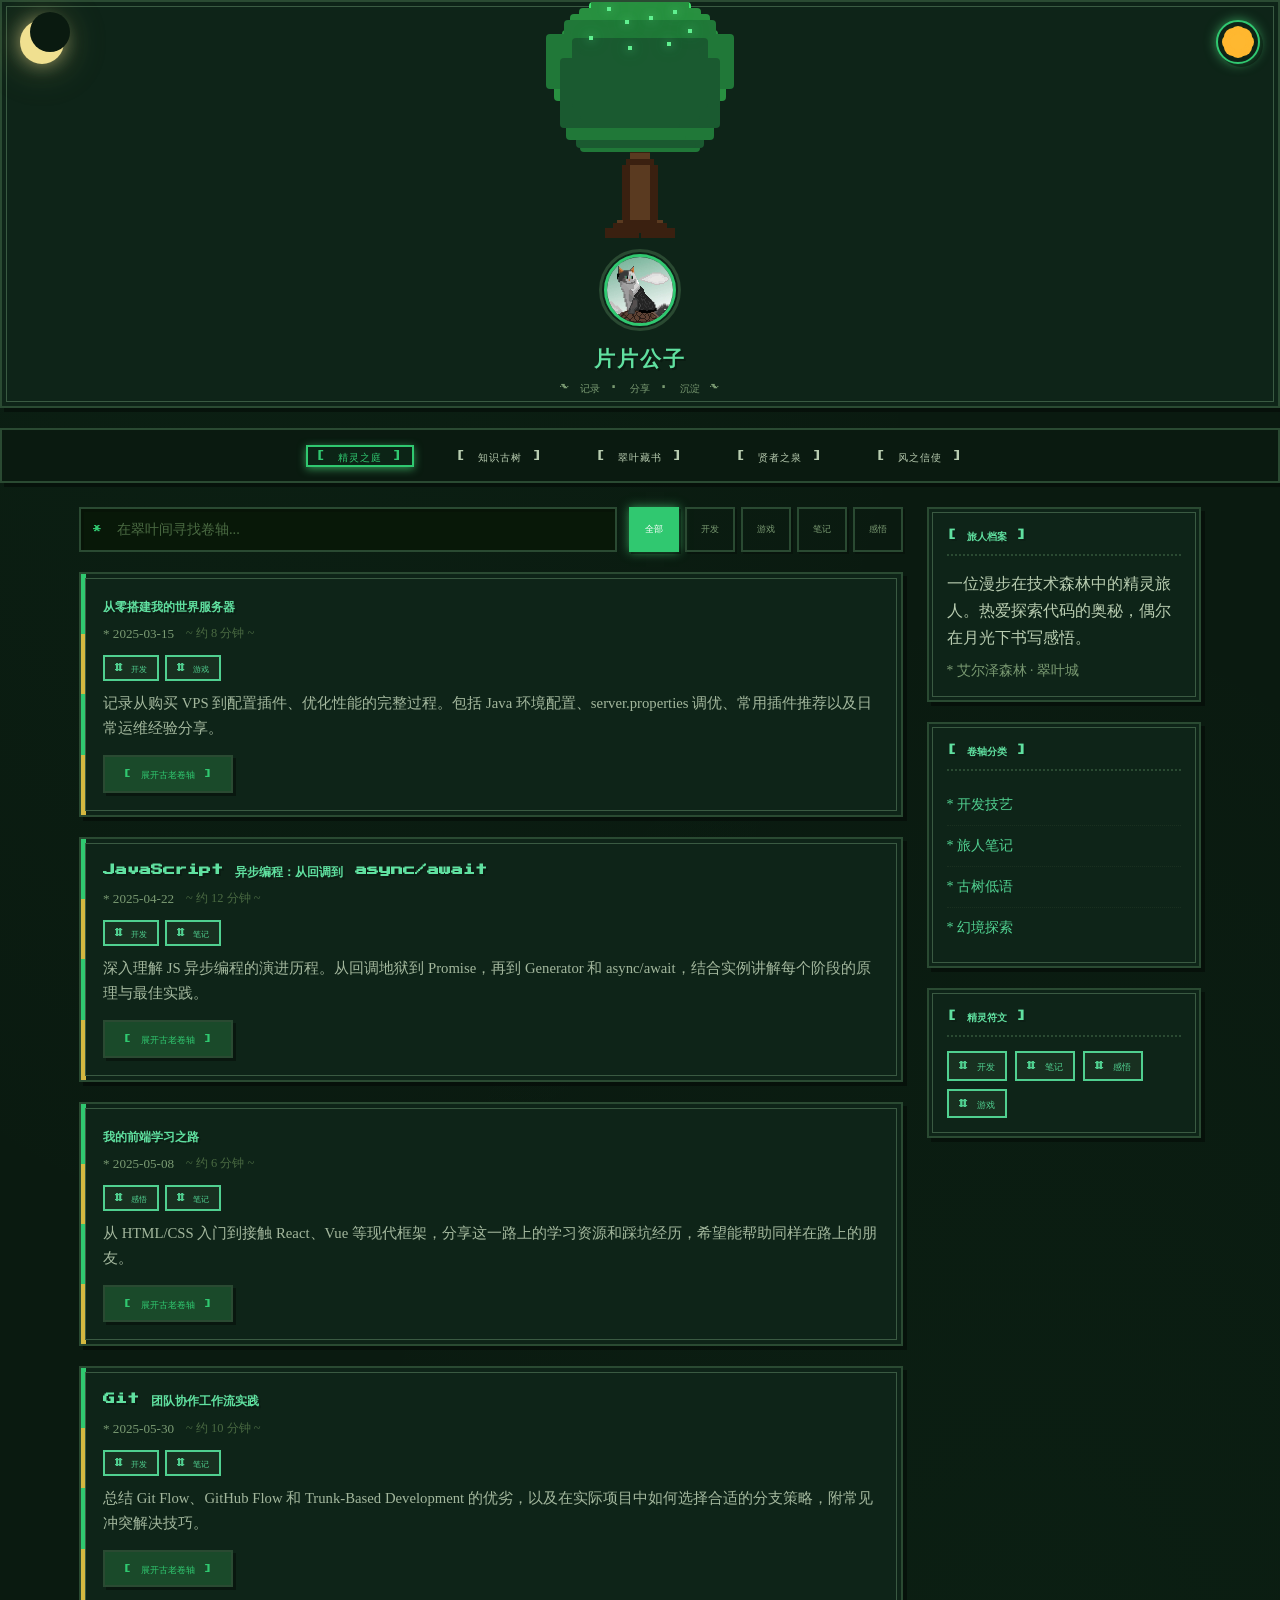
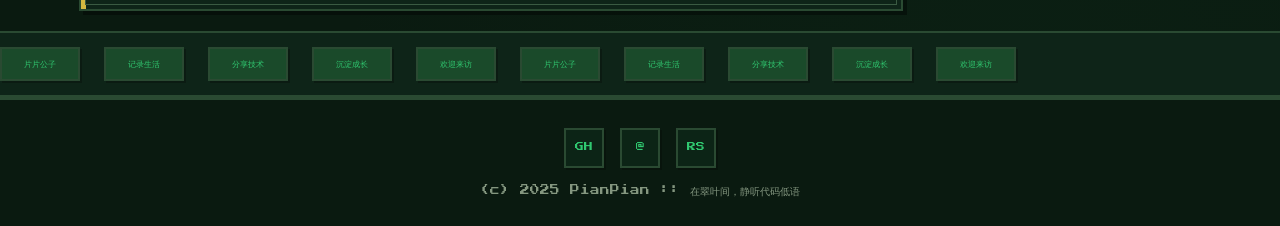
==== commit 40ee8215: "Add files via upload" ====
--- a/index.html
+++ b/index.html
@@ -9,6 +9,9 @@
   <link rel="stylesheet" href="style.css">
 </head>
 <body data-page="home">
+
+  <!-- 天穹星体：月亮/太阳 -->
+  <div class="celestial-body"></div>
 
   <!-- 林间雾气 -->
   <div class="clouds">
@@ -24,7 +27,7 @@
   <div class="progress-bar" id="progressBar"></div>
 
   <!-- 精灵符文石 -->
-  <button class="theme-toggle" id="themeToggle" title="切换主题" aria-label="切换主题">O+</button>
+  <button class="theme-toggle" id="themeToggle" title="切换昼夜" aria-label="切换昼夜"></button>
 
   <!-- 光羽 -->
   <button class="back-to-top" id="backToTop" title="回到顶部" aria-label="回到顶部">^^</button>
--- a/style.css
+++ b/style.css
@@ -203,26 +203,174 @@
 }
 
 /* ════════════════════════════════════════════════════════
-   主题切换 — 精灵符文石
+   天穹星体 — 左上角月亮/太阳
+   ════════════════════════════════════════════════════════ */
+.celestial-body {
+  position: fixed;
+  top: 16px; left: 16px;
+  z-index: 9998;
+  width: 52px; height: 52px;
+  pointer-events: none;
+}
+
+/* 星体主体 */
+.celestial-body::before {
+  content: '';
+  position: absolute;
+  border-radius: 50%;
+  transition: all 0.5s ease;
+  width: 44px; height: 44px;
+  background: #f0e090;
+  top: 4px; left: 4px;
+  box-shadow:
+    0 0 18px rgba(240, 224, 144, 0.55),
+    0 0 40px rgba(240, 224, 144, 0.28),
+    0 0 65px rgba(240, 224, 144, 0.10);
+  animation: moonGlow 4s ease-in-out infinite;
+}
+
+/* 月牙缺口 — 用背景色圆片遮盖 */
+.celestial-body::after {
+  content: '';
+  position: absolute;
+  border-radius: 50%;
+  transition: all 0.5s ease;
+  width: 40px; height: 40px;
+  background: var(--bg);
+  top: -4px; left: 14px;
+}
+
+@keyframes moonGlow {
+  0%, 100% { box-shadow: 0 0 18px rgba(240, 224, 144, 0.55), 0 0 40px rgba(240, 224, 144, 0.28), 0 0 65px rgba(240, 224, 144, 0.10); }
+  50%      { box-shadow: 0 0 26px rgba(240, 224, 144, 0.70), 0 0 52px rgba(240, 224, 144, 0.38), 0 0 80px rgba(240, 224, 144, 0.16); }
+}
+
+/* ── 明亮模式：太阳 ── */
+[data-theme="light"] .celestial-body::before {
+  width: 36px; height: 36px;
+  background: #ffb830;
+  top: 8px; left: 8px;
+  box-shadow:
+    0 0 22px rgba(255, 184, 48, 0.65),
+    0 0 48px rgba(255, 200, 60, 0.35),
+    0 0 75px rgba(255, 200, 80, 0.15);
+  animation: sunGlow 3s ease-in-out infinite;
+}
+
+/* 太阳光线 — 8 条像素光线 */
+[data-theme="light"] .celestial-body::after {
+  width: 50px; height: 50px;
+  background: transparent;
+  top: 1px; left: 1px;
+  box-shadow:
+    0  -10px 0 2px rgba(255, 184, 48, 0.55),
+    0   10px 0 2px rgba(255, 184, 48, 0.55),
+    -10px 0 0 2px rgba(255, 184, 48, 0.55),
+    10px  0 0 2px rgba(255, 184, 48, 0.55),
+    -7px -7px 0 2px rgba(255, 184, 48, 0.55),
+    7px  -7px 0 2px rgba(255, 184, 48, 0.55),
+    -7px  7px 0 2px rgba(255, 184, 48, 0.55),
+    7px   7px 0 2px rgba(255, 184, 48, 0.55);
+  animation: sunRayPulse 3s ease-in-out infinite;
+}
+
+@keyframes sunGlow {
+  0%, 100% { box-shadow: 0 0 22px rgba(255, 184, 48, 0.65), 0 0 48px rgba(255, 200, 60, 0.35), 0 0 75px rgba(255, 200, 80, 0.15); }
+  50%      { box-shadow: 0 0 32px rgba(255, 184, 48, 0.80), 0 0 62px rgba(255, 200, 60, 0.48), 0 0 90px rgba(255, 200, 80, 0.22); }
+}
+
+@keyframes sunRayPulse {
+  0%, 100% { opacity: 0.7; transform: rotate(0deg); }
+  50%      { opacity: 1; transform: rotate(22.5deg); }
+}
+
+/* ════════════════════════════════════════════════════════
+   主题切换 — 符文石（日/月图标）
    ════════════════════════════════════════════════════════ */
 .theme-toggle {
   position: fixed; top: 20px; right: 20px; z-index: 10000;
   width: 44px; height: 44px;
   border: 2px solid var(--emerald);
+  border-radius: 50%;
   background: var(--bg-card);
-  color: var(--emerald);
-  font-family: var(--font-pixel);
-  font-size: 0.6rem;
+  color: transparent;
+  font-size: 0;
   display: flex; align-items: center; justify-content: center;
   box-shadow: 3px 3px 0 #00000060, 0 0 12px var(--dust-glow);
   transition: all var(--transition);
   animation: runePulse 3s ease-in-out infinite;
-}
+  overflow: visible;
+}
+
+/* 暗色模式按钮：显示太阳图标 → 点击进入光明 */
+.theme-toggle::before {
+  content: '';
+  position: absolute;
+  top: 50%; left: 50%;
+  transform: translate(-50%, -50%);
+  width: 16px; height: 16px;
+  border-radius: 50%;
+  background: #ffb830;
+  box-shadow:
+    0 0 8px rgba(255, 184, 48, 0.6),
+    0    -7px 0 1px #ffb830,
+    0     7px 0 1px #ffb830,
+    -7px  0 0 1px #ffb830,
+    7px   0 0 1px #ffb830,
+    -5px -5px 0 1px #ffb830,
+    5px  -5px 0 1px #ffb830,
+    -5px  5px 0 1px #ffb830,
+    5px   5px 0 1px #ffb830;
+  transition: all 0.4s ease;
+}
+
+.theme-toggle::after {
+  display: none;
+}
+
+/* 明亮模式按钮：显示月亮图标 → 点击进入暗夜 */
+[data-theme="light"] .theme-toggle::before {
+  width: 14px; height: 14px;
+  background: #6078b0;
+  box-shadow:
+    0 0 8px rgba(96, 120, 176, 0.5);
+    /* 移除太阳光线 */
+}
+
+/* 月牙缺口 */
+[data-theme="light"] .theme-toggle::after {
+  display: block;
+  content: '';
+  position: absolute;
+  top: 50%; left: 50%;
+  transform: translate(-50%, -50%);
+  width: 11px; height: 11px;
+  border-radius: 50%;
+  background: var(--bg-card);
+  margin-left: 5px;
+  margin-top: -1px;
+  transition: all 0.4s ease;
+}
+
 .theme-toggle:hover {
   background: var(--emerald);
-  color: #081808;
   transform: translateY(-2px);
   box-shadow: 5px 5px 0 #00000060, 0 0 20px var(--dust-glow);
+}
+.theme-toggle:hover::before {
+  box-shadow:
+    0 0 12px rgba(255, 184, 48, 0.8),
+    0    -7px 0 1px #ffb830,
+    0     7px 0 1px #ffb830,
+    -7px  0 0 1px #ffb830,
+    7px   0 0 1px #ffb830,
+    -5px -5px 0 1px #ffb830,
+    5px  -5px 0 1px #ffb830,
+    -5px  5px 0 1px #ffb830,
+    5px   5px 0 1px #ffb830;
+}
+[data-theme="light"] .theme-toggle:hover::before {
+  box-shadow: 0 0 12px rgba(96, 120, 176, 0.7);
 }
 .theme-toggle:active { transform: translateY(1px); box-shadow: 2px 2px 0 #00000060; }
 
@@ -1084,7 +1232,73 @@
   .nav-item { padding: 10px 16px; text-align: center; }
 
   .world-tree { width: 120px; height: 150px; }
-  .tree-trunk { width: 14px; height: 44px; }
+
+  /* 树干 — 等比缩小 + box-shadow 同步缩放 */
+  .tree-trunk {
+    bottom: 18px; width: 14px; height: 34px;
+    box-shadow:
+      -5px 0 0 var(--tree-trunk-dark),
+      5px 0 0 var(--tree-trunk-dark),
+      -2px -4px 0 var(--tree-trunk-dark),
+      2px -4px 0 var(--tree-trunk-dark),
+      0 -7px 0 var(--tree-trunk),
+      0 -11px 0 var(--tree-trunk-dark);
+  }
+
+  /* 树根 — 等比缩小 */
+  .tree-roots {
+    bottom: 13px;
+    width: 20px; height: 6px;
+    box-shadow:
+      -6px 3px 0 var(--tree-trunk-dark),
+      -11px 6px 0 var(--tree-trunk-dark),
+      6px 3px 0 var(--tree-trunk-dark),
+      11px 6px 0 var(--tree-trunk-dark),
+      -4px 1px 0 var(--tree-trunk),
+      4px 1px 0 var(--tree-trunk);
+  }
+
+  /* 树冠底层 — 等比缩小至 60% */
+  .canopy-1 {
+    top: 24px;
+    width: 72px; height: 42px;
+    box-shadow:
+      -5px -7px 0 var(--tree-canopy-1), 5px -7px 0 var(--tree-canopy-1),
+      -12px 5px 0 var(--tree-canopy-1), 12px 5px 0 var(--tree-canopy-1),
+      -8px 12px 0 var(--tree-canopy-2), 8px 12px 0 var(--tree-canopy-2),
+      0 10px 0 var(--tree-canopy-2), -2px 17px 0 var(--tree-canopy-1), 2px 17px 0 var(--tree-canopy-1),
+      0 19px 0 var(--tree-canopy-2), -6px 4px 0 var(--tree-canopy-2), 6px 4px 0 var(--tree-canopy-2),
+      0 -2px 0 var(--tree-canopy-2);
+  }
+
+  /* 树冠中层 — 等比缩小至 60% */
+  .canopy-2 {
+    top: 12px;
+    width: 84px; height: 33px;
+    box-shadow:
+      -4px -6px 0 var(--tree-canopy-2), 4px -6px 0 var(--tree-canopy-2),
+      -14px 2px 0 var(--tree-canopy-2), 14px 2px 0 var(--tree-canopy-2),
+      -10px 10px 0 var(--tree-canopy-3), 10px 10px 0 var(--tree-canopy-3),
+      0 5px 0 var(--tree-canopy-3), -5px 0 0 var(--tree-canopy-3), 5px 0 0 var(--tree-canopy-3),
+      0 -10px 0 var(--tree-canopy-3);
+  }
+
+  /* 树冠顶层 — 等比缩小至 60% */
+  .canopy-3 {
+    top: 1px;
+    width: 54px; height: 24px;
+    box-shadow:
+      -2px -8px 0 var(--tree-canopy-3), 2px -8px 0 var(--tree-canopy-3),
+      -10px -2px 0 var(--tree-canopy-3), 10px -2px 0 var(--tree-canopy-3),
+      -6px 5px 0 var(--tree-glow), 6px 5px 0 var(--tree-glow),
+      0 -13px 0 var(--tree-glow), 0 -4px 0 var(--tree-glow),
+      -4px -6px 0 var(--tree-glow), 4px -6px 0 var(--tree-glow);
+  }
+
+  /* 精灵光点容器 — 等比缩小 */
+  .tree-sparkles {
+    width: 90px; height: 78px;
+  }
 
   .article-card { padding: 16px; }
   .article-title { font-size: 0.65rem; }
@@ -1095,6 +1309,19 @@
   .comment-form .form-row { flex-direction: column; }
   .back-to-top { bottom: 16px; right: 16px; width: 40px; height: 40px; }
   .theme-toggle { top: 10px; right: 10px; width: 38px; height: 38px; }
+
+  /* 移动端星体缩小 */
+  .celestial-body { top: 8px; left: 8px; width: 38px; height: 38px; }
+  .celestial-body::before { width: 32px; height: 32px; top: 3px; left: 3px; }
+  .celestial-body::after { width: 28px; height: 28px; top: -3px; left: 10px; }
+  [data-theme="light"] .celestial-body::before { width: 26px; height: 26px; top: 6px; left: 6px; }
+  [data-theme="light"] .celestial-body::after { width: 36px; height: 36px; top: 1px; left: 1px;
+    box-shadow:
+      0 -7px 0 1px rgba(255,184,48,0.55), 0 7px 0 1px rgba(255,184,48,0.55),
+      -7px 0 0 1px rgba(255,184,48,0.55), 7px 0 0 1px rgba(255,184,48,0.55),
+      -5px -5px 0 1px rgba(255,184,48,0.55), 5px -5px 0 1px rgba(255,184,48,0.55),
+      -5px 5px 0 1px rgba(255,184,48,0.55), 5px 5px 0 1px rgba(255,184,48,0.55);
+  }
 }
 
 @media (max-width: 480px) {
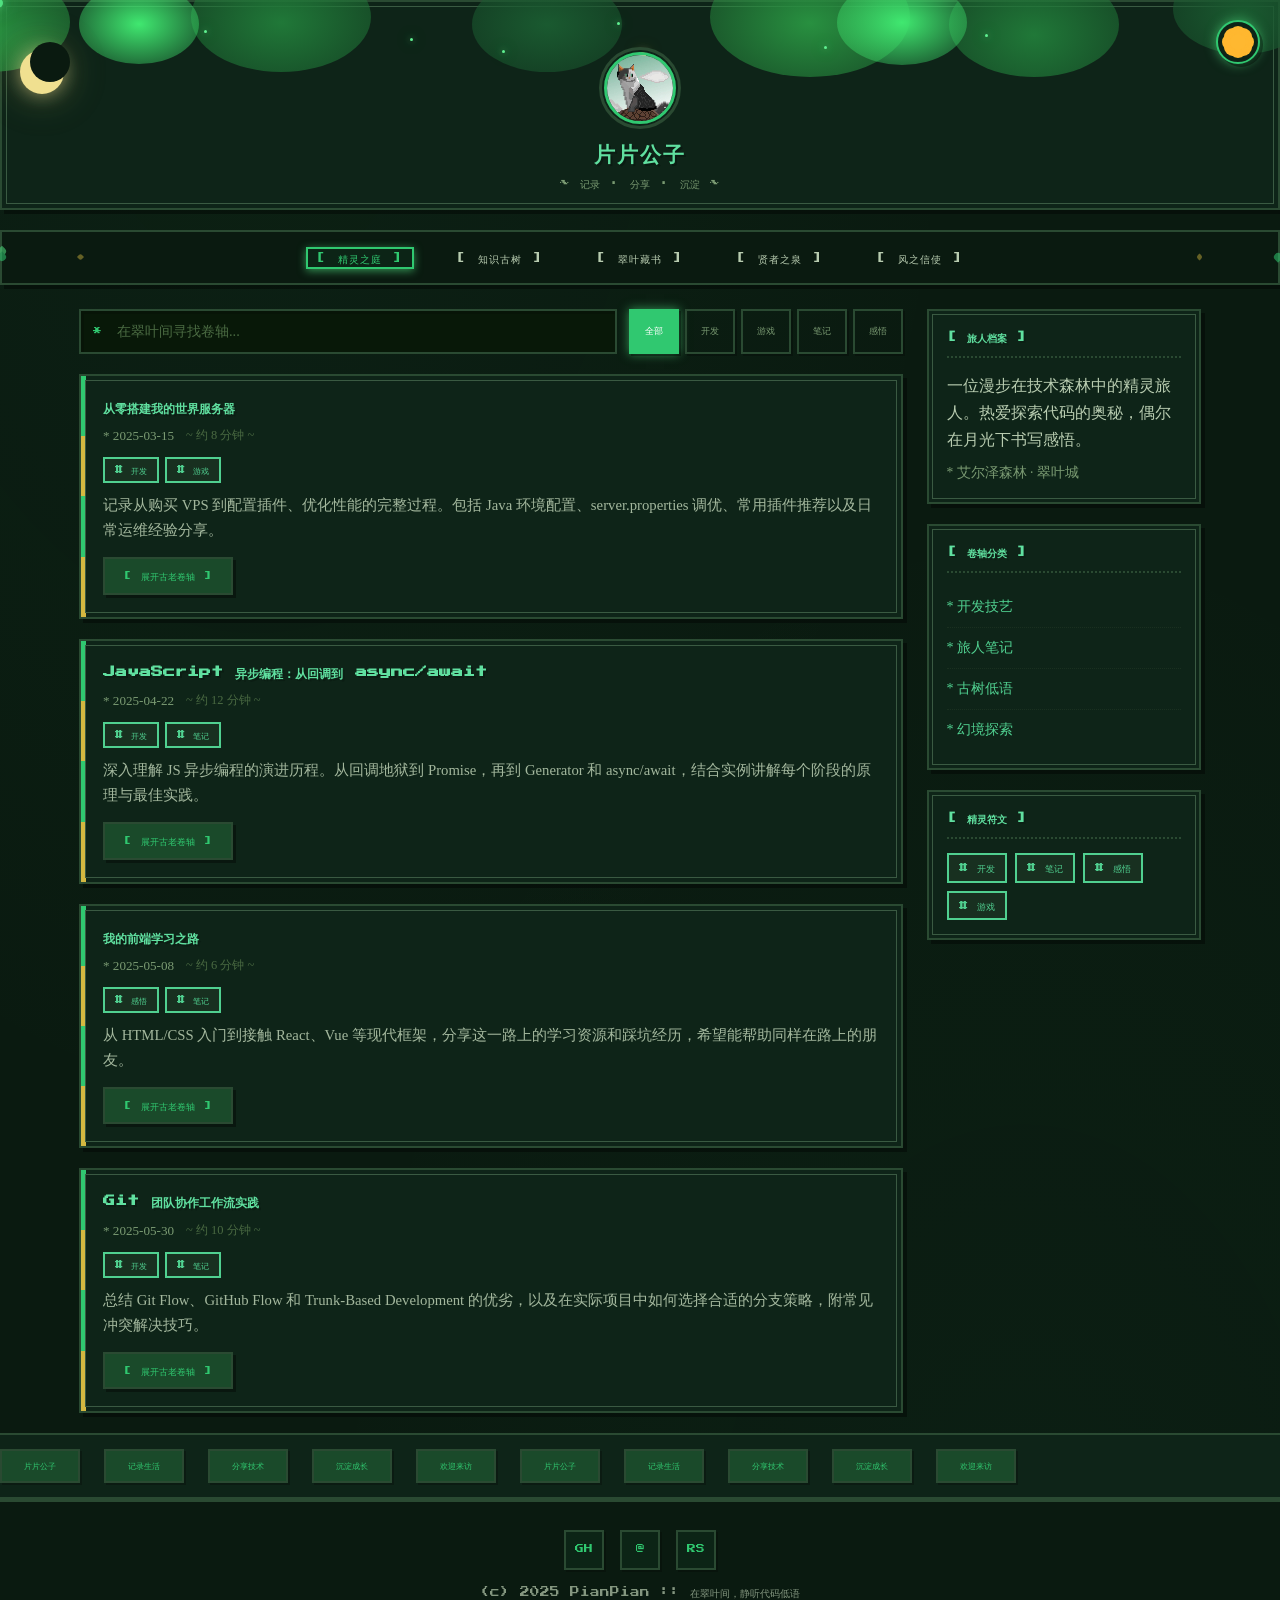
==== commit 6d7d6450: "Add files via upload" ====
--- a/index.html
+++ b/index.html
@@ -10,7 +10,7 @@
 </head>
 <body data-page="home">
 
-  <!-- 天穹星体：月亮/太阳 -->
+  <!-- 天穹星体：月亮/太阳（在导航栏下方） -->
   <div class="celestial-body"></div>
 
   <!-- 林间雾气 -->
@@ -20,6 +20,9 @@
     <div class="cloud cloud3"></div>
   </div>
 
+  <!-- 天际飞鸟（白日） -->
+  <div class="sky-birds" id="skyBirds"></div>
+
   <!-- 精灵光点 -->
   <div class="fireflies" id="fireflies"></div>
 
@@ -35,19 +38,26 @@
   <!-- 头部 -->
   <header class="blog-header">
     <div class="container">
-      <!-- 世界树 -->
+      <!-- 世界古树 — 全幅树冠覆顶 -->
       <div class="world-tree">
+        <div class="tree-canopy-top">
+          <span class="leaf-cluster lc1"></span>
+          <span class="leaf-cluster lc2"></span>
+          <span class="leaf-cluster lc3"></span>
+          <span class="leaf-cluster lc4"></span>
+          <span class="leaf-cluster lc5"></span>
+          <span class="leaf-cluster lc6"></span>
+          <span class="leaf-cluster lc7"></span>
+          <span class="leaf-cluster lc8"></span>
+        </div>
+
+
         <div class="tree-sparkles">
-          <div class="sparkle"></div><div class="sparkle"></div>
-          <div class="sparkle"></div><div class="sparkle"></div>
-          <div class="sparkle"></div><div class="sparkle"></div>
-          <div class="sparkle"></div><div class="sparkle"></div>
-        </div>
-        <div class="tree-canopy canopy-3"></div>
-        <div class="tree-canopy canopy-2"></div>
-        <div class="tree-canopy canopy-1"></div>
-        <div class="tree-trunk"></div>
-        <div class="tree-roots"></div>
+          <span class="sparkle"></span><span class="sparkle"></span>
+          <span class="sparkle"></span><span class="sparkle"></span>
+          <span class="sparkle"></span><span class="sparkle"></span>
+        </div>
+        <div class="tree-fairy"></div>
       </div>
       <img src="avatar.jpg" alt="纹章" class="avatar">
       <h1 class="blog-title">片片公子</h1>
@@ -62,7 +72,7 @@
         <span></span><span></span><span></span>
       </button>
       <ul class="nav-list" id="navList">
-        <li class="nav-item"><a href="index.html" class="nav-link" data-page="home">[ 精灵之庭 ]</a></li>
+        <li class="nav-item"><a href="#" class="nav-link active" data-page="home">[ 精灵之庭 ]</a></li>
         <li class="nav-item"><a href="article-detail.html?id=mc-server" class="nav-link" data-page="article">[ 知识古树 ]</a></li>
         <li class="nav-item"><a href="#" class="nav-link" data-page="categories">[ 翠叶藏书 ]</a></li>
         <li class="nav-item"><a href="#" class="nav-link" data-page="about">[ 贤者之泉 ]</a></li>
@@ -115,6 +125,81 @@
       </div>
     </aside>
   </main>
+
+  <!-- ══ 翠叶藏书 — 项目文章 ══ -->
+  <section class="container page-section" id="page-categories">
+    <div class="section-header">
+      <h2 class="section-title">[ 翠叶藏书 ]</h2>
+      <p class="section-desc">* 此间收藏着旅人探索技术森林时留下的每一片翠叶卷轴</p>
+    </div>
+    <div class="project-grid">
+      <div class="project-card">
+        <div class="project-icon">MC</div>
+        <h3>我的世界服务器搭建</h3>
+        <p>从零搭建Minecraft服务器全过程记录，含Java配置与插件推荐</p>
+        <span class="tag"># 游戏</span><span class="tag"># 开发</span>
+      </div>
+      <div class="project-card">
+        <div class="project-icon">JS</div>
+        <h3>JavaScript 异步编程</h3>
+        <p>从回调到 async/await 的异步编程演进之路</p>
+        <span class="tag"># 开发</span><span class="tag"># 笔记</span>
+      </div>
+      <div class="project-card">
+        <div class="project-icon">FE</div>
+        <h3>前端学习之路</h3>
+        <p>两年半前端学习历程的总结与感悟</p>
+        <span class="tag"># 感悟</span><span class="tag"># 笔记</span>
+      </div>
+      <div class="project-card">
+        <div class="project-icon">GT</div>
+        <h3>Git 团队协作实践</h3>
+        <p>Git Flow / GitHub Flow / Trunk-Based 分支策略对比</p>
+        <span class="tag"># 开发</span><span class="tag"># 笔记</span>
+      </div>
+      <div class="project-card">
+        <div class="project-icon">??</div>
+        <h3>更多卷轴即将揭晓</h3>
+        <p>新项目正在探索中，敬请期待...</p>
+        <span class="tag"># 预告</span>
+      </div>
+    </div>
+  </section>
+
+  <!-- ══ 贤者之泉 — 像素喷泉 ══ -->
+  <section class="container page-section" id="page-about">
+    <div class="section-header">
+      <h2 class="section-title">[ 贤者之泉 ]</h2>
+      <p class="section-desc">* 古老的魔法泉眼，永不停歇地涌出晶莹水珠</p>
+    </div>
+    <div class="fountain-box">
+      <div class="fountain-pool">
+        <div class="fountain-base"></div>
+        <div class="water-drops">
+          <span class="drop d1"></span><span class="drop d2"></span>
+          <span class="drop d3"></span><span class="drop d4"></span>
+          <span class="drop d5"></span><span class="drop d6"></span>
+          <span class="drop d7"></span><span class="drop d8"></span>
+          <span class="drop d9"></span><span class="drop d10"></span>
+        </div>
+        <div class="pool-ripple r1"></div>
+        <div class="pool-ripple r2"></div>
+        <div class="pool-ripple r3"></div>
+      </div>
+    </div>
+  </section>
+
+  <!-- ══ 风之信使 — 联系方式 ══ -->
+  <section class="container page-section" id="page-contact">
+    <div class="section-header">
+      <h2 class="section-title">[ 风之信使 ]</h2>
+      <p class="section-desc">* 风会将你的消息带给这位森林旅人</p>
+    </div>
+    <div class="contact-simple">
+      <p class="contact-qq-num">QQ 1240778501</p>
+      <a href="tencent://message/?uin=1240778501" class="contact-qq-btn">[ 发起会话 ]</a>
+    </div>
+  </section>
 
   <div class="text-carousel">
     <div class="carousel-track">
@@ -149,10 +234,10 @@
       var container = document.getElementById('fireflies');
       if (!container) return;
       var html = '';
-      for (var i = 0; i < 18; i++) {
+      for (var i = 0; i < 25; i++) {
         html += '<div class="firefly" style="left:' + (Math.random()*95).toFixed(1) + '%;top:' +
-          (Math.random()*90).toFixed(1) + '%;--dur:' + (2.5+Math.random()*4).toFixed(1) +
-          's;--delay:' + (Math.random()*5).toFixed(1) + 's;"></div>';
+          (Math.random()*90).toFixed(1) + '%;--dur:' + (2+Math.random()*5).toFixed(1) +
+          's;--delay:' + (Math.random()*6).toFixed(1) + 's;"></div>';
       }
       container.innerHTML = html;
     })();
--- a/style.css
+++ b/style.css
@@ -203,12 +203,12 @@
 }
 
 /* ════════════════════════════════════════════════════════
-   天穹星体 — 左上角月亮/太阳
+   天穹星体 — 导航栏下方月亮/太阳
    ════════════════════════════════════════════════════════ */
 .celestial-body {
   position: fixed;
-  top: 16px; left: 16px;
-  z-index: 9998;
+  top: 46px; left: 16px;
+  z-index: 997;
   width: 52px; height: 52px;
   pointer-events: none;
 }
@@ -288,7 +288,7 @@
    主题切换 — 符文石（日/月图标）
    ════════════════════════════════════════════════════════ */
 .theme-toggle {
-  position: fixed; top: 20px; right: 20px; z-index: 10000;
+  position: fixed; top: 20px; right: 20px; z-index: 1001;
   width: 44px; height: 44px;
   border: 2px solid var(--emerald);
   border-radius: 50%;
@@ -383,7 +383,7 @@
    回到顶部 — 光羽
    ════════════════════════════════════════════════════════ */
 .back-to-top {
-  position: fixed; bottom: 30px; right: 30px; z-index: 9999;
+  position: fixed; bottom: 30px; right: 30px; z-index: 999;
   width: 44px; height: 44px;
   border: 2px solid var(--emerald);
   background: var(--bg-card);
@@ -424,6 +424,19 @@
   animation: fireflyFloat var(--dur) ease-in-out infinite;
   animation-delay: var(--delay);
   opacity: 0;
+  transition: opacity 0.6s ease;
+}
+/* 暗夜萤火增强 — 更大光晕、随机色彩倾向 */
+.firefly:nth-child(odd) {
+  box-shadow: 0 0 8px var(--dust-glow), 0 0 18px var(--dust-glow), 0 0 30px rgba(80,224,128,0.25);
+}
+.firefly:nth-child(3n) {
+  background: #ffe890;
+  box-shadow: 0 0 6px rgba(255,232,144,0.6), 0 0 14px rgba(255,200,60,0.4), 0 0 22px rgba(255,180,40,0.2);
+}
+.firefly:nth-child(5n+2) {
+  background: #80e8c0;
+  box-shadow: 0 0 7px rgba(128,232,192,0.6), 0 0 16px rgba(96,224,160,0.4);
 }
 @keyframes fireflyFloat {
   0%   { opacity: 0; transform: translateY(0) translateX(0); }
@@ -434,13 +447,75 @@
 }
 
 /* ════════════════════════════════════════════════════════
+   萤火暗夜显隐
+   ════════════════════════════════════════════════════════ */
+/* 明亮模式下萤火隐去，飞鸟登场 */
+[data-theme="light"] .firefly {
+  opacity: 0 !important;
+  animation: none !important;
+}
+
+/* ════════════════════════════════════════════════════════
+/* ════════════════════════════════════════════════════════
+   天际飞鸟 — V形候鸟（白日可见）
+   ════════════════════════════════════════════════════════ */
+.sky-birds {
+  position: fixed;
+  top: 0; left: 0;
+  width: 100%; height: 160px;
+  pointer-events: none;
+  z-index: 1002;  /* 高于导航栏 */
+  opacity: 0;
+  transition: opacity 0.6s ease;
+}
+[data-theme="light"] .sky-birds {
+  opacity: 1;
+}
+
+.bird {
+  position: absolute;
+  width: 14px; height: 8px;
+  animation: birdFly var(--fly-dur) linear infinite;
+  animation-delay: var(--fly-delay);
+}
+/* 左翅 \ */
+.bird::before {
+  content: '';
+  position: absolute;
+  top: 2px; left: 0;
+  width: 7px; height: 2px;
+  background: #3a3828;
+  border-radius: 1px;
+  transform: rotate(-22deg);
+  transform-origin: right center;
+}
+/* 右翅 / */
+.bird::after {
+  content: '';
+  position: absolute;
+  top: 2px; right: 0;
+  width: 7px; height: 2px;
+  background: #3a3828;
+  border-radius: 1px;
+  transform: rotate(22deg);
+  transform-origin: left center;
+}
+
+@keyframes birdFly {
+  0%   { transform: translateX(-60px) translateY(0) scaleX(1); }
+  20%  { transform: translateX(20vw) translateY(-14px) scaleX(1); }
+  40%  { transform: translateX(40vw) translateY(-20px) scaleX(1); }
+  60%  { transform: translateX(60vw) translateY(-8px) scaleX(1); }
+  80%  { transform: translateX(80vw) translateY(-18px) scaleX(1); }
+  100% { transform: translateX(calc(100vw + 60px)) translateY(0) scaleX(1); }
+}
    精灵云朵 — 林间雾气
    ════════════════════════════════════════════════════════ */
 .clouds {
   position: fixed;
   top: 0; left: 0;
   width: 100%; height: 70px;
-  z-index: 999;
+  z-index: 996;
   pointer-events: none;
   overflow: hidden;
 }
@@ -478,145 +553,122 @@
 }
 
 /* ════════════════════════════════════════════════════════
-   世界树 — CSS 像素艺术（重构版）
+   世界古树 — 全幅树冠覆顶 · 根扎底部
    ════════════════════════════════════════════════════════ */
 .world-tree {
-  position: relative;
-  width: 200px; height: 240px;
-  margin: 0 auto 4px;
-  image-rendering: pixelated;
-  z-index: 1;
-  animation: treeSway 8s ease-in-out infinite;
-}
-@keyframes treeSway {
-  0%, 100% { transform: rotate(0deg); }
-  30%      { transform: rotate(0.4deg); }
-  70%      { transform: rotate(-0.4deg); }
-}
-
-/* 树干 */
-.tree-trunk {
-  position: absolute;
-  bottom: 30px; left: 50%;
-  transform: translateX(-50%);
-  width: 20px; height: 55px;
-  background: var(--tree-trunk);
-  box-shadow:
-    -8px 0 0 var(--tree-trunk-dark),
-    8px 0 0 var(--tree-trunk-dark),
-    -4px -6px 0 var(--tree-trunk-dark),
-    4px -6px 0 var(--tree-trunk-dark),
-    0 -12px 0 var(--tree-trunk),
-    0 -18px 0 var(--tree-trunk-dark);
+  position: absolute;
+  inset: 0;
+  z-index: 0;
+  pointer-events: none;
+  animation: treeRise 0.9s ease-out;
+}
+@keyframes treeRise {
+  0%   { opacity: 0; transform: scale(0.92); }
+  100% { opacity: 1; transform: scale(1); }
+}
+
+/* ══ 树冠 — 8团叶片覆盖整个顶部 ══ */
+.tree-canopy-top {
+  position: absolute;
+  top: -30px; left: -5%;
+  width: 110%; height: 140px;
+}
+.leaf-cluster {
+  position: absolute;
+  border-radius: 50%;
+  display: block;
+}
+.lc1 { top: 0; left: -2%; width: 160px; height: 100px;
+  background: radial-gradient(ellipse at 50% 60%, var(--tree-canopy-3) 0%, rgba(40,144,64,0.4) 100%); }
+.lc2 { top: -10px; left: 18%; width: 180px; height: 110px;
+  background: radial-gradient(ellipse at 50% 55%, var(--tree-canopy-2) 0%, rgba(32,120,56,0.35) 100%); }
+.lc3 { top: 5px; left: 38%; width: 150px; height: 95px;
+  background: radial-gradient(ellipse at 50% 50%, var(--tree-canopy-1) 0%, rgba(26,90,48,0.4) 100%); }
+.lc4 { top: -15px; left: 55%; width: 200px; height: 120px;
+  background: radial-gradient(ellipse at 50% 55%, var(--tree-canopy-3) 0%, rgba(40,144,64,0.3) 100%); }
+.lc5 { top: 0; left: 72%; width: 170px; height: 105px;
+  background: radial-gradient(ellipse at 50% 60%, var(--tree-canopy-2) 0%, rgba(32,120,56,0.38) 100%); }
+.lc6 { top: -8px; left: 88%; width: 140px; height: 90px;
+  background: radial-gradient(ellipse at 50% 55%, var(--tree-canopy-1) 0%, rgba(26,90,48,0.4) 100%); }
+.lc7 { top: 12px; left: 10%; width: 120px; height: 80px;
+  background: radial-gradient(ellipse at 50% 50%, var(--tree-glow) 0%, rgba(64,232,112,0.15) 100%); }
+.lc8 { top: 8px; left: 64%; width: 130px; height: 85px;
+  background: radial-gradient(ellipse at 50% 50%, var(--tree-glow) 0%, rgba(64,232,112,0.12) 100%); }
+
+/* 树冠微呼吸 */
+.leaf-cluster {
+  animation: leafBreathe 5s ease-in-out infinite;
+}
+.lc1, .lc5 { animation-delay: 0s; }
+.lc2, .lc6 { animation-delay: 1.2s; }
+.lc3, .lc7 { animation-delay: 2.4s; }
+.lc4, .lc8 { animation-delay: 0.6s; }
+@keyframes leafBreathe {
+  0%, 100% { transform: scale(1); }
+  50%      { transform: scale(1.03); }
+}
+
+
+/* ══ 根系 — 底部6条根指 ══ */
+
+/* ══ 光点 ══ */
+.tree-sparkles {
+  position: absolute;
+  top: 10px; left: 5%;
+  width: 90%; height: 120px;
+}
+.sparkle {
+  position: absolute;
+  display: block;
+  width: 3px; height: 3px;
+  background: var(--tree-particle);
+  border-radius: 50%;
+  box-shadow: 0 0 6px var(--dust-glow), 0 0 14px var(--dust-glow);
+  animation: sparkleGlow 3s ease-in-out infinite;
+}
+.sparkle:nth-child(1) { top: 15%; left: 12%; animation-delay: 0s; }
+.sparkle:nth-child(2) { top: 22%; left: 30%; animation-delay: 0.5s; }
+.sparkle:nth-child(3) { top: 8%;  left: 48%; animation-delay: 1.0s; }
+.sparkle:nth-child(4) { top: 28%; left: 66%; animation-delay: 1.5s; }
+.sparkle:nth-child(5) { top: 18%; left: 80%; animation-delay: 0.7s; }
+.sparkle:nth-child(6) { top: 32%; left: 38%; animation-delay: 1.2s; }
+@keyframes sparkleGlow {
+  0%, 100% { opacity: 0.2; transform: scale(0.7); }
+  50%      { opacity: 1;   transform: scale(2.5); }
+}
+
+/* ══ 精灵仙子 ══ */
+.tree-fairy {
+  position: absolute;
+  top: 50px; left: 50%;
+  width: 6px; height: 6px;
+  background: #ffe890;
+  border-radius: 50%;
+  box-shadow: 0 0 8px rgba(255,232,144,0.8), 0 0 16px rgba(255,200,60,0.5);
   z-index: 2;
-}
-
-/* 树根 */
-.tree-roots {
-  position: absolute;
-  bottom: 22px; left: 50%;
-  transform: translateX(-50%);
-  width: 34px; height: 10px;
-  background: var(--tree-trunk-dark);
-  box-shadow:
-    -10px 5px 0 var(--tree-trunk-dark),
-    -18px 10px 0 var(--tree-trunk-dark),
-    10px 5px 0 var(--tree-trunk-dark),
-    18px 10px 0 var(--tree-trunk-dark),
-    -6px 2px 0 var(--tree-trunk),
-    6px 2px 0 var(--tree-trunk);
-  z-index: 1;
-}
-
-/* 树冠层 */
-.tree-canopy {
-  position: absolute;
-  left: 50%;
-  transform: translateX(-50%);
-  z-index: 3;
-}
-
-/* 底层大冠 */
-.canopy-1 {
-  top: 40px;
-  width: 120px; height: 70px;
-  background: var(--tree-canopy-1);
-  border-radius: 4px;
-  box-shadow:
-    -8px -12px 0 var(--tree-canopy-1), 8px -12px 0 var(--tree-canopy-1),
-    -20px 8px 0 var(--tree-canopy-1), 20px 8px 0 var(--tree-canopy-1),
-    -14px 20px 0 var(--tree-canopy-2), 14px 20px 0 var(--tree-canopy-2),
-    0 16px 0 var(--tree-canopy-2), -4px 28px 0 var(--tree-canopy-1), 4px 28px 0 var(--tree-canopy-1),
-    0 32px 0 var(--tree-canopy-2), -10px 6px 0 var(--tree-canopy-2), 10px 6px 0 var(--tree-canopy-2),
-    0 -4px 0 var(--tree-canopy-2);
-  animation: canopyBreathe 5s ease-in-out infinite;
-}
-
-/* 中层 */
-.canopy-2 {
-  top: 20px;
-  width: 140px; height: 55px;
-  background: var(--tree-canopy-2);
-  border-radius: 4px;
-  box-shadow:
-    -6px -10px 0 var(--tree-canopy-2), 6px -10px 0 var(--tree-canopy-2),
-    -24px 4px 0 var(--tree-canopy-2), 24px 4px 0 var(--tree-canopy-2),
-    -16px 16px 0 var(--tree-canopy-3), 16px 16px 0 var(--tree-canopy-3),
-    0 8px 0 var(--tree-canopy-3), -8px 0 0 var(--tree-canopy-3), 8px 0 0 var(--tree-canopy-3),
-    0 -16px 0 var(--tree-canopy-3);
-  animation: canopyBreathe 5s ease-in-out infinite;
-  animation-delay: 0.4s;
-}
-
-/* 顶层小冠 */
-.canopy-3 {
-  top: 2px;
-  width: 90px; height: 40px;
-  background: var(--tree-canopy-3);
-  border-radius: 4px;
-  box-shadow:
-    -4px -14px 0 var(--tree-canopy-3), 4px -14px 0 var(--tree-canopy-3),
-    -16px -4px 0 var(--tree-canopy-3), 16px -4px 0 var(--tree-canopy-3),
-    -10px 8px 0 var(--tree-glow), 10px 8px 0 var(--tree-glow),
-    0 -22px 0 var(--tree-glow), 0 -6px 0 var(--tree-glow),
-    -6px -10px 0 var(--tree-glow), 6px -10px 0 var(--tree-glow);
-  animation: canopyBreathe 5s ease-in-out infinite;
-  animation-delay: 0.8s;
-}
-
-@keyframes canopyBreathe {
-  0%, 100% { transform: translateX(-50%) scale(1); }
-  50%      { transform: translateX(-50%) scale(1.015); }
-}
-
-/* 树冠光点 */
-.tree-sparkles {
-  position: absolute;
-  top: -10px; left: 50%;
-  transform: translateX(-50%);
-  width: 150px; height: 130px;
-  z-index: 4;
-  pointer-events: none;
-}
-.sparkle {
-  position: absolute;
+  animation: fairyFly 6s ease-in-out infinite;
+}
+.tree-fairy::after {
+  content: '';
+  position: absolute;
+  top: -3px; left: 2px;
   width: 4px; height: 4px;
-  background: var(--tree-particle);
-  box-shadow: 0 0 8px var(--dust-glow), 0 0 16px var(--dust-glow);
-  animation: sparkleGlow 3s ease-in-out infinite;
-}
-.sparkle:nth-child(1)  { top: 5%;  left: 28%; animation-delay: 0s; }
-.sparkle:nth-child(2)  { top: 12%; left: 56%; animation-delay: 0.5s; }
-.sparkle:nth-child(3)  { top: 8%;  left: 72%; animation-delay: 1.0s; }
-.sparkle:nth-child(4)  { top: 28%; left: 16%; animation-delay: 1.5s; }
-.sparkle:nth-child(5)  { top: 22%; left: 82%; animation-delay: 2.0s; }
-.sparkle:nth-child(6)  { top: 35%; left: 42%; animation-delay: 0.3s; }
-.sparkle:nth-child(7)  { top: 15%; left: 40%; animation-delay: 1.2s; }
-.sparkle:nth-child(8)  { top: 32%; left: 68%; animation-delay: 0.8s; }
-
-@keyframes sparkleGlow {
-  0%, 100% { opacity: 0.15; transform: scale(0.8); }
-  50%      { opacity: 1; transform: scale(2); }
+  background: rgba(255,240,160,0.5);
+  border-radius: 50%;
+  box-shadow: 2px 0 0 rgba(255,232,144,0.4);
+  animation: fairyWings 0.18s ease-in-out infinite;
+}
+@keyframes fairyFly {
+  0%   { transform: translate(0, 0);      opacity: 1; }
+  20%  { transform: translate(60px, -20px); opacity: 0.9; }
+  40%  { transform: translate(120px, 5px);  opacity: 1; }
+  60%  { transform: translate(40px, 15px);  opacity: 0.7; }
+  80%  { transform: translate(-30px, -10px); opacity: 0.9; }
+  100% { transform: translate(0, 0);       opacity: 1; }
+}
+@keyframes fairyWings {
+  0%, 100% { transform: scaleX(1); }
+  50%      { transform: scaleX(0.3); }
 }
 
 /* ════════════════════════════════════════════════════════
@@ -625,13 +677,14 @@
 .blog-header {
   background-color: var(--bg-elevated);
   box-shadow: var(--shadow);
-  padding: 8px 0 10px;
+  padding: 80px 0 16px;
   margin-bottom: 20px;
   text-align: center;
   border: 2px solid var(--border);
   position: relative;
   transition: background-color 0.4s ease, border-color var(--transition);
-  overflow: hidden;
+  overflow: visible;
+  animation: headerEntrance 0.7s ease-out;
 }
 .blog-header::before {
   content: '';
@@ -647,12 +700,15 @@
   text-shadow: 2px 2px 0 #00000040;
   letter-spacing: 2px;
   transition: color var(--transition);
+  position: relative; z-index: 5;
 }
 .blog-subtitle {
   color: var(--text-secondary);
   margin-top: 6px;
   font-size: 0.6rem;
   font-family: var(--font-pixel);
+  animation: subtitleReveal 0.9s ease-out 0.15s both;
+  position: relative; z-index: 5;
 }
 
 .avatar {
@@ -660,12 +716,14 @@
   border: 3px solid var(--emerald);
   border-radius: 50%;
   object-fit: cover;
-  margin: 0 auto 12px;
+  margin: -30px auto 10px;
   display: block;
+  position: relative;
+  z-index: 10;
   image-rendering: pixelated;
   box-shadow: 0 0 0 2px var(--bg-elevated), 0 0 0 5px var(--border);
   transition: transform var(--transition), box-shadow var(--transition);
-  animation: heraldryFloat 3.5s ease-in-out infinite;
+  animation: avatarAppear 0.7s ease-out, heraldryFloat 3.5s ease-in-out infinite;
 }
 .avatar:hover {
   transform: scale(1.08);
@@ -682,10 +740,13 @@
 .blog-nav {
   background-color: var(--nav-bg);
   margin-bottom: 24px;
-  position: sticky; top: 0; z-index: 998;
+  position: sticky; top: 0; z-index: 1000;
   border: 2px solid var(--border);
   box-shadow: var(--shadow);
   transition: background-color 0.4s ease;
+}
+.blog-nav .container {
+  position: relative;
 }
 .nav-list { display: flex; justify-content: center; flex-wrap: wrap; }
 .nav-item { padding: 12px 16px; }
@@ -726,6 +787,66 @@
 .hamburger.active span:nth-child(2) { opacity: 0; }
 .hamburger.active span:nth-child(3) { transform: rotate(-45deg) translate(5px, -5px); }
 
+/* 导航栏两侧 — 像素翠叶飘浮 */
+.blog-nav::before,
+.blog-nav::after {
+  content: '';
+  position: absolute;
+  top: 50%;
+  width: 8px; height: 8px;
+  background: var(--emerald);
+  pointer-events: none;
+  opacity: 0.55;
+  image-rendering: pixelated;
+  transform: translateY(-50%) rotate(45deg);
+  animation: navLeafFloat 2.8s ease-in-out infinite;
+}
+.blog-nav::before {
+  left: -4px;
+  border-radius: 0 50% 50% 0;
+  box-shadow: -4px -4px 0 var(--leaf-light), -8px 0 0 rgba(80,224,128,0.3);
+}
+.blog-nav::after {
+  right: -4px;
+  border-radius: 50% 0 0 50%;
+  box-shadow: 4px -4px 0 var(--leaf-light), 8px 0 0 rgba(80,224,128,0.3);
+  animation-delay: 0.9s;
+}
+
+/* 导航栏第二对叶子 — 更小更远 */
+.blog-nav .container::before,
+.blog-nav .container::after {
+  content: '';
+  position: absolute;
+  top: 50%;
+  width: 5px; height: 5px;
+  background: var(--gold);
+  pointer-events: none;
+  opacity: 0.45;
+  image-rendering: pixelated;
+  transform: translateY(-50%) rotate(45deg);
+  animation: navLeafFloatFar 3.4s ease-in-out infinite;
+}
+.blog-nav .container::before {
+  left: 12px;
+  border-radius: 50% 0 50% 0;
+  animation-delay: 0.4s;
+}
+.blog-nav .container::after {
+  right: 12px;
+  border-radius: 0 50% 0 50%;
+  animation-delay: 1.4s;
+}
+
+@keyframes navLeafFloat {
+  0%, 100% { opacity: 0.35; transform: translateY(-50%) rotate(45deg) translateY(0); }
+  50%      { opacity: 0.8;  transform: translateY(-50%) rotate(45deg) translateY(-8px); }
+}
+@keyframes navLeafFloatFar {
+  0%, 100% { opacity: 0.25; transform: translateY(-50%) rotate(45deg) translateY(0); }
+  50%      { opacity: 0.65; transform: translateY(-50%) rotate(45deg) translateY(-5px); }
+}
+
 /* ════════════════════════════════════════════════════════
    主体
    ════════════════════════════════════════════════════════ */
@@ -795,6 +916,8 @@
    文章卡片 — 精灵卷轴
    ════════════════════════════════════════════════════════ */
 .article-card {
+  opacity: 0;
+  transform: translateY(28px);
   background-color: var(--bg-card);
   box-shadow: var(--shadow);
   padding: 22px; margin-bottom: 20px;
@@ -823,11 +946,20 @@
   );
 }
 .article-card:hover {
-  transform: translateY(-3px);
+  transform: translateY(-4px) perspective(600px) rotateX(1.5deg);
   box-shadow: var(--shadow-lg), 0 0 18px var(--dust-glow);
   border-color: var(--emerald);
 }
 .article-card:hover::after { border-color: var(--emerald); }
+.article-card.revealed {
+  opacity: 1;
+  transform: translateY(0);
+}
+.article-card:nth-child(1) { transition-delay: 0.05s; }
+.article-card:nth-child(2) { transition-delay: 0.12s; }
+.article-card:nth-child(3) { transition-delay: 0.19s; }
+.article-card:nth-child(4) { transition-delay: 0.26s; }
+.article-card:nth-child(5) { transition-delay: 0.33s; }
 
 .article-title {
   font-family: var(--font-pixel);
@@ -1188,6 +1320,82 @@
   display: flex; justify-content: space-between;
   align-items: center; margin-bottom: 6px;
 }
+/* ════════════════════════════════════════════════════════
+   卡片滚动渐入
+
+/* ════════════════════════════════════════════════════════
+   飘落翠叶
+   ════════════════════════════════════════════════════════ */
+.falling-leaf {
+  position: fixed;
+  pointer-events: none;
+  z-index: 995;
+  image-rendering: pixelated;
+}
+.falling-leaf .leaf-inner {
+  width: 10px; height: 10px;
+  background: var(--emerald);
+  border-radius: 0 50% 50% 0;
+  opacity: 0.65;
+  box-shadow: 4px -2px 0 var(--leaf-light), 6px 2px 0 rgba(80,224,128,0.25);
+  animation: leafDrift var(--fall-dur) linear infinite;
+  animation-delay: var(--fall-delay);
+}
+@keyframes leafDrift {
+  0%   { transform: translateY(-5vh) rotate(0deg) translateX(0); opacity: 0; }
+  8%   { opacity: 0.7; }
+  92%  { opacity: 0.5; }
+  100% { transform: translateY(105vh) rotate(var(--spin)) translateX(var(--drift)); opacity: 0; }
+}
+
+/* ════════════════════════════════════════════════════════
+   光标精灵尘
+   ════════════════════════════════════════════════════════ */
+.cursor-sparkle {
+  position: fixed;
+  pointer-events: none;
+  z-index: 99999;
+  width: 3px; height: 3px;
+  border-radius: 50%;
+  background: var(--dust-color);
+  box-shadow: 0 0 5px var(--dust-glow), 0 0 10px var(--dust-glow);
+  animation: sparklePop 0.55s ease-out forwards;
+}
+@keyframes sparklePop {
+  0%   { transform: scale(0) translate(0, 0); opacity: 0; }
+  30%  { transform: scale(1.8) translate(2px, -4px); opacity: 1; }
+  100% { transform: scale(0) translate(8px, -14px); opacity: 0; }
+}
+
+/* ════════════════════════════════════════════════════════
+   进度条 — 翡翠光脉（增强）
+   ════════════════════════════════════════════════════════ */
+.progress-bar::after {
+  content: '';
+  position: absolute;
+  right: -3px; top: 50%;
+  transform: translateY(-50%);
+  width: 9px; height: 9px;
+  background: var(--leaf-light);
+  border-radius: 50%;
+  box-shadow: 0 0 8px var(--dust-glow), 0 0 18px var(--dust-glow);
+  animation: progressSpark 1.4s ease-in-out infinite;
+}
+@keyframes progressSpark {
+  0%, 100% { opacity: 0.5; transform: translateY(-50%) scale(0.8); }
+  50%      { opacity: 1;   transform: translateY(-50%) scale(1.8); }
+}
+
+/* ════════════════════════════════════════════════════════
+   TOC 目录高亮
+   ════════════════════════════════════════════════════════ */
+.toc-list a.toc-active {
+  color: var(--emerald) !important;
+  padding-left: 10px;
+  border-left: 3px solid var(--emerald);
+  transition: all 0.25s ease;
+}
+
 .comment-author {
   font-family: var(--font-pixel); font-size: 0.55rem;
   color: var(--heading);
@@ -1212,6 +1420,212 @@
 /* ════════════════════════════════════════════════════════
    响应式
    ════════════════════════════════════════════════════════ */
+
+/* ════════════════════════════════════════════════════════
+   页面板块 — 翠叶藏书 / 贤者之泉 / 风之信使
+   ════════════════════════════════════════════════════════ */
+.page-section {
+  display: none;
+  margin-bottom: 30px;
+}
+.page-section.active {
+  display: block;
+  animation: sectionIn 0.4s ease-out;
+}
+@keyframes sectionIn {
+  from { opacity: 0; transform: translateY(16px); }
+  to   { opacity: 1; transform: translateY(0); }
+}
+.section-header {
+  text-align: center;
+  margin-bottom: 24px;
+}
+.section-title {
+  font-family: var(--font-pixel);
+  font-size: 0.8rem;
+  color: var(--heading);
+  margin-bottom: 8px;
+  text-shadow: 2px 2px 0 #00000030;
+}
+.section-desc {
+  color: var(--text-secondary);
+  font-size: 0.85rem;
+}
+
+/* ══ 翠叶藏书 — 项目卡片 ══ */
+.project-grid {
+  display: grid;
+  grid-template-columns: repeat(auto-fill, minmax(240px, 1fr));
+  gap: 18px;
+  margin-bottom: 10px;
+}
+.project-card {
+  background: var(--bg-card);
+  border: 2px solid var(--border);
+  box-shadow: var(--shadow);
+  padding: 20px;
+  position: relative;
+  transition: all var(--transition);
+}
+.project-card::after {
+  content: '';
+  position: absolute;
+  top: 3px; left: 3px; right: 3px; bottom: 3px;
+  border: 1px solid var(--border-inner);
+  pointer-events: none;
+}
+.project-card:hover {
+  transform: translateY(-3px);
+  border-color: var(--emerald);
+  box-shadow: var(--shadow-lg), 0 0 14px var(--dust-glow);
+}
+.project-icon {
+  font-family: var(--font-pixel);
+  font-size: 1.2rem;
+  color: var(--emerald);
+  margin-bottom: 10px;
+  text-shadow: 2px 2px 0 #00000020;
+}
+.project-card h3 {
+  font-family: var(--font-pixel);
+  font-size: 0.55rem;
+  color: var(--heading);
+  margin-bottom: 8px;
+  line-height: 1.5;
+}
+.project-card p {
+  color: var(--text-secondary);
+  font-size: 0.85rem;
+  line-height: 1.6;
+  margin-bottom: 10px;
+}
+.project-card .tag {
+  margin-right: 4px;
+}
+
+
+/* ══ 贤者之泉 — 像素喷泉 ══ */
+.fountain-box {
+  max-width: 500px;
+  margin: 0 auto;
+}
+.fountain-pool {
+  position: relative;
+  width: 100%;
+  height: 180px;
+  background: var(--bg-card);
+  border: 2px solid var(--border);
+  box-shadow: var(--shadow), var(--shadow-inset);
+  overflow: hidden;
+}
+/* 泉眼底座 */
+.fountain-base {
+  position: absolute;
+  bottom: 30px; left: 50%;
+  transform: translateX(-50%);
+  width: 32px; height: 16px;
+  background: var(--border);
+  border-radius: 2px;
+  box-shadow:
+    -8px 0 0 var(--border), 8px 0 0 var(--border),
+    -16px -2px 0 rgba(42,74,50,0.6), 16px -2px 0 rgba(42,74,50,0.6),
+    0 -4px 0 var(--emerald);
+}
+/* 水面涟漪 */
+.pool-ripple {
+  position: absolute;
+  bottom: 24px; left: 50%;
+  transform: translateX(-50%);
+  border: 1px solid var(--emerald);
+  border-radius: 50%;
+  opacity: 0;
+  animation: rippleOut 2s ease-out infinite;
+}
+.r1 { width: 20px; height: 6px; animation-delay: 0s; }
+.r2 { width: 20px; height: 6px; animation-delay: 0.7s; }
+.r3 { width: 20px; height: 6px; animation-delay: 1.4s; }
+@keyframes rippleOut {
+  0%   { width: 10px; opacity: 0.7; }
+  100% { width: 160px; opacity: 0; }
+}
+/* 水珠粒子 */
+.water-drops {
+  position: absolute;
+  bottom: 40px; left: 50%;
+  transform: translateX(-50%);
+  width: 20px; height: 120px;
+  pointer-events: none;
+}
+.drop {
+  position: absolute;
+  left: 50%;
+  transform: translateX(-50%);
+  width: 4px; height: 4px;
+  background: var(--emerald);
+  border-radius: 50%;
+  box-shadow: 0 0 6px var(--dust-glow);
+  animation: dropUp var(--dur) ease-out infinite;
+  animation-delay: var(--delay);
+  opacity: 0;
+}
+.d1  { --dur: 1.2s; --delay: 0s; }
+.d2  { --dur: 1.4s; --delay: 0.15s; }
+.d3  { --dur: 1.1s; --delay: 0.3s; }
+.d4  { --dur: 1.5s; --delay: 0.45s; }
+.d5  { --dur: 1.3s; --delay: 0.6s; }
+.d6  { --dur: 1.2s; --delay: 0.75s; }
+.d7  { --dur: 1.6s; --delay: 0.9s; }
+.d8  { --dur: 1.1s; --delay: 1.05s; }
+.d9  { --dur: 1.4s; --delay: 1.2s; }
+.d10 { --dur: 1.3s; --delay: 1.35s; }
+/* 交替色彩 */
+.drop:nth-child(odd)  { background: #60e0ff; box-shadow: 0 0 6px rgba(96,224,255,0.6); }
+.drop:nth-child(3n)  { background: #ffe890; box-shadow: 0 0 6px rgba(255,232,144,0.6); }
+@keyframes dropUp {
+  0%   { bottom: 0;   opacity: 1; transform: translateX(-50%) scale(1); }
+  60%  { opacity: 0.9; }
+  100% { bottom: 110px; opacity: 0; transform: translateX(-50%) translateX(var(--drift, 0px)) scale(0.3); }
+}
+/* 水珠左右飘散 */
+.drop:nth-child(2n)  { --drift: 10px; }
+.drop:nth-child(4n)  { --drift: -8px; }
+.drop:nth-child(3n+1) { --drift: 4px; }
+
+/* ══ 风之信使 ══ */
+.contact-simple {
+  text-align: center;
+  padding: 40px 20px;
+  background: var(--bg-card);
+  border: 2px solid var(--border);
+  box-shadow: var(--shadow);
+  max-width: 400px;
+  margin: 0 auto;
+}
+.contact-qq-num {
+  font-family: var(--font-pixel);
+  font-size: 0.8rem;
+  color: var(--heading);
+  margin-bottom: 16px;
+  text-shadow: 2px 2px 0 #00000020;
+}
+.contact-qq-btn {
+  display: inline-block;
+  padding: 10px 24px;
+  background: var(--accent);
+  color: var(--emerald);
+  border: 2px solid var(--border);
+  font-family: var(--font-pixel);
+  font-size: 0.52rem;
+  box-shadow: 3px 3px 0 #00000060;
+  transition: all var(--transition);
+}
+.contact-qq-btn:hover {
+  background: var(--emerald);
+  color: #fff;
+  border-color: var(--emerald);
+  transform: translateY(-2px);
+  box-shadow: 5px 5px 0 #00000060, 0 0 14px var(--dust-glow);
+}
 @media (max-width: 768px) {
   .blog-title { font-size: 1rem; }
   .blog-subtitle { font-size: 0.5rem; }
@@ -1219,6 +1633,20 @@
   .sidebar { min-width: 100%; }
 
   .hamburger { display: flex; }
+
+  /* 移动端古树 */
+  .tree-canopy-top { top: -15px; height: 80px; }
+  .lc1 { width: 80px; height: 50px; }
+  .lc2 { width: 90px; height: 55px; }
+  .lc3 { width: 75px; height: 48px; }
+  .lc4 { width: 100px; height: 60px; }
+  .lc5 { width: 85px; height: 52px; }
+  .lc6 { width: 70px; height: 45px; }
+  .lc7 { width: 60px; height: 40px; }
+  .lc8 { width: 65px; height: 42px; }
+  .tree-sparkles { top: 4px; height: 70px; }
+  .tree-fairy { top: 24px; }
+
   .blog-nav .container { display: flex; justify-content: space-between; align-items: center; }
   .nav-list {
     display: none; flex-direction: column;
@@ -1231,74 +1659,6 @@
   .nav-list.open { display: flex; }
   .nav-item { padding: 10px 16px; text-align: center; }
 
-  .world-tree { width: 120px; height: 150px; }
-
-  /* 树干 — 等比缩小 + box-shadow 同步缩放 */
-  .tree-trunk {
-    bottom: 18px; width: 14px; height: 34px;
-    box-shadow:
-      -5px 0 0 var(--tree-trunk-dark),
-      5px 0 0 var(--tree-trunk-dark),
-      -2px -4px 0 var(--tree-trunk-dark),
-      2px -4px 0 var(--tree-trunk-dark),
-      0 -7px 0 var(--tree-trunk),
-      0 -11px 0 var(--tree-trunk-dark);
-  }
-
-  /* 树根 — 等比缩小 */
-  .tree-roots {
-    bottom: 13px;
-    width: 20px; height: 6px;
-    box-shadow:
-      -6px 3px 0 var(--tree-trunk-dark),
-      -11px 6px 0 var(--tree-trunk-dark),
-      6px 3px 0 var(--tree-trunk-dark),
-      11px 6px 0 var(--tree-trunk-dark),
-      -4px 1px 0 var(--tree-trunk),
-      4px 1px 0 var(--tree-trunk);
-  }
-
-  /* 树冠底层 — 等比缩小至 60% */
-  .canopy-1 {
-    top: 24px;
-    width: 72px; height: 42px;
-    box-shadow:
-      -5px -7px 0 var(--tree-canopy-1), 5px -7px 0 var(--tree-canopy-1),
-      -12px 5px 0 var(--tree-canopy-1), 12px 5px 0 var(--tree-canopy-1),
-      -8px 12px 0 var(--tree-canopy-2), 8px 12px 0 var(--tree-canopy-2),
-      0 10px 0 var(--tree-canopy-2), -2px 17px 0 var(--tree-canopy-1), 2px 17px 0 var(--tree-canopy-1),
-      0 19px 0 var(--tree-canopy-2), -6px 4px 0 var(--tree-canopy-2), 6px 4px 0 var(--tree-canopy-2),
-      0 -2px 0 var(--tree-canopy-2);
-  }
-
-  /* 树冠中层 — 等比缩小至 60% */
-  .canopy-2 {
-    top: 12px;
-    width: 84px; height: 33px;
-    box-shadow:
-      -4px -6px 0 var(--tree-canopy-2), 4px -6px 0 var(--tree-canopy-2),
-      -14px 2px 0 var(--tree-canopy-2), 14px 2px 0 var(--tree-canopy-2),
-      -10px 10px 0 var(--tree-canopy-3), 10px 10px 0 var(--tree-canopy-3),
-      0 5px 0 var(--tree-canopy-3), -5px 0 0 var(--tree-canopy-3), 5px 0 0 var(--tree-canopy-3),
-      0 -10px 0 var(--tree-canopy-3);
-  }
-
-  /* 树冠顶层 — 等比缩小至 60% */
-  .canopy-3 {
-    top: 1px;
-    width: 54px; height: 24px;
-    box-shadow:
-      -2px -8px 0 var(--tree-canopy-3), 2px -8px 0 var(--tree-canopy-3),
-      -10px -2px 0 var(--tree-canopy-3), 10px -2px 0 var(--tree-canopy-3),
-      -6px 5px 0 var(--tree-glow), 6px 5px 0 var(--tree-glow),
-      0 -13px 0 var(--tree-glow), 0 -4px 0 var(--tree-glow),
-      -4px -6px 0 var(--tree-glow), 4px -6px 0 var(--tree-glow);
-  }
-
-  /* 精灵光点容器 — 等比缩小 */
-  .tree-sparkles {
-    width: 90px; height: 78px;
-  }
 
   .article-card { padding: 16px; }
   .article-title { font-size: 0.65rem; }
@@ -1308,20 +1668,28 @@
   .search-section { flex-direction: column; }
   .comment-form .form-row { flex-direction: column; }
   .back-to-top { bottom: 16px; right: 16px; width: 40px; height: 40px; }
-  .theme-toggle { top: 10px; right: 10px; width: 38px; height: 38px; }
-
-  /* 移动端星体缩小 */
-  .celestial-body { top: 8px; left: 8px; width: 38px; height: 38px; }
-  .celestial-body::before { width: 32px; height: 32px; top: 3px; left: 3px; }
-  .celestial-body::after { width: 28px; height: 28px; top: -3px; left: 10px; }
-  [data-theme="light"] .celestial-body::before { width: 26px; height: 26px; top: 6px; left: 6px; }
-  [data-theme="light"] .celestial-body::after { width: 36px; height: 36px; top: 1px; left: 1px;
+
+  /* 移动端主题按钮 — 放在导航栏下方以免遮挡 */
+  .theme-toggle { top: 52px; right: 10px; width: 34px; height: 34px; }
+
+  /* 移动端星体 — 导航栏下方 */
+  .celestial-body { top: 40px; left: 6px; width: 32px; height: 32px; }
+  .celestial-body::before { width: 26px; height: 26px; top: 2px; left: 2px; }
+  .celestial-body::after { width: 24px; height: 24px; top: -3px; left: 8px; }
+  [data-theme="light"] .celestial-body::before { width: 22px; height: 22px; top: 4px; left: 4px; }
+  [data-theme="light"] .celestial-body::after { width: 30px; height: 30px; top: 1px; left: 1px;
     box-shadow:
-      0 -7px 0 1px rgba(255,184,48,0.55), 0 7px 0 1px rgba(255,184,48,0.55),
-      -7px 0 0 1px rgba(255,184,48,0.55), 7px 0 0 1px rgba(255,184,48,0.55),
-      -5px -5px 0 1px rgba(255,184,48,0.55), 5px -5px 0 1px rgba(255,184,48,0.55),
-      -5px 5px 0 1px rgba(255,184,48,0.55), 5px 5px 0 1px rgba(255,184,48,0.55);
+      0 -5px 0 1px rgba(255,184,48,0.55), 0 5px 0 1px rgba(255,184,48,0.55),
+      -5px 0 0 1px rgba(255,184,48,0.55), 5px 0 0 1px rgba(255,184,48,0.55),
+      -4px -4px 0 1px rgba(255,184,48,0.55), 4px -4px 0 1px rgba(255,184,48,0.55),
+      -4px 4px 0 1px rgba(255,184,48,0.55), 4px 4px 0 1px rgba(255,184,48,0.55);
   }
+
+  /* 移动端导航栏装饰 — 缩到内侧 */
+  .blog-nav::before { left: 4px; width: 5px; height: 5px; }
+  .blog-nav::after  { right: 4px; width: 5px; height: 5px; }
+  .blog-nav .container::before { left: 20px; }
+  .blog-nav .container::after  { right: 20px; }
 }
 
 @media (max-width: 480px) {
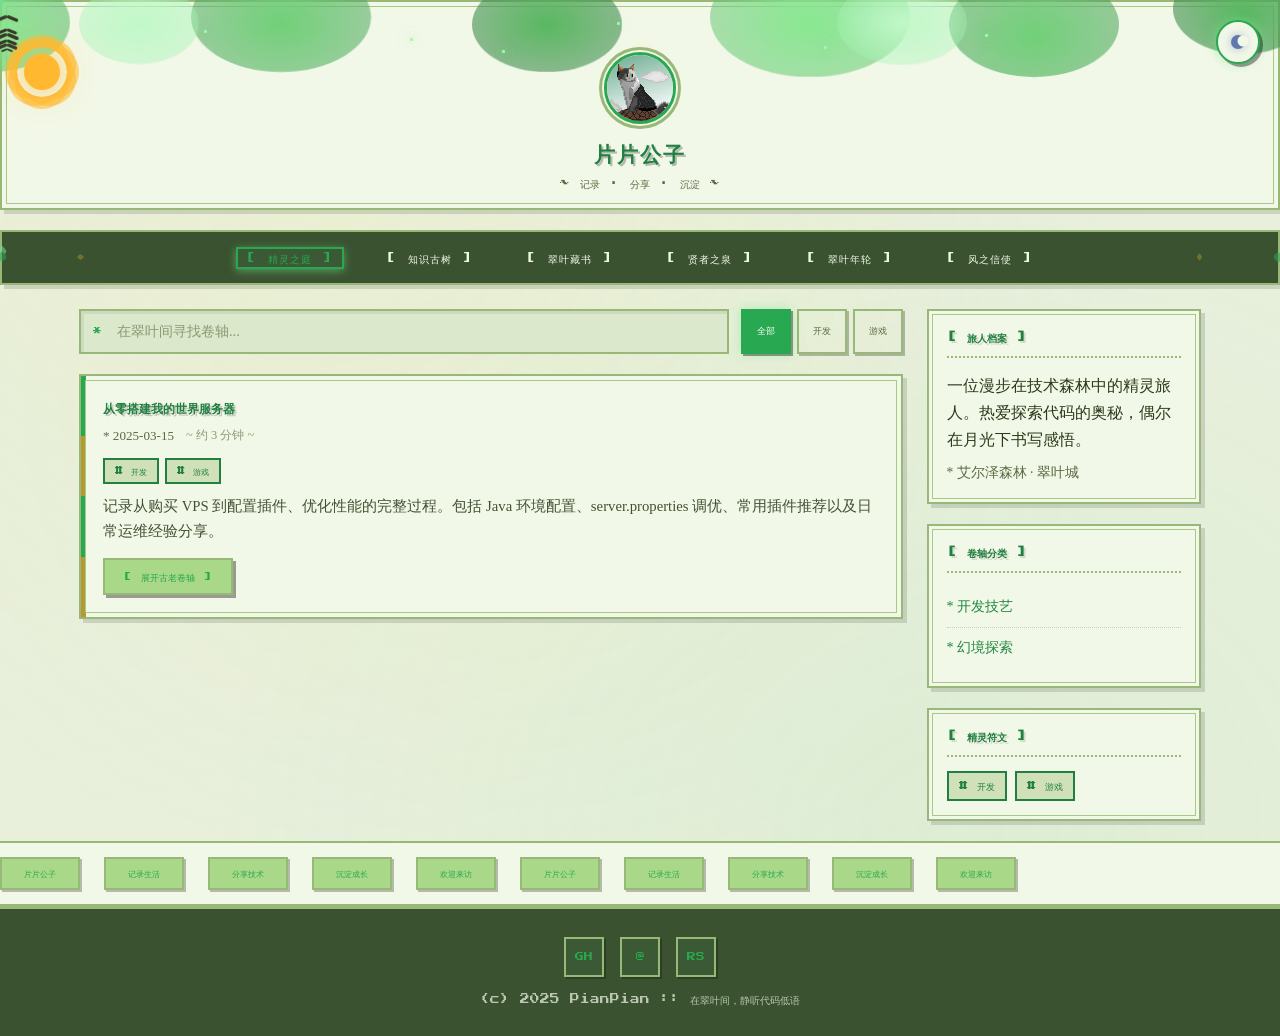
==== commit b55874b1: "Add files via upload" ====
--- a/index.html
+++ b/index.html
@@ -5,10 +5,37 @@
   <meta name="viewport" content="width=device-width, initial-scale=1.0">
   <meta name="description" content="片片公子的个人博客 — 记录技术学习、开发笔记与生活感悟">
   <meta name="keywords" content="个人博客,技术分享,学习笔记,前端开发">
+  <!-- Open Graph / Social -->
+  <meta property="og:title" content="片片公子">
+  <meta property="og:description" content="记录技术学习、开发笔记与生活感悟">
+  <meta property="og:type" content="website">
+  <meta property="og:url" content="https://www.pianpian123.top/">
+  <meta property="og:image" content="https://www.pianpian123.top/avatar.jpg">
+  <meta name="twitter:card" content="summary">
   <title>片片公子</title>
+  <link rel="preconnect" href="https://fonts.googleapis.com">
+  <link rel="preconnect" href="https://fonts.gstatic.com" crossorigin>
+  <link href="https://fonts.googleapis.com/css2?family=Press+Start+2P&display=swap" rel="stylesheet">
+  <link rel="manifest" href="manifest.json">
+  <meta name="theme-color" content="#0a1a10">
+  <link rel="alternate" type="application/atom+xml" title="片片公子" href="/feed.xml">
   <link rel="stylesheet" href="style.css">
+  <!-- JSON-LD 结构化数据 -->
+  <script type="application/ld+json">
+  {
+    "@context": "https://schema.org",
+    "@type": "Blog",
+    "name": "片片公子",
+    "description": "记录技术学习、开发笔记与生活感悟",
+    "url": "https://www.pianpian123.top/",
+    "author": { "@type": "Person", "name": "片片公子" }
+  }
+  </script>
 </head>
 <body data-page="home">
+
+  <!-- 跳过导航 -->
+  <a href="#main-content" class="skip-link">跳过导航，直达内容</a>
 
   <!-- 天穹星体：月亮/太阳（在导航栏下方） -->
   <div class="celestial-body"></div>
@@ -59,7 +86,7 @@
         </div>
         <div class="tree-fairy"></div>
       </div>
-      <img src="avatar.jpg" alt="纹章" class="avatar">
+      <img src="avatar.jpg" alt="纹章" class="avatar" loading="lazy">
       <h1 class="blog-title">片片公子</h1>
       <p class="blog-subtitle">~ 记录 · 分享 · 沉淀 ~</p>
     </div>
@@ -76,18 +103,19 @@
         <li class="nav-item"><a href="article-detail.html?id=mc-server" class="nav-link" data-page="article">[ 知识古树 ]</a></li>
         <li class="nav-item"><a href="#" class="nav-link" data-page="categories">[ 翠叶藏书 ]</a></li>
         <li class="nav-item"><a href="#" class="nav-link" data-page="about">[ 贤者之泉 ]</a></li>
+        <li class="nav-item"><a href="#" class="nav-link" data-page="archive">[ 翠叶年轮 ]</a></li>
         <li class="nav-item"><a href="#" class="nav-link" data-page="contact">[ 风之信使 ]</a></li>
       </ul>
     </div>
   </nav>
 
   <!-- 主体 -->
-  <main class="container blog-main">
+  <main class="container blog-main" id="main-content">
     <section class="articles">
       <div class="search-section">
         <div class="search-wrapper">
           <span class="icon">*</span>
-          <input type="text" class="search-input" id="searchInput" placeholder="在翠叶间寻找卷轴..." autocomplete="off">
+          <input type="text" class="search-input" id="searchInput" placeholder="在翠叶间寻找卷轴..." autocomplete="off" aria-label="搜索文章">
         </div>
         <div class="filter-tags" id="filterTags"></div>
       </div>
@@ -108,8 +136,10 @@
         <h3 class="widget-title">[ 卷轴分类 ]</h3>
         <ul class="widget-list">
           <li><a href="#" data-tag-filter="开发">* 开发技艺</a></li>
+          <!--
           <li><a href="#" data-tag-filter="笔记">* 旅人笔记</a></li>
           <li><a href="#" data-tag-filter="感悟">* 古树低语</a></li>
+          -->
           <li><a href="#" data-tag-filter="游戏">* 幻境探索</a></li>
         </ul>
       </div>
@@ -118,8 +148,10 @@
         <h3 class="widget-title">[ 精灵符文 ]</h3>
         <div class="tag-cloud">
           <span class="tag" data-tag="开发"># 开发</span>
+          <!--
           <span class="tag" data-tag="笔记"># 笔记</span>
           <span class="tag" data-tag="感悟"># 感悟</span>
+          -->
           <span class="tag" data-tag="游戏"># 游戏</span>
         </div>
       </div>
@@ -139,6 +171,7 @@
         <p>从零搭建Minecraft服务器全过程记录，含Java配置与插件推荐</p>
         <span class="tag"># 游戏</span><span class="tag"># 开发</span>
       </div>
+      <!--
       <div class="project-card">
         <div class="project-icon">JS</div>
         <h3>JavaScript 异步编程</h3>
@@ -157,6 +190,7 @@
         <p>Git Flow / GitHub Flow / Trunk-Based 分支策略对比</p>
         <span class="tag"># 开发</span><span class="tag"># 笔记</span>
       </div>
+      -->
       <div class="project-card">
         <div class="project-icon">??</div>
         <h3>更多卷轴即将揭晓</h3>
@@ -189,6 +223,15 @@
     </div>
   </section>
 
+  <!-- ══ 翠叶年轮 — 文章归档 ══ -->
+  <section class="container page-section" id="page-archive">
+    <div class="section-header">
+      <h2 class="section-title">[ 翠叶年轮 ]</h2>
+      <p class="section-desc">* 时光在古树的年轮上留下痕迹，每一圈都是一段旅程</p>
+    </div>
+    <div class="timeline" id="timelineContainer"></div>
+  </section>
+
   <!-- ══ 风之信使 — 联系方式 ══ -->
   <section class="container page-section" id="page-contact">
     <div class="section-header">
@@ -197,7 +240,7 @@
     </div>
     <div class="contact-simple">
       <p class="contact-qq-num">QQ 1240778501</p>
-      <a href="tencent://message/?uin=1240778501" class="contact-qq-btn">[ 发起会话 ]</a>
+      <a href="tencent://message/?uin=1240778501" class="contact-qq-btn" rel="noopener noreferrer">[ 发起会话 ]</a>
     </div>
   </section>
 
@@ -227,20 +270,8 @@
     </div>
   </footer>
 
+  <script src="utils.js"></script>
+  <script src="article-data.js"></script>
   <script src="script.js"></script>
-  <script>
-    // 生成精灵光点
-    (function() {
-      var container = document.getElementById('fireflies');
-      if (!container) return;
-      var html = '';
-      for (var i = 0; i < 25; i++) {
-        html += '<div class="firefly" style="left:' + (Math.random()*95).toFixed(1) + '%;top:' +
-          (Math.random()*90).toFixed(1) + '%;--dur:' + (2+Math.random()*5).toFixed(1) +
-          's;--delay:' + (Math.random()*6).toFixed(1) + 's;"></div>';
-      }
-      container.innerHTML = html;
-    })();
-  </script>
 </body>
 </html>
--- a/style.css
+++ b/style.css
@@ -1,9 +1,7 @@
-/* ============================================================
+/* ════════════════════════════════════════════════════════
    "片片公子" 个人博客 — 精灵森林像素艺术
    翠绿古木 · 世界树 · 林间光影
-   ============================================================ */
-
-@import url('https://fonts.googleapis.com/css2?family=Press+Start+2P&display=swap');
+   ════════════════════════════════════════════════════════ */
 
 /* ════════════════════════════════════════════════════════
    CSS 变量：暗色模式（月光下的古老森林）
@@ -184,6 +182,35 @@
 
 ::selection { background: var(--emerald); color: #fff; }
 
+/* ════════════════════════════════════════════════════════
+   焦点指示器
+   ════════════════════════════════════════════════════════ */
+:focus-visible {
+  outline: 2px solid var(--emerald);
+  outline-offset: 2px;
+}
+
+/* ════════════════════════════════════════════════════════
+   跳过导航链接
+   ════════════════════════════════════════════════════════ */
+.skip-link {
+  position: absolute;
+  top: -100px;
+  left: 10px;
+  z-index: 100000;
+  padding: 8px 16px;
+  background: var(--emerald);
+  color: #fff;
+  font-family: var(--font-pixel);
+  font-size: 0.55rem;
+  text-decoration: none;
+  border: 2px solid #fff;
+  transition: top 0.2s;
+}
+.skip-link:focus {
+  top: 5px;
+}
+
 .container {
   width: 90%;
   max-width: 1200px;
@@ -192,24 +219,39 @@
 }
 
 /* ════════════════════════════════════════════════════════
-   进度条 — 翡翠光脉
+   进度条 v2 — 翡翠光脉 · 流动光纹
    ════════════════════════════════════════════════════════ */
 .progress-bar {
   position: fixed; top: 0; left: 0;
   height: 5px; z-index: 10001; width: 0%;
-  background: linear-gradient(90deg, var(--emerald), var(--gold), var(--leaf-light));
-  box-shadow: 0 1px 6px var(--dust-glow);
+  background: linear-gradient(90deg,
+    var(--emerald) 0%, var(--gold) 35%, var(--leaf-light) 65%, var(--emerald) 100%);
+  background-size: 200% 100%;
+  box-shadow: 0 1px 8px var(--dust-glow), 0 0 20px rgba(48,200,112,0.15);
   transition: width 0.12s linear;
-}
-
-/* ════════════════════════════════════════════════════════
-   天穹星体 — 导航栏下方月亮/太阳
+  animation: progressShimmer 2s linear infinite;
+}
+@keyframes progressShimmer {
+  0%   { background-position: 200% 0; }
+  100% { background-position: 0 0; }
+}
+
+/* ════════════════════════════════════════════════════════
+   天穹星体 v2 — 旋转天体 + 星尘环绕
    ════════════════════════════════════════════════════════ */
 .celestial-body {
   position: fixed;
   top: 46px; left: 16px;
   z-index: 997;
-  width: 52px; height: 52px;
+  width: 60px; height: 60px;
+  pointer-events: none;
+}
+
+/* 星尘光环 — 环绕天体的粒子 */
+.celestial-stardust {
+  position: absolute;
+  top: 50%; left: 50%;
+  width: 0; height: 0;
   pointer-events: none;
 }
 
@@ -226,7 +268,8 @@
     0 0 18px rgba(240, 224, 144, 0.55),
     0 0 40px rgba(240, 224, 144, 0.28),
     0 0 65px rgba(240, 224, 144, 0.10);
-  animation: moonGlow 4s ease-in-out infinite;
+  animation: moonGlow 4s ease-in-out infinite, celestialRotate 120s linear infinite;
+  transform-origin: center center;
 }
 
 /* 月牙缺口 — 用背景色圆片遮盖 */
@@ -243,6 +286,11 @@
 @keyframes moonGlow {
   0%, 100% { box-shadow: 0 0 18px rgba(240, 224, 144, 0.55), 0 0 40px rgba(240, 224, 144, 0.28), 0 0 65px rgba(240, 224, 144, 0.10); }
   50%      { box-shadow: 0 0 26px rgba(240, 224, 144, 0.70), 0 0 52px rgba(240, 224, 144, 0.38), 0 0 80px rgba(240, 224, 144, 0.16); }
+}
+
+@keyframes celestialRotate {
+  0%   { transform: rotate(0deg); }
+  100% { transform: rotate(360deg); }
 }
 
 /* ── 明亮模式：太阳 ── */
@@ -254,7 +302,7 @@
     0 0 22px rgba(255, 184, 48, 0.65),
     0 0 48px rgba(255, 200, 60, 0.35),
     0 0 75px rgba(255, 200, 80, 0.15);
-  animation: sunGlow 3s ease-in-out infinite;
+  animation: sunGlow 3s ease-in-out infinite, celestialRotate 90s linear infinite;
 }
 
 /* 太阳光线 — 8 条像素光线 */
@@ -271,7 +319,7 @@
     7px  -7px 0 2px rgba(255, 184, 48, 0.55),
     -7px  7px 0 2px rgba(255, 184, 48, 0.55),
     7px   7px 0 2px rgba(255, 184, 48, 0.55);
-  animation: sunRayPulse 3s ease-in-out infinite;
+  animation: sunRayPulse 3s ease-in-out infinite, celestialRotate 90s linear infinite;
 }
 
 @keyframes sunGlow {
@@ -282,6 +330,27 @@
 @keyframes sunRayPulse {
   0%, 100% { opacity: 0.7; transform: rotate(0deg); }
   50%      { opacity: 1; transform: rotate(22.5deg); }
+}
+
+/* ── 暗夜星空粒子（暗色模式下可见） ── */
+.celestial-particles {
+  position: absolute;
+  top: 50%; left: 50%;
+  width: 0; height: 0;
+  pointer-events: none;
+}
+.celestial-particle {
+  position: absolute;
+  width: 2px; height: 2px;
+  background: #fff;
+  border-radius: 50%;
+  animation: starTwinkle var(--star-dur, 2s) ease-in-out infinite;
+  animation-delay: var(--star-delay, 0s);
+  opacity: 0;
+}
+@keyframes starTwinkle {
+  0%, 100% { opacity: 0.2; transform: scale(0.5); }
+  50%      { opacity: 1; transform: scale(1.5); }
 }
 
 /* ════════════════════════════════════════════════════════
@@ -407,7 +476,7 @@
 .back-to-top:active { transform: translateY(0); }
 
 /* ════════════════════════════════════════════════════════
-   精灵光点（叶间光线粒子）
+   精灵光点 v2 — 正弦波浪轨迹 · 多色渐变
    ════════════════════════════════════════════════════════ */
 .fireflies {
   position: fixed; top: 0; left: 0;
@@ -417,13 +486,14 @@
 }
 .firefly {
   position: absolute;
-  width: 4px; height: 4px;
+  width: var(--size, 4px); height: var(--size, 4px);
   background: var(--dust-color);
   border-radius: 50%;
   box-shadow: 0 0 6px var(--dust-glow), 0 0 14px var(--dust-glow);
-  animation: fireflyFloat var(--dur) ease-in-out infinite;
+  animation: fireflyFloat var(--dur) var(--easing, ease-in-out) infinite;
   animation-delay: var(--delay);
   opacity: 0;
+  will-change: transform, opacity;
   transition: opacity 0.6s ease;
 }
 /* 暗夜萤火增强 — 更大光晕、随机色彩倾向 */
@@ -438,12 +508,24 @@
   background: #80e8c0;
   box-shadow: 0 0 7px rgba(128,232,192,0.6), 0 0 16px rgba(96,224,160,0.4);
 }
+.firefly:nth-child(7n+3) {
+  background: #c8a0ff;
+  box-shadow: 0 0 6px rgba(200,160,255,0.5), 0 0 14px rgba(180,140,240,0.35);
+}
+.firefly:nth-child(4n) { --size: 3px; }
+.firefly:nth-child(5n) { --size: 6px; }
+.firefly:nth-child(9n) { --size: 2px; }
+/* 正弦波浪轨迹 — 每只萤火虫有不同的波浪相位和振幅 */
 @keyframes fireflyFloat {
-  0%   { opacity: 0; transform: translateY(0) translateX(0); }
-  20%  { opacity: 1; }
-  50%  { opacity: 0.8; transform: translateY(-60px) translateX(20px); }
-  80%  { opacity: 0.3; }
-  100% { opacity: 0; transform: translateY(-120px) translateX(-20px); }
+  0%   { opacity: 0; transform: translateY(0)    translateX(0) scale(1); }
+  8%   { opacity: var(--peak-opacity, 0.9); }
+  15%  { transform: translateY(-18px) translateX(calc(var(--wave-amp, 20px) * 0.45)) scale(1.15); }
+  28%  { transform: translateY(-36px) translateX(calc(var(--wave-amp, 20px) * 0.9)) scale(0.95); }
+  42%  { transform: translateY(-54px) translateX(calc(var(--wave-amp, 20px) * 0.55)) scale(1.1); }
+  55%  { opacity: 0.7; transform: translateY(-72px) translateX(calc(var(--wave-amp, 20px) * -0.2)); }
+  68%  { transform: translateY(-90px) translateX(calc(var(--wave-amp, 20px) * -0.75)) scale(0.85); }
+  82%  { opacity: 0.3; transform: translateY(-108px) translateX(calc(var(--wave-amp, 20px) * -0.45)) scale(0.7); }
+  100% { opacity: 0; transform: translateY(-130px) translateX(0) scale(0.3); }
 }
 
 /* ════════════════════════════════════════════════════════
@@ -455,7 +537,6 @@
   animation: none !important;
 }
 
-/* ════════════════════════════════════════════════════════
 /* ════════════════════════════════════════════════════════
    天际飞鸟 — V形候鸟（白日可见）
    ════════════════════════════════════════════════════════ */
@@ -477,6 +558,7 @@
   width: 14px; height: 8px;
   animation: birdFly var(--fly-dur) linear infinite;
   animation-delay: var(--fly-delay);
+  will-change: transform;
 }
 /* 左翅 \ */
 .bird::before {
@@ -598,6 +680,7 @@
 /* 树冠微呼吸 */
 .leaf-cluster {
   animation: leafBreathe 5s ease-in-out infinite;
+  will-change: transform;
 }
 .lc1, .lc5 { animation-delay: 0s; }
 .lc2, .lc6 { animation-delay: 1.2s; }
@@ -625,6 +708,7 @@
   border-radius: 50%;
   box-shadow: 0 0 6px var(--dust-glow), 0 0 14px var(--dust-glow);
   animation: sparkleGlow 3s ease-in-out infinite;
+  will-change: transform, opacity;
 }
 .sparkle:nth-child(1) { top: 15%; left: 12%; animation-delay: 0s; }
 .sparkle:nth-child(2) { top: 22%; left: 30%; animation-delay: 0.5s; }
@@ -918,6 +1002,7 @@
 .article-card {
   opacity: 0;
   transform: translateY(28px);
+  will-change: transform, opacity;
   background-color: var(--bg-card);
   box-shadow: var(--shadow);
   padding: 22px; margin-bottom: 20px;
@@ -1321,10 +1406,7 @@
   align-items: center; margin-bottom: 6px;
 }
 /* ════════════════════════════════════════════════════════
-   卡片滚动渐入
-
-/* ════════════════════════════════════════════════════════
-   飘落翠叶
+   飘落翠叶 v2 — 摆动飘落 · 多形叶片 · 阵风回旋
    ════════════════════════════════════════════════════════ */
 .falling-leaf {
   position: fixed;
@@ -1333,19 +1415,52 @@
   image-rendering: pixelated;
 }
 .falling-leaf .leaf-inner {
-  width: 10px; height: 10px;
-  background: var(--emerald);
-  border-radius: 0 50% 50% 0;
-  opacity: 0.65;
+  width: var(--leaf-size, 10px); height: var(--leaf-size, 10px);
+  background: var(--leaf-color, var(--emerald));
+  border-radius: var(--leaf-shape, 0 50% 50% 0);
+  opacity: 0;
   box-shadow: 4px -2px 0 var(--leaf-light), 6px 2px 0 rgba(80,224,128,0.25);
-  animation: leafDrift var(--fall-dur) linear infinite;
+  animation:
+    leafDrift var(--fall-dur) var(--fall-easing, linear) infinite,
+    leafSway var(--sway-dur, 3s) ease-in-out infinite;
+  will-change: transform;
   animation-delay: var(--fall-delay);
 }
+/* 叶形变体 — 通过自定义属性实现多样性 */
+.falling-leaf:nth-child(3n) .leaf-inner {
+  --leaf-shape: 50% 0 50% 0;
+  --leaf-color: #70c850;
+}
+.falling-leaf:nth-child(4n) .leaf-inner {
+  --leaf-shape: 0 0 50% 50%;
+  --leaf-color: #50b840;
+  box-shadow: 3px 3px 0 rgba(80,200,60,0.4);
+}
+.falling-leaf:nth-child(5n) .leaf-inner {
+  --leaf-shape: 50% 50% 0 0;
+  --leaf-color: #90d870;
+}
+.falling-leaf:nth-child(7n) .leaf-inner {
+  --leaf-shape: 30% 70% 70% 30%;
+  --leaf-color: #e8c840;
+  box-shadow: 3px -2px 0 rgba(232,200,64,0.4);
+}
 @keyframes leafDrift {
-  0%   { transform: translateY(-5vh) rotate(0deg) translateX(0); opacity: 0; }
-  8%   { opacity: 0.7; }
-  92%  { opacity: 0.5; }
+  0%   { transform: translateY(-8vh) rotate(0deg) translateX(0); opacity: 0; }
+  6%   { opacity: 0.75; }
+  15%  { transform: translateY(8vh) rotate(calc(var(--spin) * 0.15)) translateX(calc(var(--drift) * 0.25)); }
+  35%  { transform: translateY(28vh) rotate(calc(var(--spin) * 0.38)) translateX(calc(var(--drift) * 0.55)); }
+  55%  { transform: translateY(52vh) rotate(calc(var(--spin) * 0.62)) translateX(calc(var(--drift) * 0.7)); }
+  70%  { transform: translateY(68vh) rotate(calc(var(--spin) * 0.80)) translateX(calc(var(--drift) * 0.9)); opacity: 0.55; }
+  88%  { opacity: 0.2; }
   100% { transform: translateY(105vh) rotate(var(--spin)) translateX(var(--drift)); opacity: 0; }
+}
+/* 水平摆动 — 模拟风中飘摇 */
+@keyframes leafSway {
+  0%, 100% { translate: 0 0; }
+  25%      { translate: 8px -3px; }
+  50%      { translate: -6px 1px; }
+  75%      { translate: 4px -2px; }
 }
 
 /* ════════════════════════════════════════════════════════
@@ -1504,7 +1619,7 @@
 }
 
 
-/* ══ 贤者之泉 — 像素喷泉 ══ */
+/* ══ 贤者之泉 v2 — 像素喷泉 · 溅射水花 · 辉光脉动 ══ */
 .fountain-box {
   max-width: 500px;
   margin: 0 auto;
@@ -1530,6 +1645,11 @@
     -8px 0 0 var(--border), 8px 0 0 var(--border),
     -16px -2px 0 rgba(42,74,50,0.6), 16px -2px 0 rgba(42,74,50,0.6),
     0 -4px 0 var(--emerald);
+  animation: fountainGlow 2.4s ease-in-out infinite;
+}
+@keyframes fountainGlow {
+  0%, 100% { box-shadow: -8px 0 0 var(--border), 8px 0 0 var(--border), -16px -2px 0 rgba(42,74,50,0.6), 16px -2px 0 rgba(42,74,50,0.6), 0 -4px 0 var(--emerald); }
+  50%      { box-shadow: -8px 0 0 var(--border), 8px 0 0 var(--border), -16px -2px 0 rgba(42,74,50,0.6), 16px -2px 0 rgba(42,74,50,0.6), 0 -4px 0 var(--emerald), 0 0 18px var(--dust-glow); }
 }
 /* 水面涟漪 */
 .pool-ripple {
@@ -1540,13 +1660,14 @@
   border-radius: 50%;
   opacity: 0;
   animation: rippleOut 2s ease-out infinite;
+  will-change: width, opacity;
 }
 .r1 { width: 20px; height: 6px; animation-delay: 0s; }
 .r2 { width: 20px; height: 6px; animation-delay: 0.7s; }
 .r3 { width: 20px; height: 6px; animation-delay: 1.4s; }
 @keyframes rippleOut {
   0%   { width: 10px; opacity: 0.7; }
-  100% { width: 160px; opacity: 0; }
+  100% { width: 180px; opacity: 0; }
 }
 /* 水珠粒子 */
 .water-drops {
@@ -1560,36 +1681,39 @@
   position: absolute;
   left: 50%;
   transform: translateX(-50%);
-  width: 4px; height: 4px;
+  width: var(--drop-size, 4px); height: var(--drop-size, 4px);
   background: var(--emerald);
   border-radius: 50%;
   box-shadow: 0 0 6px var(--dust-glow);
   animation: dropUp var(--dur) ease-out infinite;
+  will-change: transform, opacity;
   animation-delay: var(--delay);
   opacity: 0;
 }
-.d1  { --dur: 1.2s; --delay: 0s; }
+.d1  { --dur: 1.2s; --delay: 0s; --drop-size: 5px; }
 .d2  { --dur: 1.4s; --delay: 0.15s; }
-.d3  { --dur: 1.1s; --delay: 0.3s; }
-.d4  { --dur: 1.5s; --delay: 0.45s; }
+.d3  { --dur: 1.1s; --delay: 0.3s; --drop-size: 3px; }
+.d4  { --dur: 1.5s; --delay: 0.45s; --drop-size: 5px; }
 .d5  { --dur: 1.3s; --delay: 0.6s; }
-.d6  { --dur: 1.2s; --delay: 0.75s; }
-.d7  { --dur: 1.6s; --delay: 0.9s; }
+.d6  { --dur: 1.2s; --delay: 0.75s; --drop-size: 6px; }
+.d7  { --dur: 1.6s; --delay: 0.9s; --drop-size: 3px; }
 .d8  { --dur: 1.1s; --delay: 1.05s; }
-.d9  { --dur: 1.4s; --delay: 1.2s; }
+.d9  { --dur: 1.4s; --delay: 1.2s; --drop-size: 4px; }
 .d10 { --dur: 1.3s; --delay: 1.35s; }
 /* 交替色彩 */
 .drop:nth-child(odd)  { background: #60e0ff; box-shadow: 0 0 6px rgba(96,224,255,0.6); }
 .drop:nth-child(3n)  { background: #ffe890; box-shadow: 0 0 6px rgba(255,232,144,0.6); }
 @keyframes dropUp {
-  0%   { bottom: 0;   opacity: 1; transform: translateX(-50%) scale(1); }
-  60%  { opacity: 0.9; }
-  100% { bottom: 110px; opacity: 0; transform: translateX(-50%) translateX(var(--drift, 0px)) scale(0.3); }
-}
-/* 水珠左右飘散 */
-.drop:nth-child(2n)  { --drift: 10px; }
-.drop:nth-child(4n)  { --drift: -8px; }
-.drop:nth-child(3n+1) { --drift: 4px; }
+  0%   { bottom: 0; opacity: 1; transform: translateX(-50%) scale(1); }
+  20%  { opacity: 1; transform: translateX(calc(-50% + var(--drift, 0px) * 0.2)) scale(1.2); }
+  60%  { opacity: 0.85; }
+  100% { bottom: 115px; opacity: 0; transform: translateX(calc(-50% + var(--drift, 0px))) scale(0.3); }
+}
+/* 水珠左右飘散 + 大小变化 */
+.drop:nth-child(2n)  { --drift: 14px; }
+.drop:nth-child(4n)  { --drift: -10px; }
+.drop:nth-child(3n+1) { --drift: 6px; }
+.drop:nth-child(5n)  { --drift: -16px; }
 
 /* ══ 风之信使 ══ */
 .contact-simple {
@@ -1685,6 +1809,12 @@
       -4px 4px 0 1px rgba(255,184,48,0.55), 4px 4px 0 1px rgba(255,184,48,0.55);
   }
 
+  /* 移动端喷泉 */
+  .fountain-pool { height: 150px; }
+  .fountain-base { bottom: 24px; width: 24px; height: 12px; }
+  .water-drops { bottom: 32px; height: 100px; }
+  .pool-ripple { bottom: 18px; }
+
   /* 移动端导航栏装饰 — 缩到内侧 */
   .blog-nav::before { left: 4px; width: 5px; height: 5px; }
   .blog-nav::after  { right: 4px; width: 5px; height: 5px; }
@@ -1700,3 +1830,174 @@
   .article-nav { flex-direction: column; }
   .article-title { font-size: 0.6rem; }
 }
+
+/* ════════════════════════════════════════════════════════
+   代码块复制按钮
+   ════════════════════════════════════════════════════════ */
+.code-copy-btn {
+  position: absolute;
+  top: 6px; right: 8px;
+  padding: 4px 10px;
+  border: 1px solid var(--border);
+  background: var(--bg-card);
+  color: var(--text-secondary);
+  font-family: var(--font-pixel);
+  font-size: 0.45rem;
+  cursor: url("ShuBiao32.png"), auto;
+  transition: all var(--transition);
+}
+.code-copy-btn:hover {
+  border-color: var(--emerald);
+  color: var(--emerald);
+  box-shadow: 0 0 8px var(--dust-glow);
+}
+
+/* ════════════════════════════════════════════════════════
+   搜索结果高亮
+   ════════════════════════════════════════════════════════ */
+.search-highlight {
+  background: var(--emerald);
+  color: #fff;
+  padding: 1px 3px;
+  border-radius: 1px;
+}
+
+/* ════════════════════════════════════════════════════════
+   文章分享按钮
+   ════════════════════════════════════════════════════════ */
+.article-share {
+  margin-bottom: 16px;
+  padding-bottom: 12px;
+  border-bottom: 2px dotted var(--border);
+}
+.share-btn {
+  padding: 6px 14px;
+  border: 2px solid var(--border);
+  background: var(--accent);
+  color: var(--emerald);
+  font-family: var(--font-pixel);
+  font-size: 0.5rem;
+  box-shadow: 2px 2px 0 #00000040;
+  transition: all var(--transition);
+  cursor: url("ShuBiao32.png"), auto;
+}
+.share-btn:hover {
+  border-color: var(--emerald);
+  transform: translateY(-1px);
+  box-shadow: 3px 3px 0 #00000040, 0 0 10px var(--dust-glow);
+}
+
+/* ════════════════════════════════════════════════════════
+   翠叶年轮 — 文章归档时间线
+   ════════════════════════════════════════════════════════ */
+.timeline {
+  max-width: 650px;
+  margin: 0 auto;
+}
+.timeline-year {
+  margin-bottom: 28px;
+}
+.timeline-year-title {
+  font-family: var(--font-pixel);
+  font-size: 0.6rem;
+  color: var(--emerald);
+  padding-bottom: 8px;
+  margin-bottom: 12px;
+  border-bottom: 2px dotted var(--border);
+}
+.timeline-item {
+  display: flex;
+  flex-wrap: wrap;
+  align-items: baseline;
+  gap: 10px;
+  padding: 10px 14px;
+  margin-bottom: 8px;
+  background: var(--bg-card);
+  border: 2px solid var(--border);
+  box-shadow: var(--shadow-sm);
+  transition: all var(--transition);
+}
+.timeline-item:hover {
+  transform: translateX(3px);
+  border-left-color: var(--emerald);
+  box-shadow: 3px 3px 0 #00000040;
+}
+.timeline-date {
+  font-family: var(--font-pixel);
+  font-size: 0.48rem;
+  color: var(--text-muted);
+  min-width: 95px;
+}
+.timeline-link {
+  font-size: 0.92rem;
+  color: var(--text);
+  flex: 1;
+  min-width: 200px;
+  transition: color var(--transition);
+}
+.timeline-link:hover {
+  color: var(--emerald);
+}
+.timeline-tags {
+  display: flex;
+  flex-wrap: wrap;
+  gap: 4px;
+}
+.timeline-tags .tag {
+  font-size: 0.45rem;
+  padding: 2px 6px;
+}
+
+@media (max-width: 480px) {
+  .timeline-item { flex-direction: column; gap: 4px; }
+  .timeline-date { min-width: auto; }
+}
+
+/* ════════════════════════════════════════════════════════
+   按钮点击涟漪
+   ════════════════════════════════════════════════════════ */
+.btn-ripple {
+  position: absolute;
+  border-radius: 50%;
+  background: rgba(48, 200, 112, 0.3);
+  pointer-events: none;
+  animation: rippleExpand 0.6s ease-out forwards;
+}
+@keyframes rippleExpand {
+  0%   { transform: scale(0); opacity: 1; }
+  100% { transform: scale(2); opacity: 0; }
+}
+
+/* ════════════════════════════════════════════════════════
+   主题切换粒子爆发
+   ════════════════════════════════════════════════════════ */
+.theme-particle {
+  position: fixed;
+  pointer-events: none;
+  z-index: 99999;
+  width: var(--p-size, 4px); height: var(--p-size, 4px);
+  background: var(--p-color, var(--emerald));
+  border-radius: 50%;
+  box-shadow: 0 0 6px var(--p-color, var(--dust-glow)), 0 0 12px var(--p-color, var(--dust-glow));
+  animation: themeBurst 0.7s ease-out forwards;
+}
+@keyframes themeBurst {
+  0%   { transform: translate(0, 0) scale(1); opacity: 1; }
+  60%  { opacity: 0.8; }
+  100% { transform: translate(var(--tx), var(--ty)) scale(0); opacity: 0; }
+}
+
+/* ════════════════════════════════════════════════════════
+   prefers-reduced-motion — 尊重用户动效偏好
+   ════════════════════════════════════════════════════════ */
+@media (prefers-reduced-motion: reduce) {
+  *, *::before, *::after {
+    animation-duration: 0.01ms !important;
+    animation-iteration-count: 1 !important;
+    transition-duration: 0.01ms !important;
+    scroll-behavior: auto !important;
+  }
+  .progress-bar { transition: none !important; }
+  .carousel-track { animation: none !important; }
+  .btn-ripple, .theme-particle { display: none !important; }
+}
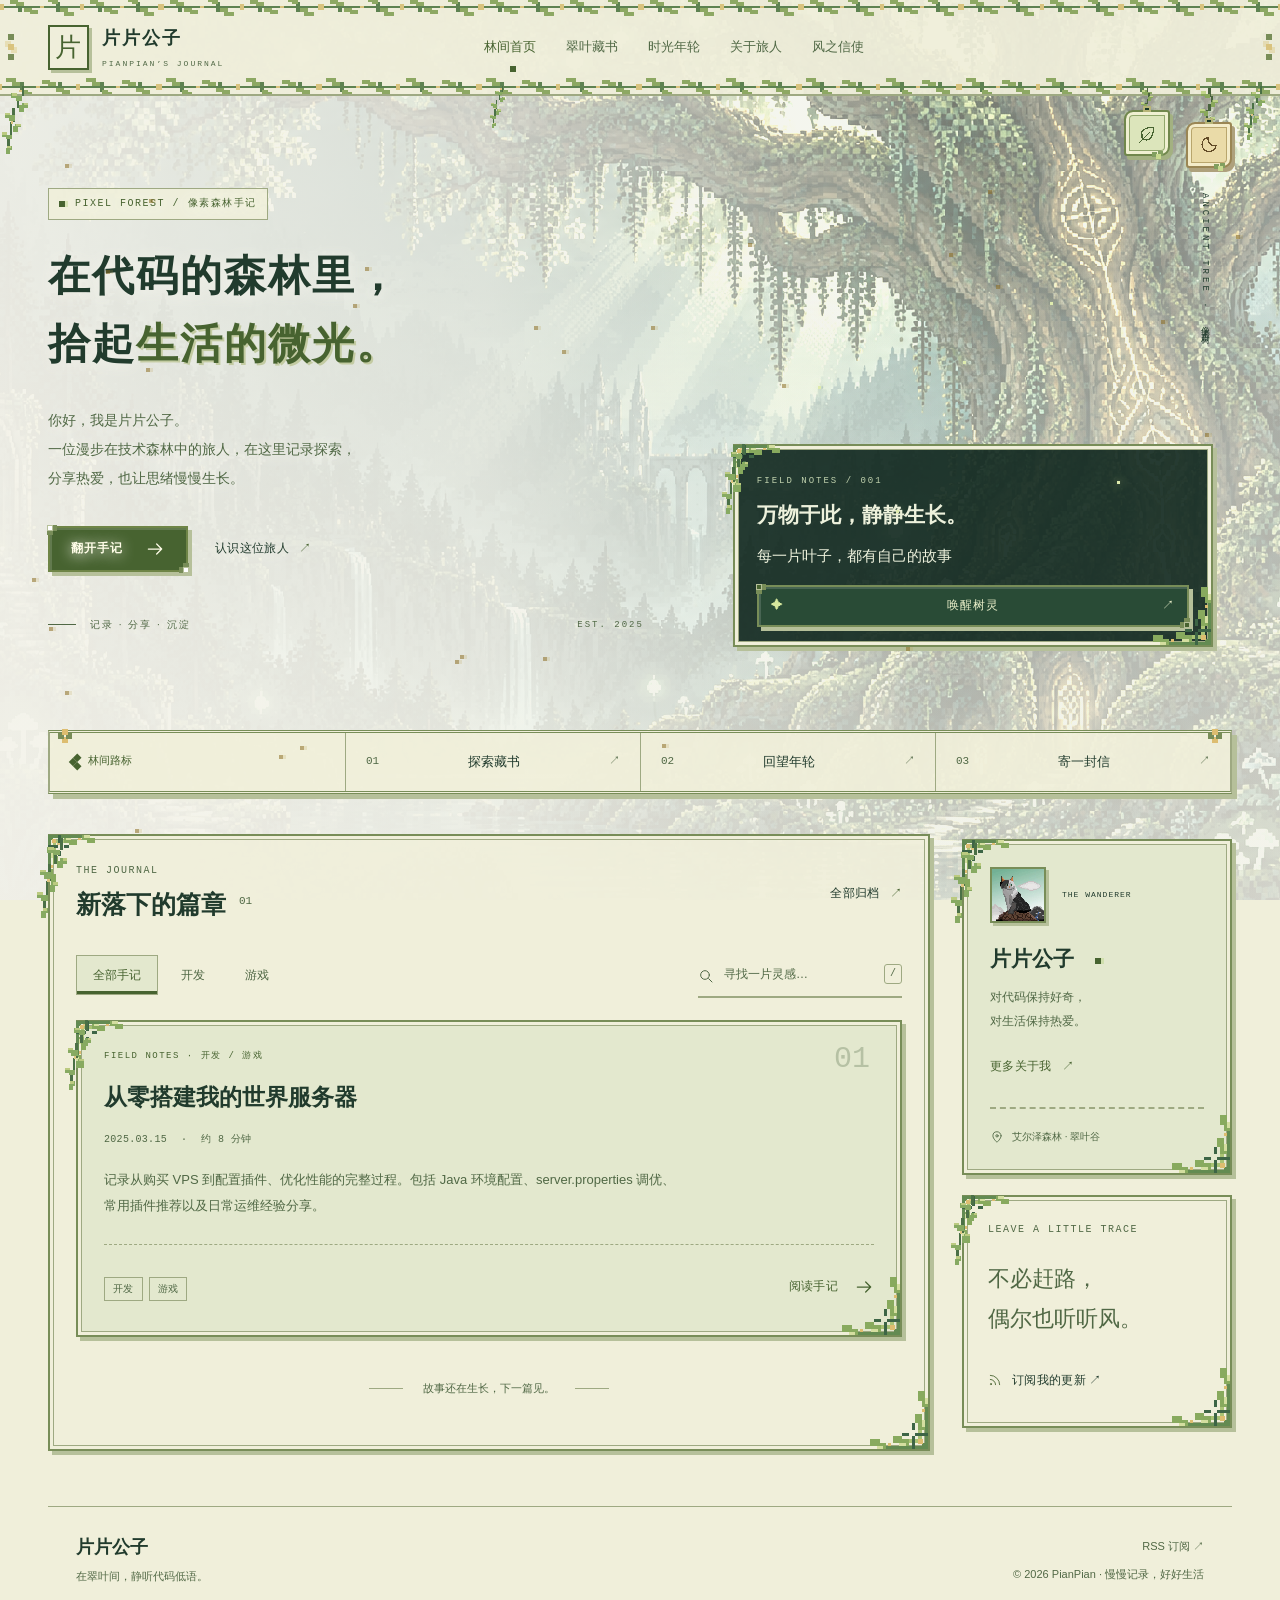
==== commit 432b0d54: "Add files via upload" ====
--- a/index.html
+++ b/index.html
@@ -1,277 +1,57 @@
-<!DOCTYPE html>
-<html lang="zh-CN">
-<head>
-  <meta charset="UTF-8">
-  <meta name="viewport" content="width=device-width, initial-scale=1.0">
-  <meta name="description" content="片片公子的个人博客 — 记录技术学习、开发笔记与生活感悟">
-  <meta name="keywords" content="个人博客,技术分享,学习笔记,前端开发">
-  <!-- Open Graph / Social -->
-  <meta property="og:title" content="片片公子">
-  <meta property="og:description" content="记录技术学习、开发笔记与生活感悟">
-  <meta property="og:type" content="website">
-  <meta property="og:url" content="https://www.pianpian123.top/">
-  <meta property="og:image" content="https://www.pianpian123.top/avatar.jpg">
-  <meta name="twitter:card" content="summary">
-  <title>片片公子</title>
-  <link rel="preconnect" href="https://fonts.googleapis.com">
-  <link rel="preconnect" href="https://fonts.gstatic.com" crossorigin>
-  <link href="https://fonts.googleapis.com/css2?family=Press+Start+2P&display=swap" rel="stylesheet">
-  <link rel="manifest" href="manifest.json">
-  <meta name="theme-color" content="#0a1a10">
-  <link rel="alternate" type="application/atom+xml" title="片片公子" href="/feed.xml">
-  <link rel="stylesheet" href="style.css">
-  <!-- JSON-LD 结构化数据 -->
-  <script type="application/ld+json">
-  {
-    "@context": "https://schema.org",
-    "@type": "Blog",
-    "name": "片片公子",
-    "description": "记录技术学习、开发笔记与生活感悟",
-    "url": "https://www.pianpian123.top/",
-    "author": { "@type": "Person", "name": "片片公子" }
-  }
-  </script>
-</head>
-<body data-page="home">
-
-  <!-- 跳过导航 -->
-  <a href="#main-content" class="skip-link">跳过导航，直达内容</a>
-
-  <!-- 天穹星体：月亮/太阳（在导航栏下方） -->
-  <div class="celestial-body"></div>
-
-  <!-- 林间雾气 -->
-  <div class="clouds">
-    <div class="cloud cloud1"></div>
-    <div class="cloud cloud2"></div>
-    <div class="cloud cloud3"></div>
-  </div>
-
-  <!-- 天际飞鸟（白日） -->
-  <div class="sky-birds" id="skyBirds"></div>
-
-  <!-- 精灵光点 -->
-  <div class="fireflies" id="fireflies"></div>
-
-  <!-- 翡翠光脉进度条 -->
-  <div class="progress-bar" id="progressBar"></div>
-
-  <!-- 精灵符文石 -->
-  <button class="theme-toggle" id="themeToggle" title="切换昼夜" aria-label="切换昼夜"></button>
-
-  <!-- 光羽 -->
-  <button class="back-to-top" id="backToTop" title="回到顶部" aria-label="回到顶部">^^</button>
-
-  <!-- 头部 -->
-  <header class="blog-header">
-    <div class="container">
-      <!-- 世界古树 — 全幅树冠覆顶 -->
-      <div class="world-tree">
-        <div class="tree-canopy-top">
-          <span class="leaf-cluster lc1"></span>
-          <span class="leaf-cluster lc2"></span>
-          <span class="leaf-cluster lc3"></span>
-          <span class="leaf-cluster lc4"></span>
-          <span class="leaf-cluster lc5"></span>
-          <span class="leaf-cluster lc6"></span>
-          <span class="leaf-cluster lc7"></span>
-          <span class="leaf-cluster lc8"></span>
-        </div>
-
-
-        <div class="tree-sparkles">
-          <span class="sparkle"></span><span class="sparkle"></span>
-          <span class="sparkle"></span><span class="sparkle"></span>
-          <span class="sparkle"></span><span class="sparkle"></span>
-        </div>
-        <div class="tree-fairy"></div>
-      </div>
-      <img src="avatar.jpg" alt="纹章" class="avatar" loading="lazy">
-      <h1 class="blog-title">片片公子</h1>
-      <p class="blog-subtitle">~ 记录 · 分享 · 沉淀 ~</p>
-    </div>
-  </header>
-
-  <!-- 古木枝廊导航 -->
-  <nav class="blog-nav">
-    <div class="container">
-      <button class="hamburger" id="hamburger" aria-label="菜单">
-        <span></span><span></span><span></span>
-      </button>
-      <ul class="nav-list" id="navList">
-        <li class="nav-item"><a href="#" class="nav-link active" data-page="home">[ 精灵之庭 ]</a></li>
-        <li class="nav-item"><a href="article-detail.html?id=mc-server" class="nav-link" data-page="article">[ 知识古树 ]</a></li>
-        <li class="nav-item"><a href="#" class="nav-link" data-page="categories">[ 翠叶藏书 ]</a></li>
-        <li class="nav-item"><a href="#" class="nav-link" data-page="about">[ 贤者之泉 ]</a></li>
-        <li class="nav-item"><a href="#" class="nav-link" data-page="archive">[ 翠叶年轮 ]</a></li>
-        <li class="nav-item"><a href="#" class="nav-link" data-page="contact">[ 风之信使 ]</a></li>
-      </ul>
-    </div>
-  </nav>
-
-  <!-- 主体 -->
-  <main class="container blog-main" id="main-content">
-    <section class="articles">
-      <div class="search-section">
-        <div class="search-wrapper">
-          <span class="icon">*</span>
-          <input type="text" class="search-input" id="searchInput" placeholder="在翠叶间寻找卷轴..." autocomplete="off" aria-label="搜索文章">
-        </div>
-        <div class="filter-tags" id="filterTags"></div>
-      </div>
-
-      <div id="articlesContainer"></div>
-    </section>
-
-    <aside class="sidebar">
-      <div class="widget">
-        <h3 class="widget-title">[ 旅人档案 ]</h3>
-        <p>一位漫步在技术森林中的精灵旅人。热爱探索代码的奥秘，偶尔在月光下书写感悟。</p>
-        <p style="margin-top:8px;font-size:0.85rem;color:var(--text-secondary);">
-          * 艾尔泽森林 · 翠叶城
-        </p>
-      </div>
-
-      <div class="widget">
-        <h3 class="widget-title">[ 卷轴分类 ]</h3>
-        <ul class="widget-list">
-          <li><a href="#" data-tag-filter="开发">* 开发技艺</a></li>
-          <!--
-          <li><a href="#" data-tag-filter="笔记">* 旅人笔记</a></li>
-          <li><a href="#" data-tag-filter="感悟">* 古树低语</a></li>
-          -->
-          <li><a href="#" data-tag-filter="游戏">* 幻境探索</a></li>
-        </ul>
-      </div>
-
-      <div class="widget">
-        <h3 class="widget-title">[ 精灵符文 ]</h3>
-        <div class="tag-cloud">
-          <span class="tag" data-tag="开发"># 开发</span>
-          <!--
-          <span class="tag" data-tag="笔记"># 笔记</span>
-          <span class="tag" data-tag="感悟"># 感悟</span>
-          -->
-          <span class="tag" data-tag="游戏"># 游戏</span>
-        </div>
-      </div>
-    </aside>
-  </main>
-
-  <!-- ══ 翠叶藏书 — 项目文章 ══ -->
-  <section class="container page-section" id="page-categories">
-    <div class="section-header">
-      <h2 class="section-title">[ 翠叶藏书 ]</h2>
-      <p class="section-desc">* 此间收藏着旅人探索技术森林时留下的每一片翠叶卷轴</p>
-    </div>
-    <div class="project-grid">
-      <div class="project-card">
-        <div class="project-icon">MC</div>
-        <h3>我的世界服务器搭建</h3>
-        <p>从零搭建Minecraft服务器全过程记录，含Java配置与插件推荐</p>
-        <span class="tag"># 游戏</span><span class="tag"># 开发</span>
-      </div>
-      <!--
-      <div class="project-card">
-        <div class="project-icon">JS</div>
-        <h3>JavaScript 异步编程</h3>
-        <p>从回调到 async/await 的异步编程演进之路</p>
-        <span class="tag"># 开发</span><span class="tag"># 笔记</span>
-      </div>
-      <div class="project-card">
-        <div class="project-icon">FE</div>
-        <h3>前端学习之路</h3>
-        <p>两年半前端学习历程的总结与感悟</p>
-        <span class="tag"># 感悟</span><span class="tag"># 笔记</span>
-      </div>
-      <div class="project-card">
-        <div class="project-icon">GT</div>
-        <h3>Git 团队协作实践</h3>
-        <p>Git Flow / GitHub Flow / Trunk-Based 分支策略对比</p>
-        <span class="tag"># 开发</span><span class="tag"># 笔记</span>
-      </div>
-      -->
-      <div class="project-card">
-        <div class="project-icon">??</div>
-        <h3>更多卷轴即将揭晓</h3>
-        <p>新项目正在探索中，敬请期待...</p>
-        <span class="tag"># 预告</span>
-      </div>
-    </div>
-  </section>
-
-  <!-- ══ 贤者之泉 — 像素喷泉 ══ -->
-  <section class="container page-section" id="page-about">
-    <div class="section-header">
-      <h2 class="section-title">[ 贤者之泉 ]</h2>
-      <p class="section-desc">* 古老的魔法泉眼，永不停歇地涌出晶莹水珠</p>
-    </div>
-    <div class="fountain-box">
-      <div class="fountain-pool">
-        <div class="fountain-base"></div>
-        <div class="water-drops">
-          <span class="drop d1"></span><span class="drop d2"></span>
-          <span class="drop d3"></span><span class="drop d4"></span>
-          <span class="drop d5"></span><span class="drop d6"></span>
-          <span class="drop d7"></span><span class="drop d8"></span>
-          <span class="drop d9"></span><span class="drop d10"></span>
-        </div>
-        <div class="pool-ripple r1"></div>
-        <div class="pool-ripple r2"></div>
-        <div class="pool-ripple r3"></div>
-      </div>
-    </div>
-  </section>
-
-  <!-- ══ 翠叶年轮 — 文章归档 ══ -->
-  <section class="container page-section" id="page-archive">
-    <div class="section-header">
-      <h2 class="section-title">[ 翠叶年轮 ]</h2>
-      <p class="section-desc">* 时光在古树的年轮上留下痕迹，每一圈都是一段旅程</p>
-    </div>
-    <div class="timeline" id="timelineContainer"></div>
-  </section>
-
-  <!-- ══ 风之信使 — 联系方式 ══ -->
-  <section class="container page-section" id="page-contact">
-    <div class="section-header">
-      <h2 class="section-title">[ 风之信使 ]</h2>
-      <p class="section-desc">* 风会将你的消息带给这位森林旅人</p>
-    </div>
-    <div class="contact-simple">
-      <p class="contact-qq-num">QQ 1240778501</p>
-      <a href="tencent://message/?uin=1240778501" class="contact-qq-btn" rel="noopener noreferrer">[ 发起会话 ]</a>
-    </div>
-  </section>
-
-  <div class="text-carousel">
-    <div class="carousel-track">
-      <div class="carousel-item">片片公子</div>
-      <div class="carousel-item">记录生活</div>
-      <div class="carousel-item">分享技术</div>
-      <div class="carousel-item">沉淀成长</div>
-      <div class="carousel-item">欢迎来访</div>
-      <div class="carousel-item">片片公子</div>
-      <div class="carousel-item">记录生活</div>
-      <div class="carousel-item">分享技术</div>
-      <div class="carousel-item">沉淀成长</div>
-      <div class="carousel-item">欢迎来访</div>
-    </div>
-  </div>
-
-  <footer class="blog-footer">
-    <div class="container">
-      <div class="footer-social">
-        <a href="#" title="GitHub" aria-label="GitHub">GH</a>
-        <a href="#" title="邮箱" aria-label="邮箱">@</a>
-        <a href="#" title="RSS" aria-label="RSS">RS</a>
-      </div>
-      <p class="footer-copy">(c) 2025 PianPian :: 在翠叶间，静听代码低语</p>
-    </div>
-  </footer>
-
-  <script src="utils.js"></script>
-  <script src="article-data.js"></script>
-  <script src="script.js"></script>
-</body>
-</html>
+<!doctype html>
+<html lang="zh-CN" data-theme="dark">
+<head>
+<meta charset="UTF-8"><meta name="viewport" content="width=device-width, initial-scale=1">
+<meta name="description" content="片片公子的林间手记，记录技术探索、开发笔记与生活感悟。"><meta name="keywords" content="片片公子,个人博客,技术分享,开发笔记,Minecraft">
+<meta property="og:title" content="片片公子 · 林间手记"><meta property="og:description" content="在技术的森林里，留下一点自己的足迹。"><meta property="og:type" content="website"><meta property="og:url" content="https://www.pianpian123.top/"><meta property="og:image" content="https://www.pianpian123.top/favicon-384.png"><meta name="twitter:card" content="summary"><meta name="theme-color" content="#111c18">
+<title>片片公子 · 林间手记</title>
+<link rel="icon" href="favicon-384.png"><link rel="apple-touch-icon" href="favicon-384.png"><link rel="manifest" href="manifest.json"><link rel="alternate" type="application/atom+xml" title="片片公子" href="feed.xml">
+<script src="js/theme-init.js"></script><link rel="preload" as="image" href="assets/world-tree-pixel.png"><link rel="stylesheet" href="style.css">
+<script type="application/ld+json">{"@context":"https://schema.org","@type":"Blog","name":"片片公子","url":"https://www.pianpian123.top/","author":{"@type":"Person","name":"片片公子"}}</script>
+<script defer src="article-data.js"></script><script type="module" src="js/app.js"></script>
+</head>
+<body>
+<div class="world-tree-background" aria-hidden="true">
+  <div class="world-tree-scene"></div>
+  <div class="world-tree-canopy"></div>
+  <div class="world-tree-aura"></div>
+  <div class="world-tree-mist mist-near"></div>
+  <div class="world-tree-mist mist-far"></div>
+  <div class="world-tree-veil"></div>
+</div>
+<a class="skip-link" href="#main-content">跳到正文</a>
+<div id="progressBar" class="reading-progress" aria-hidden="true"></div>
+<header class="site-header"><div class="header-drapes" aria-hidden="true"><i></i><i></i><i></i></div><div class="header-frame" aria-hidden="true"><i class="header-vine vine-top"></i><i class="header-vine vine-bottom"></i><i class="header-rune rune-left"></i><i class="header-rune rune-right"></i><i class="header-glimmer"></i></div><div class="shell header-inner">
+<a class="brand" href="#home" aria-label="片片公子首页"><span class="brand-mark" aria-hidden="true">片</span><span>片片公子<small>PIANPIAN’S JOURNAL</small></span></a>
+<nav aria-label="主导航" id="primaryNav"><a href="#home" data-page="home">林间首页</a><a href="#categories" data-page="categories">翠叶藏书</a><a href="#archive" data-page="archive">时光年轮</a><a href="#about" data-page="about">关于旅人</a><a href="#contact" data-page="contact">风之信使</a></nav>
+<div class="header-actions"><span class="hanging-control pendant-leaf"><button class="icon-button pendant-button" id="atmosphereToggle" aria-label="关闭森林动效" aria-pressed="true" title="关闭森林动效"><span data-icon="leaf"></span></button></span><span class="hanging-control pendant-theme"><button class="icon-button pendant-button" id="themeToggle" aria-label="切换主题" title="切换明暗主题"><span data-icon="sun"></span></button></span><button class="icon-button menu-toggle" id="menuToggle" aria-label="打开导航" aria-controls="primaryNav" aria-expanded="false"><span data-icon="menu"></span></button></div>
+</div></header>
+<main id="main-content" tabindex="-1">
+<section class="page" id="page-home">
+<div class="shell hero">
+<div class="hero-copy"><p class="eyebrow"><span class="status-dot"></span> PIXEL FOREST / 像素森林手记</p><h1>在代码的森林里，<br>拾起<span>生活的微光。</span></h1><p class="hero-description">你好，我是片片公子。<br>一位漫步在技术森林中的旅人，在这里记录探索，<br class="desktop-break">分享热爱，也让思绪慢慢生长。</p><div class="hero-actions"><a class="button primary" href="#journal">翻开手记 <span data-icon="arrow"></span></a><a class="text-link" href="#about">认识这位旅人 <span>↗</span></a></div><div class="hero-footnote"><span class="fine-rule"></span> 记录 · 分享 · 沉淀 <span class="mono">EST. 2025</span></div></div>
+<div class="forest-frame" role="img" aria-label="世界精灵树，枝叶随风摇曳"><div class="forest-shade"></div><div class="forest-caption"><span class="mono">FIELD NOTES / 001</span><p>万物于此，静静生长。</p><span>每一片叶子，都有自己的故事</span><button class="tree-awaken" id="summonSpirit" type="button"><span aria-hidden="true">✦</span> 唤醒树灵 <span aria-hidden="true">↗</span></button></div><span class="image-label">ANCIENT TREE · 像素古树</span><div class="motes" aria-hidden="true"><i></i><i></i><i></i><i></i><i></i></div></div>
+</div>
+<div class="shell forest-waypoints" aria-label="森林路标">
+  <span class="waypoint-label"><i aria-hidden="true"></i> 林间路标</span>
+  <a href="#categories">01 <span>探索藏书</span> ↗</a>
+  <a href="#archive">02 <span>回望年轮</span> ↗</a>
+  <a href="#contact">03 <span>寄一封信</span> ↗</a>
+</div>
+<div class="shell journal-layout" id="journal">
+<section class="journal-main" aria-labelledby="journalTitle"><div class="section-heading"><div><p class="eyebrow">THE JOURNAL</p><h2 id="journalTitle">新落下的篇章<span id="articleCount" class="count"></span></h2></div><a class="text-link" href="#archive">全部归档 <span>↗</span></a></div>
+<div class="journal-toolbar"><div id="filterTags" class="filters" aria-label="文章分类"></div><label class="search-box"><span data-icon="search"></span><input id="searchInput" type="search" placeholder="寻找一片灵感…" aria-label="搜索文章"><kbd>/</kbd></label></div><div id="articlesContainer"></div><p id="searchStatus" class="sr-only" role="status"></p>
+<div class="journal-end"><span></span><p>故事还在生长，下一篇见。</p><span></span></div></section>
+<aside class="sidebar"><section class="profile-card"><div class="profile-top"><img src="avatar.webp" width="56" height="56" alt="片片公子的头像"><span class="mono">THE WANDERER</span></div><h2>片片公子 <span class="status-dot"></span></h2><p>对代码保持好奇，<br>对生活保持热爱。</p><a class="text-link" href="#about">更多关于我 <span>↗</span></a><div class="profile-bottom"><span data-icon="pin"></span> 艾尔泽森林 · 翠叶谷</div></section><section class="aside-note"><p class="eyebrow">LEAVE A LITTLE TRACE</p><p>不必赶路，<br>偶尔也听听风。</p><a href="feed.xml" class="text-link"><span data-icon="rss"></span> 订阅我的更新 ↗</a></section></aside>
+</div></section>
+<section class="page shell inner-page" id="page-categories" hidden><div class="page-heading"><p class="eyebrow">THE COLLECTION</p><h1>翠叶藏书</h1><p>把探索过的路，写成可以重走的地图。</p></div><div id="collections"></div></section>
+<section class="page shell inner-page" id="page-archive" hidden><div class="page-heading"><p class="eyebrow">THROUGH THE YEARS</p><h1>时光年轮</h1><p>每一次记录，都是成长留下的纹理。</p></div><div id="timelineContainer" class="timeline"></div></section>
+<section class="page shell inner-page" id="page-about" hidden><div class="page-heading"><p class="eyebrow">MEET THE WANDERER</p><h1>关于这位旅人</h1><p>在技术的森林里，留下一点自己的足迹。</p></div><div class="about-layout"><img src="avatar.webp" width="240" height="240" alt="片片公子" class="about-avatar"><div class="prose"><h2>你好，我是片片公子。</h2><p>一位漫步在技术森林中的精灵旅人。热爱探索代码的奥秘，偶尔在月光下书写感悟。</p><p>这里收集我的技术学习、开发笔记与生活感悟。从搭建一个属于朋友们的 Minecraft 世界开始，把实践里遇到的问题、找到的答案，都慢慢写下来。</p><blockquote>记录，是为了给未来的自己留一条路。</blockquote><a href="#categories" class="button primary">看看我的探索 <span data-icon="arrow"></span></a></div></div></section>
+<section class="page shell inner-page" id="page-contact" hidden><div class="page-heading"><p class="eyebrow">LET THE WIND CARRY IT</p><h1>风之信使</h1><p>关于技术、游戏，或者一个有趣的想法，欢迎来聊。</p></div><div class="contact-panel"><span class="contact-symbol" data-icon="mail"></span><p class="eyebrow">一起聊聊</p><h2>让灵感，在交流中生长。</h2><p>QQ <span class="mono">1240778501</span></p><div class="hero-actions"><a href="tencent://message/?uin=1240778501" class="button primary">通过 QQ 联系 <span data-icon="arrow"></span></a><button class="button secondary" id="copyQQ">复制 QQ 号码</button></div><small>会调用本机 QQ；也可以复制号码手动添加。</small></div></section>
+<section class="page shell inner-page article-page" id="page-article" hidden><a href="#home" class="text-link article-back">← 返回林间首页</a><div id="articleDetail"></div></section>
+<section class="page shell inner-page" id="page-not-found" hidden><div class="page-heading"><p class="eyebrow">A PATH LESS TRAVELED</p><h1>这片叶子暂时不在这里。</h1><p>地址可能有误，回到首页继续探索吧。</p><a class="button primary" href="#home">回到首页</a></div></section>
+</main>
+<footer class="site-footer shell"><a class="footer-brand" href="#home">片片公子<span>在翠叶间，静听代码低语。</span></a><div><a href="feed.xml">RSS 订阅 ↗</a><p>© <span id="year">2026</span> PianPian · 慢慢记录，好好生活</p></div></footer>
+<button id="backToTop" class="icon-button back-top" aria-label="返回顶部" hidden><span data-icon="up"></span></button><div id="toast" class="toast" role="status"></div>
+<noscript><p class="noscript">请启用 JavaScript 以浏览文章、搜索和切换页面。你也可以<a href="feed.xml">阅读 RSS 订阅</a>。</p></noscript>
+</body></html>
--- a/style.css
+++ b/style.css
@@ -1,2003 +1,13 @@
-/* ════════════════════════════════════════════════════════
-   "片片公子" 个人博客 — 精灵森林像素艺术
-   翠绿古木 · 世界树 · 林间光影
-   ════════════════════════════════════════════════════════ */
-
-/* ════════════════════════════════════════════════════════
-   CSS 变量：暗色模式（月光下的古老森林）
-   ════════════════════════════════════════════════════════ */
-:root {
-  --bg: #0a1a10;
-  --bg-elevated: #0e2418;
-  --bg-card: #0e2418;
-  --bg-input: #081808;
-  --bg-overlay: rgba(0, 0, 0, 0.25);
-
-  --text: #b8ccb0;
-  --text-secondary: #7a9a72;
-  --text-muted: #4a6a42;
-
-  --heading: #60e0a0;
-  --accent: #1a4a2a;
-  --accent-hover: #2a6a3a;
-  --accent-text: #50d090;
-  --nav-bg: #0a1a10;
-  --nav-text: #b8ccb0;
-
-  --emerald: #30c870;
-  --gold: #d4b840;
-  --silver: #a0c8b0;
-  --deep-green: #103820;
-  --leaf-light: #50e080;
-  --moon: #c0d8c8;
-
-  --border: #2a4a32;
-  --border-light: #1a3020;
-  --border-inner: #3a5a42;
-
-  --shadow: 4px 4px 0 #00000060;
-  --shadow-lg: 6px 6px 0 #00000080;
-  --shadow-sm: 2px 2px 0 #00000040;
-  --shadow-inset: inset 3px 3px 0 #00000030;
-  --shadow-glow: 0 0 16px rgba(48, 200, 112, 0.25);
-
-  --radius: 2px;
-  --radius-sm: 1px;
-  --transition: 0.25s ease;
-  --font: Georgia, "Noto Serif SC", "SimSun", serif;
-  --font-pixel: "Press Start 2P", monospace;
-  --font-mono: "Consolas", "Courier New", monospace;
-  --progress-bg: #0a1a10;
-  --tag-bg: #183020;
-  --tag-text: #50d090;
-  --comment-bg: #081808;
-  --scrollbar-thumb: #2a4a32;
-  --scrollbar-track: #0a1a10;
-
-  /* 世界树颜色 */
-  --tree-trunk: #5a3a20;
-  --tree-trunk-dark: #3a2010;
-  --tree-canopy-1: #1a5a30;
-  --tree-canopy-2: #207838;
-  --tree-canopy-3: #289040;
-  --tree-glow: #40e870;
-  --tree-particle: #60f090;
-
-  /* 精灵尘 */
-  --dust-color: #50e080;
-  --dust-glow: rgba(80, 224, 128, 0.6);
-
-  /* 纹理 */
-  --bg-texture: radial-gradient(ellipse at 20% 0%, rgba(48,200,112,0.04) 0%, transparent 50%),
-    radial-gradient(ellipse at 80% 100%, rgba(48,200,112,0.03) 0%, transparent 50%);
-}
-
-/* ════════════════════════════════════════════════════════
-   CSS 变量：明亮模式（金色阳光下的精灵林地）
-   ════════════════════════════════════════════════════════ */
-[data-theme="light"] {
-  --bg: #e8f0dc;
-  --bg-elevated: #f2f8e8;
-  --bg-card: #f2f8e8;
-  --bg-input: #dce8cc;
-  --bg-overlay: rgba(0, 0, 0, 0.04);
-
-  --text: #2a3a1a;
-  --text-secondary: #5a6a42;
-  --text-muted: #8a9a72;
-
-  --heading: #208040;
-  --accent: #a8d888;
-  --accent-hover: #c0f0a0;
-  --accent-text: #208840;
-  --nav-bg: #3a5230;
-  --nav-text: #f2f8e8;
-
-  --emerald: #28a850;
-  --gold: #b89830;
-  --silver: #609878;
-  --deep-green: #508050;
-  --leaf-light: #70e090;
-  --moon: #fff8e0;
-
-  --border: #98b878;
-  --border-light: #c0d8a8;
-  --border-inner: #a8c888;
-
-  --shadow: 4px 4px 0 #00000020;
-  --shadow-lg: 6px 6px 0 #00000030;
-  --shadow-sm: 2px 2px 0 #00000015;
-  --shadow-inset: inset 3px 3px 0 #00000010;
-  --shadow-glow: 0 0 20px rgba(40, 168, 80, 0.15);
-
-  --progress-bg: #d0dcc0;
-  --tag-bg: #d0e0b8;
-  --tag-text: #208040;
-  --comment-bg: #dce8cc;
-  --scrollbar-thumb: #98b878;
-  --scrollbar-track: #e8f0dc;
-
-  --tree-trunk: #8a6040;
-  --tree-trunk-dark: #5a3820;
-  --tree-canopy-1: #58b860;
-  --tree-canopy-2: #70d078;
-  --tree-canopy-3: #88e890;
-  --tree-glow: #c0f8c8;
-  --tree-particle: #a0f8b0;
-
-  --dust-color: #78e890;
-  --dust-glow: rgba(120, 232, 144, 0.5);
-
-  --bg-texture: radial-gradient(ellipse at 25% 15%, rgba(255,230,150,0.12) 0%, transparent 55%),
-    radial-gradient(ellipse at 75% 80%, rgba(140,210,150,0.1) 0%, transparent 55%),
-    radial-gradient(ellipse at 40% 40%, rgba(200,230,180,0.07) 0%, transparent 60%);
-
-  --cloud-color: rgba(180, 230, 185, 0.55);
-  --cloud-color2: rgba(210, 240, 200, 0.5);
-  color-scheme: light;
-}
-
-/* ════════════════════════════════════════════════════════
-   全局
-   ════════════════════════════════════════════════════════ */
-*, *::before, *::after { margin: 0; padding: 0; box-sizing: border-box; }
-
-html {
-  scroll-behavior: smooth;
-  scrollbar-width: thin;
-  scrollbar-color: var(--scrollbar-thumb) var(--scrollbar-track);
-}
-
-::-webkit-scrollbar { width: 10px; }
-::-webkit-scrollbar-track {
-  background: var(--scrollbar-track);
-  border: 2px solid var(--border);
-}
-::-webkit-scrollbar-thumb {
-  background: var(--scrollbar-thumb);
-  border: 2px solid var(--border);
-}
-
-body {
-  font-family: var(--font);
-  line-height: 1.7;
-  color: var(--text);
-  background-color: var(--bg);
-  background-image: var(--bg-texture);
-  min-height: 100vh;
-  cursor: url("ShuBiao32.png"), auto;
-  transition: background-color 0.4s ease, color 0.4s ease;
-}
-
-a, button, input, textarea, select, .nav-link, .read-more, .tag, .filter-btn,
-.theme-toggle, .back-to-top, .hamburger, .comment-submit, .search-input {
-  cursor: url("ShuBiao32.png"), auto !important;
-}
-
-a { text-decoration: none; color: var(--accent-text); transition: color var(--transition); }
-a:hover { color: var(--emerald); }
-
-ul, ol { list-style: none; }
-img { max-width: 100%; height: auto; image-rendering: pixelated; }
-
-::selection { background: var(--emerald); color: #fff; }
-
-/* ════════════════════════════════════════════════════════
-   焦点指示器
-   ════════════════════════════════════════════════════════ */
-:focus-visible {
-  outline: 2px solid var(--emerald);
-  outline-offset: 2px;
-}
-
-/* ════════════════════════════════════════════════════════
-   跳过导航链接
-   ════════════════════════════════════════════════════════ */
-.skip-link {
-  position: absolute;
-  top: -100px;
-  left: 10px;
-  z-index: 100000;
-  padding: 8px 16px;
-  background: var(--emerald);
-  color: #fff;
-  font-family: var(--font-pixel);
-  font-size: 0.55rem;
-  text-decoration: none;
-  border: 2px solid #fff;
-  transition: top 0.2s;
-}
-.skip-link:focus {
-  top: 5px;
-}
-
-.container {
-  width: 90%;
-  max-width: 1200px;
-  margin: 0 auto;
-  padding: 0 15px;
-}
-
-/* ════════════════════════════════════════════════════════
-   进度条 v2 — 翡翠光脉 · 流动光纹
-   ════════════════════════════════════════════════════════ */
-.progress-bar {
-  position: fixed; top: 0; left: 0;
-  height: 5px; z-index: 10001; width: 0%;
-  background: linear-gradient(90deg,
-    var(--emerald) 0%, var(--gold) 35%, var(--leaf-light) 65%, var(--emerald) 100%);
-  background-size: 200% 100%;
-  box-shadow: 0 1px 8px var(--dust-glow), 0 0 20px rgba(48,200,112,0.15);
-  transition: width 0.12s linear;
-  animation: progressShimmer 2s linear infinite;
-}
-@keyframes progressShimmer {
-  0%   { background-position: 200% 0; }
-  100% { background-position: 0 0; }
-}
-
-/* ════════════════════════════════════════════════════════
-   天穹星体 v2 — 旋转天体 + 星尘环绕
-   ════════════════════════════════════════════════════════ */
-.celestial-body {
-  position: fixed;
-  top: 46px; left: 16px;
-  z-index: 997;
-  width: 60px; height: 60px;
-  pointer-events: none;
-}
-
-/* 星尘光环 — 环绕天体的粒子 */
-.celestial-stardust {
-  position: absolute;
-  top: 50%; left: 50%;
-  width: 0; height: 0;
-  pointer-events: none;
-}
-
-/* 星体主体 */
-.celestial-body::before {
-  content: '';
-  position: absolute;
-  border-radius: 50%;
-  transition: all 0.5s ease;
-  width: 44px; height: 44px;
-  background: #f0e090;
-  top: 4px; left: 4px;
-  box-shadow:
-    0 0 18px rgba(240, 224, 144, 0.55),
-    0 0 40px rgba(240, 224, 144, 0.28),
-    0 0 65px rgba(240, 224, 144, 0.10);
-  animation: moonGlow 4s ease-in-out infinite, celestialRotate 120s linear infinite;
-  transform-origin: center center;
-}
-
-/* 月牙缺口 — 用背景色圆片遮盖 */
-.celestial-body::after {
-  content: '';
-  position: absolute;
-  border-radius: 50%;
-  transition: all 0.5s ease;
-  width: 40px; height: 40px;
-  background: var(--bg);
-  top: -4px; left: 14px;
-}
-
-@keyframes moonGlow {
-  0%, 100% { box-shadow: 0 0 18px rgba(240, 224, 144, 0.55), 0 0 40px rgba(240, 224, 144, 0.28), 0 0 65px rgba(240, 224, 144, 0.10); }
-  50%      { box-shadow: 0 0 26px rgba(240, 224, 144, 0.70), 0 0 52px rgba(240, 224, 144, 0.38), 0 0 80px rgba(240, 224, 144, 0.16); }
-}
-
-@keyframes celestialRotate {
-  0%   { transform: rotate(0deg); }
-  100% { transform: rotate(360deg); }
-}
-
-/* ── 明亮模式：太阳 ── */
-[data-theme="light"] .celestial-body::before {
-  width: 36px; height: 36px;
-  background: #ffb830;
-  top: 8px; left: 8px;
-  box-shadow:
-    0 0 22px rgba(255, 184, 48, 0.65),
-    0 0 48px rgba(255, 200, 60, 0.35),
-    0 0 75px rgba(255, 200, 80, 0.15);
-  animation: sunGlow 3s ease-in-out infinite, celestialRotate 90s linear infinite;
-}
-
-/* 太阳光线 — 8 条像素光线 */
-[data-theme="light"] .celestial-body::after {
-  width: 50px; height: 50px;
-  background: transparent;
-  top: 1px; left: 1px;
-  box-shadow:
-    0  -10px 0 2px rgba(255, 184, 48, 0.55),
-    0   10px 0 2px rgba(255, 184, 48, 0.55),
-    -10px 0 0 2px rgba(255, 184, 48, 0.55),
-    10px  0 0 2px rgba(255, 184, 48, 0.55),
-    -7px -7px 0 2px rgba(255, 184, 48, 0.55),
-    7px  -7px 0 2px rgba(255, 184, 48, 0.55),
-    -7px  7px 0 2px rgba(255, 184, 48, 0.55),
-    7px   7px 0 2px rgba(255, 184, 48, 0.55);
-  animation: sunRayPulse 3s ease-in-out infinite, celestialRotate 90s linear infinite;
-}
-
-@keyframes sunGlow {
-  0%, 100% { box-shadow: 0 0 22px rgba(255, 184, 48, 0.65), 0 0 48px rgba(255, 200, 60, 0.35), 0 0 75px rgba(255, 200, 80, 0.15); }
-  50%      { box-shadow: 0 0 32px rgba(255, 184, 48, 0.80), 0 0 62px rgba(255, 200, 60, 0.48), 0 0 90px rgba(255, 200, 80, 0.22); }
-}
-
-@keyframes sunRayPulse {
-  0%, 100% { opacity: 0.7; transform: rotate(0deg); }
-  50%      { opacity: 1; transform: rotate(22.5deg); }
-}
-
-/* ── 暗夜星空粒子（暗色模式下可见） ── */
-.celestial-particles {
-  position: absolute;
-  top: 50%; left: 50%;
-  width: 0; height: 0;
-  pointer-events: none;
-}
-.celestial-particle {
-  position: absolute;
-  width: 2px; height: 2px;
-  background: #fff;
-  border-radius: 50%;
-  animation: starTwinkle var(--star-dur, 2s) ease-in-out infinite;
-  animation-delay: var(--star-delay, 0s);
-  opacity: 0;
-}
-@keyframes starTwinkle {
-  0%, 100% { opacity: 0.2; transform: scale(0.5); }
-  50%      { opacity: 1; transform: scale(1.5); }
-}
-
-/* ════════════════════════════════════════════════════════
-   主题切换 — 符文石（日/月图标）
-   ════════════════════════════════════════════════════════ */
-.theme-toggle {
-  position: fixed; top: 20px; right: 20px; z-index: 1001;
-  width: 44px; height: 44px;
-  border: 2px solid var(--emerald);
-  border-radius: 50%;
-  background: var(--bg-card);
-  color: transparent;
-  font-size: 0;
-  display: flex; align-items: center; justify-content: center;
-  box-shadow: 3px 3px 0 #00000060, 0 0 12px var(--dust-glow);
-  transition: all var(--transition);
-  animation: runePulse 3s ease-in-out infinite;
-  overflow: visible;
-}
-
-/* 暗色模式按钮：显示太阳图标 → 点击进入光明 */
-.theme-toggle::before {
-  content: '';
-  position: absolute;
-  top: 50%; left: 50%;
-  transform: translate(-50%, -50%);
-  width: 16px; height: 16px;
-  border-radius: 50%;
-  background: #ffb830;
-  box-shadow:
-    0 0 8px rgba(255, 184, 48, 0.6),
-    0    -7px 0 1px #ffb830,
-    0     7px 0 1px #ffb830,
-    -7px  0 0 1px #ffb830,
-    7px   0 0 1px #ffb830,
-    -5px -5px 0 1px #ffb830,
-    5px  -5px 0 1px #ffb830,
-    -5px  5px 0 1px #ffb830,
-    5px   5px 0 1px #ffb830;
-  transition: all 0.4s ease;
-}
-
-.theme-toggle::after {
-  display: none;
-}
-
-/* 明亮模式按钮：显示月亮图标 → 点击进入暗夜 */
-[data-theme="light"] .theme-toggle::before {
-  width: 14px; height: 14px;
-  background: #6078b0;
-  box-shadow:
-    0 0 8px rgba(96, 120, 176, 0.5);
-    /* 移除太阳光线 */
-}
-
-/* 月牙缺口 */
-[data-theme="light"] .theme-toggle::after {
-  display: block;
-  content: '';
-  position: absolute;
-  top: 50%; left: 50%;
-  transform: translate(-50%, -50%);
-  width: 11px; height: 11px;
-  border-radius: 50%;
-  background: var(--bg-card);
-  margin-left: 5px;
-  margin-top: -1px;
-  transition: all 0.4s ease;
-}
-
-.theme-toggle:hover {
-  background: var(--emerald);
-  transform: translateY(-2px);
-  box-shadow: 5px 5px 0 #00000060, 0 0 20px var(--dust-glow);
-}
-.theme-toggle:hover::before {
-  box-shadow:
-    0 0 12px rgba(255, 184, 48, 0.8),
-    0    -7px 0 1px #ffb830,
-    0     7px 0 1px #ffb830,
-    -7px  0 0 1px #ffb830,
-    7px   0 0 1px #ffb830,
-    -5px -5px 0 1px #ffb830,
-    5px  -5px 0 1px #ffb830,
-    -5px  5px 0 1px #ffb830,
-    5px   5px 0 1px #ffb830;
-}
-[data-theme="light"] .theme-toggle:hover::before {
-  box-shadow: 0 0 12px rgba(96, 120, 176, 0.7);
-}
-.theme-toggle:active { transform: translateY(1px); box-shadow: 2px 2px 0 #00000060; }
-
-@keyframes runePulse {
-  0%, 100% { box-shadow: 3px 3px 0 #00000060, 0 0 10px var(--dust-glow); }
-  50%      { box-shadow: 3px 3px 0 #00000060, 0 0 22px var(--dust-glow); }
-}
-
-/* ════════════════════════════════════════════════════════
-   回到顶部 — 光羽
-   ════════════════════════════════════════════════════════ */
-.back-to-top {
-  position: fixed; bottom: 30px; right: 30px; z-index: 999;
-  width: 44px; height: 44px;
-  border: 2px solid var(--emerald);
-  background: var(--bg-card);
-  color: var(--emerald);
-  font-family: var(--font-pixel);
-  display: flex; align-items: center; justify-content: center;
-  box-shadow: 3px 3px 0 #00000060;
-  opacity: 0; visibility: hidden;
-  transform: translateY(12px);
-  transition: all 0.3s ease;
-}
-.back-to-top.visible {
-  opacity: 1; visibility: visible; transform: translateY(0);
-}
-.back-to-top:hover {
-  background: var(--emerald);
-  color: #081808;
-  transform: translateY(-4px);
-  box-shadow: 5px 5px 0 #00000060, 0 0 16px var(--dust-glow);
-}
-.back-to-top:active { transform: translateY(0); }
-
-/* ════════════════════════════════════════════════════════
-   精灵光点 v2 — 正弦波浪轨迹 · 多色渐变
-   ════════════════════════════════════════════════════════ */
-.fireflies {
-  position: fixed; top: 0; left: 0;
-  width: 100%; height: 100%;
-  pointer-events: none;
-  z-index: 0;
-}
-.firefly {
-  position: absolute;
-  width: var(--size, 4px); height: var(--size, 4px);
-  background: var(--dust-color);
-  border-radius: 50%;
-  box-shadow: 0 0 6px var(--dust-glow), 0 0 14px var(--dust-glow);
-  animation: fireflyFloat var(--dur) var(--easing, ease-in-out) infinite;
-  animation-delay: var(--delay);
-  opacity: 0;
-  will-change: transform, opacity;
-  transition: opacity 0.6s ease;
-}
-/* 暗夜萤火增强 — 更大光晕、随机色彩倾向 */
-.firefly:nth-child(odd) {
-  box-shadow: 0 0 8px var(--dust-glow), 0 0 18px var(--dust-glow), 0 0 30px rgba(80,224,128,0.25);
-}
-.firefly:nth-child(3n) {
-  background: #ffe890;
-  box-shadow: 0 0 6px rgba(255,232,144,0.6), 0 0 14px rgba(255,200,60,0.4), 0 0 22px rgba(255,180,40,0.2);
-}
-.firefly:nth-child(5n+2) {
-  background: #80e8c0;
-  box-shadow: 0 0 7px rgba(128,232,192,0.6), 0 0 16px rgba(96,224,160,0.4);
-}
-.firefly:nth-child(7n+3) {
-  background: #c8a0ff;
-  box-shadow: 0 0 6px rgba(200,160,255,0.5), 0 0 14px rgba(180,140,240,0.35);
-}
-.firefly:nth-child(4n) { --size: 3px; }
-.firefly:nth-child(5n) { --size: 6px; }
-.firefly:nth-child(9n) { --size: 2px; }
-/* 正弦波浪轨迹 — 每只萤火虫有不同的波浪相位和振幅 */
-@keyframes fireflyFloat {
-  0%   { opacity: 0; transform: translateY(0)    translateX(0) scale(1); }
-  8%   { opacity: var(--peak-opacity, 0.9); }
-  15%  { transform: translateY(-18px) translateX(calc(var(--wave-amp, 20px) * 0.45)) scale(1.15); }
-  28%  { transform: translateY(-36px) translateX(calc(var(--wave-amp, 20px) * 0.9)) scale(0.95); }
-  42%  { transform: translateY(-54px) translateX(calc(var(--wave-amp, 20px) * 0.55)) scale(1.1); }
-  55%  { opacity: 0.7; transform: translateY(-72px) translateX(calc(var(--wave-amp, 20px) * -0.2)); }
-  68%  { transform: translateY(-90px) translateX(calc(var(--wave-amp, 20px) * -0.75)) scale(0.85); }
-  82%  { opacity: 0.3; transform: translateY(-108px) translateX(calc(var(--wave-amp, 20px) * -0.45)) scale(0.7); }
-  100% { opacity: 0; transform: translateY(-130px) translateX(0) scale(0.3); }
-}
-
-/* ════════════════════════════════════════════════════════
-   萤火暗夜显隐
-   ════════════════════════════════════════════════════════ */
-/* 明亮模式下萤火隐去，飞鸟登场 */
-[data-theme="light"] .firefly {
-  opacity: 0 !important;
-  animation: none !important;
-}
-
-/* ════════════════════════════════════════════════════════
-   天际飞鸟 — V形候鸟（白日可见）
-   ════════════════════════════════════════════════════════ */
-.sky-birds {
-  position: fixed;
-  top: 0; left: 0;
-  width: 100%; height: 160px;
-  pointer-events: none;
-  z-index: 1002;  /* 高于导航栏 */
-  opacity: 0;
-  transition: opacity 0.6s ease;
-}
-[data-theme="light"] .sky-birds {
-  opacity: 1;
-}
-
-.bird {
-  position: absolute;
-  width: 14px; height: 8px;
-  animation: birdFly var(--fly-dur) linear infinite;
-  animation-delay: var(--fly-delay);
-  will-change: transform;
-}
-/* 左翅 \ */
-.bird::before {
-  content: '';
-  position: absolute;
-  top: 2px; left: 0;
-  width: 7px; height: 2px;
-  background: #3a3828;
-  border-radius: 1px;
-  transform: rotate(-22deg);
-  transform-origin: right center;
-}
-/* 右翅 / */
-.bird::after {
-  content: '';
-  position: absolute;
-  top: 2px; right: 0;
-  width: 7px; height: 2px;
-  background: #3a3828;
-  border-radius: 1px;
-  transform: rotate(22deg);
-  transform-origin: left center;
-}
-
-@keyframes birdFly {
-  0%   { transform: translateX(-60px) translateY(0) scaleX(1); }
-  20%  { transform: translateX(20vw) translateY(-14px) scaleX(1); }
-  40%  { transform: translateX(40vw) translateY(-20px) scaleX(1); }
-  60%  { transform: translateX(60vw) translateY(-8px) scaleX(1); }
-  80%  { transform: translateX(80vw) translateY(-18px) scaleX(1); }
-  100% { transform: translateX(calc(100vw + 60px)) translateY(0) scaleX(1); }
-}
-   精灵云朵 — 林间雾气
-   ════════════════════════════════════════════════════════ */
-.clouds {
-  position: fixed;
-  top: 0; left: 0;
-  width: 100%; height: 70px;
-  z-index: 996;
-  pointer-events: none;
-  overflow: hidden;
-}
-.cloud {
-  position: absolute;
-  background: var(--cloud-color);
-  box-shadow: 12px -6px 0 var(--cloud-color), 24px -3px 0 var(--cloud-color),
-    36px 0 0 var(--cloud-color), 8px 4px 0 var(--cloud-color2),
-    20px 2px 0 var(--cloud-color2), 32px 5px 0 var(--cloud-color2);
-  width: 14px; height: 14px;
-  opacity: 0.6;
-  transition: background 0.4s ease;
-}
-.cloud1 {
-  top: 12px;
-  background: var(--cloud-color);
-  animation: cloudFloat 20s steps(14) infinite;
-}
-.cloud2 {
-  top: 28px;
-  background: var(--cloud-color2);
-  animation: cloudFloat 28s steps(18) infinite;
-  animation-delay: -6s;
-}
-.cloud3 {
-  top: 6px;
-  background: var(--cloud-color);
-  animation: cloudFloat 16s steps(10) infinite;
-  animation-delay: -10s;
-}
-
-@keyframes cloudFloat {
-  0%   { transform: translateX(-160px); }
-  100% { transform: translateX(calc(100vw + 60px)); }
-}
-
-/* ════════════════════════════════════════════════════════
-   世界古树 — 全幅树冠覆顶 · 根扎底部
-   ════════════════════════════════════════════════════════ */
-.world-tree {
-  position: absolute;
-  inset: 0;
-  z-index: 0;
-  pointer-events: none;
-  animation: treeRise 0.9s ease-out;
-}
-@keyframes treeRise {
-  0%   { opacity: 0; transform: scale(0.92); }
-  100% { opacity: 1; transform: scale(1); }
-}
-
-/* ══ 树冠 — 8团叶片覆盖整个顶部 ══ */
-.tree-canopy-top {
-  position: absolute;
-  top: -30px; left: -5%;
-  width: 110%; height: 140px;
-}
-.leaf-cluster {
-  position: absolute;
-  border-radius: 50%;
-  display: block;
-}
-.lc1 { top: 0; left: -2%; width: 160px; height: 100px;
-  background: radial-gradient(ellipse at 50% 60%, var(--tree-canopy-3) 0%, rgba(40,144,64,0.4) 100%); }
-.lc2 { top: -10px; left: 18%; width: 180px; height: 110px;
-  background: radial-gradient(ellipse at 50% 55%, var(--tree-canopy-2) 0%, rgba(32,120,56,0.35) 100%); }
-.lc3 { top: 5px; left: 38%; width: 150px; height: 95px;
-  background: radial-gradient(ellipse at 50% 50%, var(--tree-canopy-1) 0%, rgba(26,90,48,0.4) 100%); }
-.lc4 { top: -15px; left: 55%; width: 200px; height: 120px;
-  background: radial-gradient(ellipse at 50% 55%, var(--tree-canopy-3) 0%, rgba(40,144,64,0.3) 100%); }
-.lc5 { top: 0; left: 72%; width: 170px; height: 105px;
-  background: radial-gradient(ellipse at 50% 60%, var(--tree-canopy-2) 0%, rgba(32,120,56,0.38) 100%); }
-.lc6 { top: -8px; left: 88%; width: 140px; height: 90px;
-  background: radial-gradient(ellipse at 50% 55%, var(--tree-canopy-1) 0%, rgba(26,90,48,0.4) 100%); }
-.lc7 { top: 12px; left: 10%; width: 120px; height: 80px;
-  background: radial-gradient(ellipse at 50% 50%, var(--tree-glow) 0%, rgba(64,232,112,0.15) 100%); }
-.lc8 { top: 8px; left: 64%; width: 130px; height: 85px;
-  background: radial-gradient(ellipse at 50% 50%, var(--tree-glow) 0%, rgba(64,232,112,0.12) 100%); }
-
-/* 树冠微呼吸 */
-.leaf-cluster {
-  animation: leafBreathe 5s ease-in-out infinite;
-  will-change: transform;
-}
-.lc1, .lc5 { animation-delay: 0s; }
-.lc2, .lc6 { animation-delay: 1.2s; }
-.lc3, .lc7 { animation-delay: 2.4s; }
-.lc4, .lc8 { animation-delay: 0.6s; }
-@keyframes leafBreathe {
-  0%, 100% { transform: scale(1); }
-  50%      { transform: scale(1.03); }
-}
-
-
-/* ══ 根系 — 底部6条根指 ══ */
-
-/* ══ 光点 ══ */
-.tree-sparkles {
-  position: absolute;
-  top: 10px; left: 5%;
-  width: 90%; height: 120px;
-}
-.sparkle {
-  position: absolute;
-  display: block;
-  width: 3px; height: 3px;
-  background: var(--tree-particle);
-  border-radius: 50%;
-  box-shadow: 0 0 6px var(--dust-glow), 0 0 14px var(--dust-glow);
-  animation: sparkleGlow 3s ease-in-out infinite;
-  will-change: transform, opacity;
-}
-.sparkle:nth-child(1) { top: 15%; left: 12%; animation-delay: 0s; }
-.sparkle:nth-child(2) { top: 22%; left: 30%; animation-delay: 0.5s; }
-.sparkle:nth-child(3) { top: 8%;  left: 48%; animation-delay: 1.0s; }
-.sparkle:nth-child(4) { top: 28%; left: 66%; animation-delay: 1.5s; }
-.sparkle:nth-child(5) { top: 18%; left: 80%; animation-delay: 0.7s; }
-.sparkle:nth-child(6) { top: 32%; left: 38%; animation-delay: 1.2s; }
-@keyframes sparkleGlow {
-  0%, 100% { opacity: 0.2; transform: scale(0.7); }
-  50%      { opacity: 1;   transform: scale(2.5); }
-}
-
-/* ══ 精灵仙子 ══ */
-.tree-fairy {
-  position: absolute;
-  top: 50px; left: 50%;
-  width: 6px; height: 6px;
-  background: #ffe890;
-  border-radius: 50%;
-  box-shadow: 0 0 8px rgba(255,232,144,0.8), 0 0 16px rgba(255,200,60,0.5);
-  z-index: 2;
-  animation: fairyFly 6s ease-in-out infinite;
-}
-.tree-fairy::after {
-  content: '';
-  position: absolute;
-  top: -3px; left: 2px;
-  width: 4px; height: 4px;
-  background: rgba(255,240,160,0.5);
-  border-radius: 50%;
-  box-shadow: 2px 0 0 rgba(255,232,144,0.4);
-  animation: fairyWings 0.18s ease-in-out infinite;
-}
-@keyframes fairyFly {
-  0%   { transform: translate(0, 0);      opacity: 1; }
-  20%  { transform: translate(60px, -20px); opacity: 0.9; }
-  40%  { transform: translate(120px, 5px);  opacity: 1; }
-  60%  { transform: translate(40px, 15px);  opacity: 0.7; }
-  80%  { transform: translate(-30px, -10px); opacity: 0.9; }
-  100% { transform: translate(0, 0);       opacity: 1; }
-}
-@keyframes fairyWings {
-  0%, 100% { transform: scaleX(1); }
-  50%      { transform: scaleX(0.3); }
-}
-
-/* ════════════════════════════════════════════════════════
-   头部
-   ════════════════════════════════════════════════════════ */
-.blog-header {
-  background-color: var(--bg-elevated);
-  box-shadow: var(--shadow);
-  padding: 80px 0 16px;
-  margin-bottom: 20px;
-  text-align: center;
-  border: 2px solid var(--border);
-  position: relative;
-  transition: background-color 0.4s ease, border-color var(--transition);
-  overflow: visible;
-  animation: headerEntrance 0.7s ease-out;
-}
-.blog-header::before {
-  content: '';
-  position: absolute;
-  top: 4px; left: 4px; right: 4px; bottom: 4px;
-  border: 1px solid var(--border-inner);
-  pointer-events: none;
-}
-.blog-title {
-  font-family: var(--font-pixel);
-  font-size: 1.3rem;
-  color: var(--heading);
-  text-shadow: 2px 2px 0 #00000040;
-  letter-spacing: 2px;
-  transition: color var(--transition);
-  position: relative; z-index: 5;
-}
-.blog-subtitle {
-  color: var(--text-secondary);
-  margin-top: 6px;
-  font-size: 0.6rem;
-  font-family: var(--font-pixel);
-  animation: subtitleReveal 0.9s ease-out 0.15s both;
-  position: relative; z-index: 5;
-}
-
-.avatar {
-  width: 72px; height: 72px;
-  border: 3px solid var(--emerald);
-  border-radius: 50%;
-  object-fit: cover;
-  margin: -30px auto 10px;
-  display: block;
-  position: relative;
-  z-index: 10;
-  image-rendering: pixelated;
-  box-shadow: 0 0 0 2px var(--bg-elevated), 0 0 0 5px var(--border);
-  transition: transform var(--transition), box-shadow var(--transition);
-  animation: avatarAppear 0.7s ease-out, heraldryFloat 3.5s ease-in-out infinite;
-}
-.avatar:hover {
-  transform: scale(1.08);
-  box-shadow: 0 0 0 2px var(--bg-elevated), 0 0 0 5px var(--emerald), 0 0 20px var(--dust-glow);
-}
-@keyframes heraldryFloat {
-  0%, 100% { transform: translateY(0); }
-  50%      { transform: translateY(-5px); }
-}
-
-/* ════════════════════════════════════════════════════════
-   导航栏 — 古木枝廊
-   ════════════════════════════════════════════════════════ */
-.blog-nav {
-  background-color: var(--nav-bg);
-  margin-bottom: 24px;
-  position: sticky; top: 0; z-index: 1000;
-  border: 2px solid var(--border);
-  box-shadow: var(--shadow);
-  transition: background-color 0.4s ease;
-}
-.blog-nav .container {
-  position: relative;
-}
-.nav-list { display: flex; justify-content: center; flex-wrap: wrap; }
-.nav-item { padding: 12px 16px; }
-.nav-link {
-  color: var(--nav-text);
-  font-family: var(--font-pixel);
-  font-size: 0.6rem;
-  letter-spacing: 1px;
-  padding: 4px 8px;
-  border: 2px solid transparent;
-  transition: all var(--transition);
-}
-.nav-link:hover,
-.nav-link.active {
-  color: var(--emerald);
-  border-color: var(--emerald);
-  background: rgba(48,200,112,0.06);
-  transform: translateY(-1px);
-  box-shadow: 0 2px 8px var(--dust-glow);
-}
-
-.hamburger {
-  display: none;
-  background: none;
-  border: 2px solid var(--nav-text);
-  padding: 8px;
-  flex-direction: column; gap: 4px; align-items: center;
-  transition: border-color var(--transition);
-}
-.hamburger:hover { border-color: var(--emerald); }
-.hamburger span {
-  display: block;
-  width: 20px; height: 3px;
-  background: var(--nav-text);
-  transition: all var(--transition);
-}
-.hamburger.active span:nth-child(1) { transform: rotate(45deg) translate(5px, 5px); }
-.hamburger.active span:nth-child(2) { opacity: 0; }
-.hamburger.active span:nth-child(3) { transform: rotate(-45deg) translate(5px, -5px); }
-
-/* 导航栏两侧 — 像素翠叶飘浮 */
-.blog-nav::before,
-.blog-nav::after {
-  content: '';
-  position: absolute;
-  top: 50%;
-  width: 8px; height: 8px;
-  background: var(--emerald);
-  pointer-events: none;
-  opacity: 0.55;
-  image-rendering: pixelated;
-  transform: translateY(-50%) rotate(45deg);
-  animation: navLeafFloat 2.8s ease-in-out infinite;
-}
-.blog-nav::before {
-  left: -4px;
-  border-radius: 0 50% 50% 0;
-  box-shadow: -4px -4px 0 var(--leaf-light), -8px 0 0 rgba(80,224,128,0.3);
-}
-.blog-nav::after {
-  right: -4px;
-  border-radius: 50% 0 0 50%;
-  box-shadow: 4px -4px 0 var(--leaf-light), 8px 0 0 rgba(80,224,128,0.3);
-  animation-delay: 0.9s;
-}
-
-/* 导航栏第二对叶子 — 更小更远 */
-.blog-nav .container::before,
-.blog-nav .container::after {
-  content: '';
-  position: absolute;
-  top: 50%;
-  width: 5px; height: 5px;
-  background: var(--gold);
-  pointer-events: none;
-  opacity: 0.45;
-  image-rendering: pixelated;
-  transform: translateY(-50%) rotate(45deg);
-  animation: navLeafFloatFar 3.4s ease-in-out infinite;
-}
-.blog-nav .container::before {
-  left: 12px;
-  border-radius: 50% 0 50% 0;
-  animation-delay: 0.4s;
-}
-.blog-nav .container::after {
-  right: 12px;
-  border-radius: 0 50% 0 50%;
-  animation-delay: 1.4s;
-}
-
-@keyframes navLeafFloat {
-  0%, 100% { opacity: 0.35; transform: translateY(-50%) rotate(45deg) translateY(0); }
-  50%      { opacity: 0.8;  transform: translateY(-50%) rotate(45deg) translateY(-8px); }
-}
-@keyframes navLeafFloatFar {
-  0%, 100% { opacity: 0.25; transform: translateY(-50%) rotate(45deg) translateY(0); }
-  50%      { opacity: 0.65; transform: translateY(-50%) rotate(45deg) translateY(-5px); }
-}
-
-/* ════════════════════════════════════════════════════════
-   主体
-   ════════════════════════════════════════════════════════ */
-.blog-main { display: flex; flex-wrap: wrap; gap: 24px; }
-.articles { flex: 3; min-width: 300px; }
-.sidebar  { flex: 1; min-width: 250px; }
-
-/* ════════════════════════════════════════════════════════
-   搜索
-   ════════════════════════════════════════════════════════ */
-.search-section {
-  margin-bottom: 20px;
-  display: flex; flex-wrap: wrap; gap: 12px;
-}
-.search-wrapper { flex: 1; min-width: 200px; position: relative; }
-.search-wrapper .icon {
-  position: absolute; left: 14px; top: 50%;
-  transform: translateY(-50%);
-  color: var(--emerald);
-  font-family: var(--font-pixel); font-size: 0.55rem;
-  pointer-events: none;
-}
-.search-input {
-  width: 100%;
-  padding: 12px 16px 12px 36px;
-  border: 2px solid var(--border);
-  background: var(--bg-input);
-  color: var(--text);
-  font-size: 0.9rem; font-family: var(--font);
-  outline: none;
-  box-shadow: var(--shadow-inset);
-  transition: all var(--transition);
-}
-.search-input:focus {
-  border-color: var(--emerald);
-  box-shadow: var(--shadow-inset), 0 0 10px var(--dust-glow);
-}
-.search-input::placeholder { color: var(--text-muted); }
-
-.filter-tags { display: flex; flex-wrap: wrap; gap: 6px; }
-.filter-btn {
-  padding: 6px 14px;
-  border: 2px solid var(--border);
-  background: transparent;
-  color: var(--text-secondary);
-  font-family: var(--font-pixel); font-size: 0.58rem;
-  box-shadow: 2px 2px 0 #00000040;
-  transition: all var(--transition);
-}
-.filter-btn:hover {
-  border-color: var(--emerald); color: var(--emerald);
-  transform: translateY(-1px); box-shadow: 3px 3px 0 #00000040;
-}
-.filter-btn.active {
-  background: var(--emerald); color: #fff;
-  border-color: var(--emerald);
-  box-shadow: 2px 2px 0 #00000060, 0 0 10px var(--dust-glow);
-}
-
-.no-results {
-  text-align: center; padding: 40px;
-  color: var(--text-muted);
-  font-family: var(--font-pixel); font-size: 0.65rem;
-}
-
-/* ════════════════════════════════════════════════════════
-   文章卡片 — 精灵卷轴
-   ════════════════════════════════════════════════════════ */
-.article-card {
-  opacity: 0;
-  transform: translateY(28px);
-  will-change: transform, opacity;
-  background-color: var(--bg-card);
-  box-shadow: var(--shadow);
-  padding: 22px; margin-bottom: 20px;
-  border: 2px solid var(--border);
-  position: relative;
-  transition: all var(--transition);
-}
-.article-card::after {
-  content: '';
-  position: absolute;
-  top: 4px; left: 4px; right: 4px; bottom: 4px;
-  border: 1px solid var(--border-inner);
-  pointer-events: none;
-  transition: border-color var(--transition);
-}
-.article-card::before {
-  content: '';
-  position: absolute;
-  left: 0; top: 0;
-  width: 5px; height: 100%;
-  background: linear-gradient(to bottom,
-    var(--emerald) 0%, var(--emerald) 25%,
-    var(--gold) 25%, var(--gold) 50%,
-    var(--emerald) 50%, var(--emerald) 75%,
-    var(--gold) 75%, var(--gold) 100%
-  );
-}
-.article-card:hover {
-  transform: translateY(-4px) perspective(600px) rotateX(1.5deg);
-  box-shadow: var(--shadow-lg), 0 0 18px var(--dust-glow);
-  border-color: var(--emerald);
-}
-.article-card:hover::after { border-color: var(--emerald); }
-.article-card.revealed {
-  opacity: 1;
-  transform: translateY(0);
-}
-.article-card:nth-child(1) { transition-delay: 0.05s; }
-.article-card:nth-child(2) { transition-delay: 0.12s; }
-.article-card:nth-child(3) { transition-delay: 0.19s; }
-.article-card:nth-child(4) { transition-delay: 0.26s; }
-.article-card:nth-child(5) { transition-delay: 0.33s; }
-
-.article-title {
-  font-family: var(--font-pixel);
-  font-size: 0.75rem; line-height: 1.6;
-  margin-bottom: 8px;
-  color: var(--heading);
-  text-shadow: 2px 2px 0 #00000030;
-  transition: color var(--transition);
-}
-.article-title a { color: inherit; transition: color var(--transition); }
-.article-title a:hover { color: var(--gold); }
-
-.article-meta {
-  font-size: 0.82rem; color: var(--text-secondary);
-  margin-bottom: 10px;
-  display: flex; flex-wrap: wrap; gap: 12px;
-}
-.article-meta .read-time { color: var(--text-muted); font-size: 0.78rem; }
-
-.article-tags { display: flex; flex-wrap: wrap; gap: 6px; margin-bottom: 10px; }
-.tag {
-  padding: 4px 10px;
-  background: var(--tag-bg);
-  color: var(--tag-text);
-  border: 2px solid var(--tag-text);
-  font-family: var(--font-pixel); font-size: 0.52rem;
-  transition: all var(--transition);
-}
-.tag:hover {
-  background: var(--tag-text);
-  color: #fff;
-  transform: scale(1.05);
-  box-shadow: 0 0 8px var(--dust-glow);
-}
-
-.article-excerpt {
-  color: var(--text); opacity: 0.88;
-  margin-bottom: 14px; line-height: 1.7; font-size: 0.92rem;
-}
-
-.read-more {
-  display: inline-block;
-  padding: 9px 18px;
-  background: var(--accent);
-  color: var(--emerald);
-  border: 2px solid var(--border);
-  font-family: var(--font-pixel); font-size: 0.56rem;
-  box-shadow: 3px 3px 0 #00000060;
-  transition: all var(--transition);
-}
-.read-more:hover {
-  background: var(--accent-hover);
-  color: var(--gold);
-  border-color: var(--emerald);
-  transform: translateY(-2px);
-  box-shadow: 5px 5px 0 #00000060, 0 0 14px var(--dust-glow);
-}
-.read-more:active {
-  transform: translateY(1px);
-  box-shadow: 1px 1px 0 #00000060;
-}
-
-/* ════════════════════════════════════════════════════════
-   侧边栏
-   ════════════════════════════════════════════════════════ */
-.widget {
-  background-color: var(--bg-card);
-  box-shadow: var(--shadow);
-  padding: 18px; margin-bottom: 20px;
-  border: 2px solid var(--border);
-  position: relative;
-  transition: all var(--transition);
-}
-.widget::after {
-  content: '';
-  position: absolute;
-  top: 3px; left: 3px; right: 3px; bottom: 3px;
-  border: 1px solid var(--border-inner);
-  pointer-events: none;
-}
-.widget:hover {
-  transform: translateY(-2px);
-  box-shadow: 5px 5px 0 #00000060;
-}
-.widget-title {
-  font-family: var(--font-pixel);
-  font-size: 0.62rem;
-  color: var(--heading);
-  padding-bottom: 10px; margin-bottom: 14px;
-  border-bottom: 2px dotted var(--border);
-  text-shadow: 2px 2px 0 #00000020;
-  transition: color var(--transition);
-}
-.widget-list li {
-  padding: 8px 0;
-  border-bottom: 1px dotted var(--border-light);
-  font-size: 0.88rem;
-  transition: padding var(--transition);
-}
-.widget-list li:hover { padding-left: 6px; }
-.widget-list li:last-child { border-bottom: none; }
-
-.tag-cloud { display: flex; flex-wrap: wrap; gap: 8px; }
-.tag-cloud .tag { font-size: 0.58rem; padding: 5px 10px; }
-
-/* ════════════════════════════════════════════════════════
-   底部滚动
-   ════════════════════════════════════════════════════════ */
-.text-carousel {
-  width: 100%; overflow: hidden;
-  background-color: var(--bg-elevated);
-  padding: 14px 0;
-  border-top: 2px solid var(--border);
-  border-bottom: 2px solid var(--border);
-  transition: background-color 0.4s ease;
-}
-.carousel-track {
-  display: flex; gap: 24px;
-  animation: scroll 25s linear infinite;
-  white-space: nowrap;
-}
-.text-carousel:hover .carousel-track { animation-play-state: paused; }
-.carousel-item {
-  padding: 8px 22px;
-  background: var(--accent);
-  color: var(--emerald);
-  font-family: var(--font-pixel); font-size: 0.5rem;
-  border: 2px solid var(--border);
-  box-shadow: 2px 2px 0 #00000040;
-  transition: transform var(--transition);
-}
-@keyframes scroll {
-  0%   { transform: translateX(0); }
-  100% { transform: translateX(-50%); }
-}
-
-/* ════════════════════════════════════════════════════════
-   页脚
-   ════════════════════════════════════════════════════════ */
-.blog-footer {
-  background-color: var(--nav-bg);
-  color: var(--nav-text);
-  text-align: center; padding: 28px 0;
-  border-top: 3px solid var(--border);
-  transition: background-color 0.4s ease;
-}
-.footer-social { display: flex; justify-content: center; gap: 16px; margin-bottom: 14px; }
-.footer-social a {
-  display: inline-flex;
-  align-items: center; justify-content: center;
-  width: 40px; height: 40px;
-  border: 2px solid var(--border);
-  background: rgba(48,200,112,0.06);
-  color: var(--emerald);
-  font-family: var(--font-pixel); font-size: 0.55rem;
-  box-shadow: 2px 2px 0 #00000040;
-  transition: all var(--transition);
-}
-.footer-social a:hover {
-  background: var(--emerald);
-  color: #081808;
-  border-color: var(--emerald);
-  transform: translateY(-2px);
-  box-shadow: 4px 4px 0 #00000040, 0 0 14px var(--dust-glow);
-}
-.footer-copy { font-size: 0.6rem; font-family: var(--font-pixel); opacity: 0.7; }
-
-/* ════════════════════════════════════════════════════════
-   文章详情页
-   ════════════════════════════════════════════════════════ */
-.article-detail {
-  background-color: var(--bg-card);
-  box-shadow: var(--shadow);
-  padding: 30px; margin-bottom: 24px;
-  border: 2px solid var(--border);
-  position: relative;
-  transition: background-color 0.4s ease;
-}
-.article-detail::after {
-  content: '';
-  position: absolute;
-  top: 5px; left: 5px; right: 5px; bottom: 5px;
-  border: 1px solid var(--border-inner);
-  pointer-events: none;
-}
-.article-detail h1 {
-  font-family: var(--font-pixel);
-  font-size: 0.95rem;
-  color: var(--heading);
-  margin-bottom: 12px;
-  text-shadow: 2px 2px 0 #00000040;
-  line-height: 1.6;
-  transition: color var(--transition);
-}
-.article-detail .meta {
-  color: var(--text-secondary);
-  font-size: 0.8rem;
-  margin-bottom: 22px; padding-bottom: 14px;
-  border-bottom: 2px dotted var(--border);
-  display: flex; flex-wrap: wrap; gap: 8px;
-}
-.article-content { color: var(--text); font-size: 15px; line-height: 1.9; }
-.article-content h2 {
-  font-family: var(--font-pixel);
-  font-size: 0.7rem;
-  color: var(--emerald);
-  margin: 30px 0 12px; padding: 8px 0;
-  border-bottom: 2px dotted var(--border);
-  transition: color var(--transition);
-}
-.article-content h3 {
-  font-family: var(--font-pixel);
-  font-size: 0.6rem;
-  color: var(--heading);
-  margin: 20px 0 8px;
-}
-.article-content p { margin-bottom: 16px; }
-.article-content ul, .article-content ol {
-  margin-bottom: 16px; padding-left: 24px;
-}
-.article-content ul { list-style: square; }
-.article-content ol { list-style: decimal; }
-.article-content li { margin-bottom: 6px; }
-.article-content code {
-  background: var(--bg-input); padding: 2px 6px;
-  font-size: 0.88em; font-family: var(--font-mono);
-  border: 1px solid var(--border);
-}
-.article-content pre {
-  background: var(--bg-input); padding: 16px;
-  overflow-x: auto; margin-bottom: 16px;
-  border: 2px solid var(--border);
-  box-shadow: var(--shadow-inset);
-}
-.article-content pre code { background: none; padding: 0; font-size: 0.82rem; border: none; }
-.article-content blockquote {
-  border-left: 5px solid var(--emerald);
-  padding: 12px 18px; margin-bottom: 16px;
-  background: var(--bg-input);
-  color: var(--text-secondary);
-  border: 2px solid var(--border);
-  border-left: 5px solid var(--emerald);
-  font-style: italic;
-}
-
-.toc {
-  background: var(--bg-input);
-  padding: 16px 20px; margin-bottom: 20px;
-  border: 2px solid var(--border);
-  box-shadow: var(--shadow-inset);
-  transition: background-color 0.4s ease;
-}
-.toc-title {
-  font-family: var(--font-pixel);
-  font-size: 0.58rem; color: var(--emerald); margin-bottom: 10px;
-}
-.toc-list { padding-left: 0 !important; list-style: none !important; }
-.toc-list li { padding: 4px 0; transition: padding var(--transition); }
-.toc-list li:hover { padding-left: 6px; }
-.toc-list a { color: var(--text-secondary); font-size: 0.88rem; transition: color var(--transition); }
-.toc-list a:hover { color: var(--emerald); }
-
-.article-nav {
-  display: flex; justify-content: space-between;
-  gap: 16px; margin-bottom: 24px;
-}
-.article-nav a {
-  flex: 1; padding: 14px 18px;
-  background: var(--bg-card);
-  box-shadow: var(--shadow-sm);
-  color: var(--text);
-  border: 2px solid var(--border);
-  display: flex; flex-direction: column; gap: 2px;
-  transition: all var(--transition);
-}
-.article-nav a:hover {
-  box-shadow: var(--shadow-lg);
-  transform: translateY(-2px);
-  border-color: var(--emerald);
-  box-shadow: 4px 4px 0 #00000040, 0 0 10px var(--dust-glow);
-}
-.article-nav .nav-label {
-  font-family: var(--font-pixel); font-size: 0.48rem; color: var(--text-muted);
-}
-.article-nav .nav-title { font-size: 0.88rem; }
-.article-nav a.next { text-align: right; }
-
-/* ════════════════════════════════════════════════════════
-   评论区 — 精灵议事厅
-   ════════════════════════════════════════════════════════ */
-.comments-section { margin-bottom: 24px; }
-.comments-title {
-  font-family: var(--font-pixel);
-  font-size: 0.65rem; color: var(--heading);
-  margin-bottom: 18px; padding-bottom: 10px;
-  border-bottom: 2px dotted var(--border);
-}
-
-.comment-form {
-  background: var(--bg-card);
-  padding: 18px; box-shadow: var(--shadow-sm);
-  margin-bottom: 18px;
-  border: 2px solid var(--border);
-  transition: all var(--transition);
-}
-.comment-form .form-row { display: flex; gap: 10px; margin-bottom: 10px; }
-.comment-form input,
-.comment-form textarea {
-  padding: 10px 14px;
-  border: 2px solid var(--border);
-  background: var(--bg-input);
-  color: var(--text);
-  font-size: 0.9rem; font-family: var(--font);
-  outline: none;
-  box-shadow: var(--shadow-inset);
-  transition: all var(--transition);
-}
-.comment-form input:focus,
-.comment-form textarea:focus {
-  border-color: var(--emerald);
-  box-shadow: var(--shadow-inset), 0 0 8px var(--dust-glow);
-}
-.comment-form input { flex: 1; }
-.comment-form textarea { width: 100%; min-height: 80px; resize: vertical; margin-bottom: 10px; }
-.comment-submit {
-  padding: 9px 20px;
-  background: var(--accent);
-  color: var(--emerald);
-  border: 2px solid var(--border);
-  font-family: var(--font-pixel); font-size: 0.56rem;
-  box-shadow: 3px 3px 0 #00000060;
-  transition: all var(--transition);
-}
-.comment-submit:hover {
-  background: var(--accent-hover);
-  color: var(--gold);
-  border-color: var(--emerald);
-  transform: translateY(-2px);
-  box-shadow: 5px 5px 0 #00000060, 0 0 14px var(--dust-glow);
-}
-.comment-submit:active { transform: translateY(1px); box-shadow: 1px 1px 0 #00000060; }
-
-.comment-list { display: flex; flex-direction: column; gap: 12px; }
-.comment-item {
-  background: var(--bg-card);
-  padding: 16px;
-  box-shadow: var(--shadow-sm);
-  border: 2px solid var(--border);
-  border-left: 4px solid var(--emerald);
-  transition: all var(--transition);
-}
-.comment-item:hover {
-  transform: translateX(2px);
-  border-left-color: var(--gold);
-  box-shadow: 3px 3px 0 #00000040;
-}
-.comment-header {
-  display: flex; justify-content: space-between;
-  align-items: center; margin-bottom: 6px;
-}
-/* ════════════════════════════════════════════════════════
-   飘落翠叶 v2 — 摆动飘落 · 多形叶片 · 阵风回旋
-   ════════════════════════════════════════════════════════ */
-.falling-leaf {
-  position: fixed;
-  pointer-events: none;
-  z-index: 995;
-  image-rendering: pixelated;
-}
-.falling-leaf .leaf-inner {
-  width: var(--leaf-size, 10px); height: var(--leaf-size, 10px);
-  background: var(--leaf-color, var(--emerald));
-  border-radius: var(--leaf-shape, 0 50% 50% 0);
-  opacity: 0;
-  box-shadow: 4px -2px 0 var(--leaf-light), 6px 2px 0 rgba(80,224,128,0.25);
-  animation:
-    leafDrift var(--fall-dur) var(--fall-easing, linear) infinite,
-    leafSway var(--sway-dur, 3s) ease-in-out infinite;
-  will-change: transform;
-  animation-delay: var(--fall-delay);
-}
-/* 叶形变体 — 通过自定义属性实现多样性 */
-.falling-leaf:nth-child(3n) .leaf-inner {
-  --leaf-shape: 50% 0 50% 0;
-  --leaf-color: #70c850;
-}
-.falling-leaf:nth-child(4n) .leaf-inner {
-  --leaf-shape: 0 0 50% 50%;
-  --leaf-color: #50b840;
-  box-shadow: 3px 3px 0 rgba(80,200,60,0.4);
-}
-.falling-leaf:nth-child(5n) .leaf-inner {
-  --leaf-shape: 50% 50% 0 0;
-  --leaf-color: #90d870;
-}
-.falling-leaf:nth-child(7n) .leaf-inner {
-  --leaf-shape: 30% 70% 70% 30%;
-  --leaf-color: #e8c840;
-  box-shadow: 3px -2px 0 rgba(232,200,64,0.4);
-}
-@keyframes leafDrift {
-  0%   { transform: translateY(-8vh) rotate(0deg) translateX(0); opacity: 0; }
-  6%   { opacity: 0.75; }
-  15%  { transform: translateY(8vh) rotate(calc(var(--spin) * 0.15)) translateX(calc(var(--drift) * 0.25)); }
-  35%  { transform: translateY(28vh) rotate(calc(var(--spin) * 0.38)) translateX(calc(var(--drift) * 0.55)); }
-  55%  { transform: translateY(52vh) rotate(calc(var(--spin) * 0.62)) translateX(calc(var(--drift) * 0.7)); }
-  70%  { transform: translateY(68vh) rotate(calc(var(--spin) * 0.80)) translateX(calc(var(--drift) * 0.9)); opacity: 0.55; }
-  88%  { opacity: 0.2; }
-  100% { transform: translateY(105vh) rotate(var(--spin)) translateX(var(--drift)); opacity: 0; }
-}
-/* 水平摆动 — 模拟风中飘摇 */
-@keyframes leafSway {
-  0%, 100% { translate: 0 0; }
-  25%      { translate: 8px -3px; }
-  50%      { translate: -6px 1px; }
-  75%      { translate: 4px -2px; }
-}
-
-/* ════════════════════════════════════════════════════════
-   光标精灵尘
-   ════════════════════════════════════════════════════════ */
-.cursor-sparkle {
-  position: fixed;
-  pointer-events: none;
-  z-index: 99999;
-  width: 3px; height: 3px;
-  border-radius: 50%;
-  background: var(--dust-color);
-  box-shadow: 0 0 5px var(--dust-glow), 0 0 10px var(--dust-glow);
-  animation: sparklePop 0.55s ease-out forwards;
-}
-@keyframes sparklePop {
-  0%   { transform: scale(0) translate(0, 0); opacity: 0; }
-  30%  { transform: scale(1.8) translate(2px, -4px); opacity: 1; }
-  100% { transform: scale(0) translate(8px, -14px); opacity: 0; }
-}
-
-/* ════════════════════════════════════════════════════════
-   进度条 — 翡翠光脉（增强）
-   ════════════════════════════════════════════════════════ */
-.progress-bar::after {
-  content: '';
-  position: absolute;
-  right: -3px; top: 50%;
-  transform: translateY(-50%);
-  width: 9px; height: 9px;
-  background: var(--leaf-light);
-  border-radius: 50%;
-  box-shadow: 0 0 8px var(--dust-glow), 0 0 18px var(--dust-glow);
-  animation: progressSpark 1.4s ease-in-out infinite;
-}
-@keyframes progressSpark {
-  0%, 100% { opacity: 0.5; transform: translateY(-50%) scale(0.8); }
-  50%      { opacity: 1;   transform: translateY(-50%) scale(1.8); }
-}
-
-/* ════════════════════════════════════════════════════════
-   TOC 目录高亮
-   ════════════════════════════════════════════════════════ */
-.toc-list a.toc-active {
-  color: var(--emerald) !important;
-  padding-left: 10px;
-  border-left: 3px solid var(--emerald);
-  transition: all 0.25s ease;
-}
-
-.comment-author {
-  font-family: var(--font-pixel); font-size: 0.55rem;
-  color: var(--heading);
-}
-.comment-time { font-size: 0.75rem; color: var(--text-muted); }
-.comment-body { color: var(--text); font-size: 0.92rem; line-height: 1.6; }
-.comment-delete {
-  background: none;
-  border: 1px solid var(--text-muted);
-  color: var(--text-muted);
-  font-family: var(--font-pixel); font-size: 0.45rem;
-  padding: 2px 6px;
-  transition: all var(--transition);
-}
-.comment-delete:hover { color: #e06060; border-color: #e06060; }
-.no-comments {
-  text-align: center; color: var(--text-muted);
-  padding: 24px;
-  font-family: var(--font-pixel); font-size: 0.58rem;
-}
-
-/* ════════════════════════════════════════════════════════
-   响应式
-   ════════════════════════════════════════════════════════ */
-
-/* ════════════════════════════════════════════════════════
-   页面板块 — 翠叶藏书 / 贤者之泉 / 风之信使
-   ════════════════════════════════════════════════════════ */
-.page-section {
-  display: none;
-  margin-bottom: 30px;
-}
-.page-section.active {
-  display: block;
-  animation: sectionIn 0.4s ease-out;
-}
-@keyframes sectionIn {
-  from { opacity: 0; transform: translateY(16px); }
-  to   { opacity: 1; transform: translateY(0); }
-}
-.section-header {
-  text-align: center;
-  margin-bottom: 24px;
-}
-.section-title {
-  font-family: var(--font-pixel);
-  font-size: 0.8rem;
-  color: var(--heading);
-  margin-bottom: 8px;
-  text-shadow: 2px 2px 0 #00000030;
-}
-.section-desc {
-  color: var(--text-secondary);
-  font-size: 0.85rem;
-}
-
-/* ══ 翠叶藏书 — 项目卡片 ══ */
-.project-grid {
-  display: grid;
-  grid-template-columns: repeat(auto-fill, minmax(240px, 1fr));
-  gap: 18px;
-  margin-bottom: 10px;
-}
-.project-card {
-  background: var(--bg-card);
-  border: 2px solid var(--border);
-  box-shadow: var(--shadow);
-  padding: 20px;
-  position: relative;
-  transition: all var(--transition);
-}
-.project-card::after {
-  content: '';
-  position: absolute;
-  top: 3px; left: 3px; right: 3px; bottom: 3px;
-  border: 1px solid var(--border-inner);
-  pointer-events: none;
-}
-.project-card:hover {
-  transform: translateY(-3px);
-  border-color: var(--emerald);
-  box-shadow: var(--shadow-lg), 0 0 14px var(--dust-glow);
-}
-.project-icon {
-  font-family: var(--font-pixel);
-  font-size: 1.2rem;
-  color: var(--emerald);
-  margin-bottom: 10px;
-  text-shadow: 2px 2px 0 #00000020;
-}
-.project-card h3 {
-  font-family: var(--font-pixel);
-  font-size: 0.55rem;
-  color: var(--heading);
-  margin-bottom: 8px;
-  line-height: 1.5;
-}
-.project-card p {
-  color: var(--text-secondary);
-  font-size: 0.85rem;
-  line-height: 1.6;
-  margin-bottom: 10px;
-}
-.project-card .tag {
-  margin-right: 4px;
-}
-
-
-/* ══ 贤者之泉 v2 — 像素喷泉 · 溅射水花 · 辉光脉动 ══ */
-.fountain-box {
-  max-width: 500px;
-  margin: 0 auto;
-}
-.fountain-pool {
-  position: relative;
-  width: 100%;
-  height: 180px;
-  background: var(--bg-card);
-  border: 2px solid var(--border);
-  box-shadow: var(--shadow), var(--shadow-inset);
-  overflow: hidden;
-}
-/* 泉眼底座 */
-.fountain-base {
-  position: absolute;
-  bottom: 30px; left: 50%;
-  transform: translateX(-50%);
-  width: 32px; height: 16px;
-  background: var(--border);
-  border-radius: 2px;
-  box-shadow:
-    -8px 0 0 var(--border), 8px 0 0 var(--border),
-    -16px -2px 0 rgba(42,74,50,0.6), 16px -2px 0 rgba(42,74,50,0.6),
-    0 -4px 0 var(--emerald);
-  animation: fountainGlow 2.4s ease-in-out infinite;
-}
-@keyframes fountainGlow {
-  0%, 100% { box-shadow: -8px 0 0 var(--border), 8px 0 0 var(--border), -16px -2px 0 rgba(42,74,50,0.6), 16px -2px 0 rgba(42,74,50,0.6), 0 -4px 0 var(--emerald); }
-  50%      { box-shadow: -8px 0 0 var(--border), 8px 0 0 var(--border), -16px -2px 0 rgba(42,74,50,0.6), 16px -2px 0 rgba(42,74,50,0.6), 0 -4px 0 var(--emerald), 0 0 18px var(--dust-glow); }
-}
-/* 水面涟漪 */
-.pool-ripple {
-  position: absolute;
-  bottom: 24px; left: 50%;
-  transform: translateX(-50%);
-  border: 1px solid var(--emerald);
-  border-radius: 50%;
-  opacity: 0;
-  animation: rippleOut 2s ease-out infinite;
-  will-change: width, opacity;
-}
-.r1 { width: 20px; height: 6px; animation-delay: 0s; }
-.r2 { width: 20px; height: 6px; animation-delay: 0.7s; }
-.r3 { width: 20px; height: 6px; animation-delay: 1.4s; }
-@keyframes rippleOut {
-  0%   { width: 10px; opacity: 0.7; }
-  100% { width: 180px; opacity: 0; }
-}
-/* 水珠粒子 */
-.water-drops {
-  position: absolute;
-  bottom: 40px; left: 50%;
-  transform: translateX(-50%);
-  width: 20px; height: 120px;
-  pointer-events: none;
-}
-.drop {
-  position: absolute;
-  left: 50%;
-  transform: translateX(-50%);
-  width: var(--drop-size, 4px); height: var(--drop-size, 4px);
-  background: var(--emerald);
-  border-radius: 50%;
-  box-shadow: 0 0 6px var(--dust-glow);
-  animation: dropUp var(--dur) ease-out infinite;
-  will-change: transform, opacity;
-  animation-delay: var(--delay);
-  opacity: 0;
-}
-.d1  { --dur: 1.2s; --delay: 0s; --drop-size: 5px; }
-.d2  { --dur: 1.4s; --delay: 0.15s; }
-.d3  { --dur: 1.1s; --delay: 0.3s; --drop-size: 3px; }
-.d4  { --dur: 1.5s; --delay: 0.45s; --drop-size: 5px; }
-.d5  { --dur: 1.3s; --delay: 0.6s; }
-.d6  { --dur: 1.2s; --delay: 0.75s; --drop-size: 6px; }
-.d7  { --dur: 1.6s; --delay: 0.9s; --drop-size: 3px; }
-.d8  { --dur: 1.1s; --delay: 1.05s; }
-.d9  { --dur: 1.4s; --delay: 1.2s; --drop-size: 4px; }
-.d10 { --dur: 1.3s; --delay: 1.35s; }
-/* 交替色彩 */
-.drop:nth-child(odd)  { background: #60e0ff; box-shadow: 0 0 6px rgba(96,224,255,0.6); }
-.drop:nth-child(3n)  { background: #ffe890; box-shadow: 0 0 6px rgba(255,232,144,0.6); }
-@keyframes dropUp {
-  0%   { bottom: 0; opacity: 1; transform: translateX(-50%) scale(1); }
-  20%  { opacity: 1; transform: translateX(calc(-50% + var(--drift, 0px) * 0.2)) scale(1.2); }
-  60%  { opacity: 0.85; }
-  100% { bottom: 115px; opacity: 0; transform: translateX(calc(-50% + var(--drift, 0px))) scale(0.3); }
-}
-/* 水珠左右飘散 + 大小变化 */
-.drop:nth-child(2n)  { --drift: 14px; }
-.drop:nth-child(4n)  { --drift: -10px; }
-.drop:nth-child(3n+1) { --drift: 6px; }
-.drop:nth-child(5n)  { --drift: -16px; }
-
-/* ══ 风之信使 ══ */
-.contact-simple {
-  text-align: center;
-  padding: 40px 20px;
-  background: var(--bg-card);
-  border: 2px solid var(--border);
-  box-shadow: var(--shadow);
-  max-width: 400px;
-  margin: 0 auto;
-}
-.contact-qq-num {
-  font-family: var(--font-pixel);
-  font-size: 0.8rem;
-  color: var(--heading);
-  margin-bottom: 16px;
-  text-shadow: 2px 2px 0 #00000020;
-}
-.contact-qq-btn {
-  display: inline-block;
-  padding: 10px 24px;
-  background: var(--accent);
-  color: var(--emerald);
-  border: 2px solid var(--border);
-  font-family: var(--font-pixel);
-  font-size: 0.52rem;
-  box-shadow: 3px 3px 0 #00000060;
-  transition: all var(--transition);
-}
-.contact-qq-btn:hover {
-  background: var(--emerald);
-  color: #fff;
-  border-color: var(--emerald);
-  transform: translateY(-2px);
-  box-shadow: 5px 5px 0 #00000060, 0 0 14px var(--dust-glow);
-}
-@media (max-width: 768px) {
-  .blog-title { font-size: 1rem; }
-  .blog-subtitle { font-size: 0.5rem; }
-  .blog-main { flex-direction: column; }
-  .sidebar { min-width: 100%; }
-
-  .hamburger { display: flex; }
-
-  /* 移动端古树 */
-  .tree-canopy-top { top: -15px; height: 80px; }
-  .lc1 { width: 80px; height: 50px; }
-  .lc2 { width: 90px; height: 55px; }
-  .lc3 { width: 75px; height: 48px; }
-  .lc4 { width: 100px; height: 60px; }
-  .lc5 { width: 85px; height: 52px; }
-  .lc6 { width: 70px; height: 45px; }
-  .lc7 { width: 60px; height: 40px; }
-  .lc8 { width: 65px; height: 42px; }
-  .tree-sparkles { top: 4px; height: 70px; }
-  .tree-fairy { top: 24px; }
-
-  .blog-nav .container { display: flex; justify-content: space-between; align-items: center; }
-  .nav-list {
-    display: none; flex-direction: column;
-    width: 100%;
-    position: absolute; top: 100%; left: 0;
-    background: var(--nav-bg);
-    border: 2px solid var(--border);
-    box-shadow: var(--shadow-lg);
-  }
-  .nav-list.open { display: flex; }
-  .nav-item { padding: 10px 16px; text-align: center; }
-
-
-  .article-card { padding: 16px; }
-  .article-title { font-size: 0.65rem; }
-  .article-detail { padding: 18px; }
-  .article-detail h1 { font-size: 0.72rem; }
-  .article-content { font-size: 14px; }
-  .search-section { flex-direction: column; }
-  .comment-form .form-row { flex-direction: column; }
-  .back-to-top { bottom: 16px; right: 16px; width: 40px; height: 40px; }
-
-  /* 移动端主题按钮 — 放在导航栏下方以免遮挡 */
-  .theme-toggle { top: 52px; right: 10px; width: 34px; height: 34px; }
-
-  /* 移动端星体 — 导航栏下方 */
-  .celestial-body { top: 40px; left: 6px; width: 32px; height: 32px; }
-  .celestial-body::before { width: 26px; height: 26px; top: 2px; left: 2px; }
-  .celestial-body::after { width: 24px; height: 24px; top: -3px; left: 8px; }
-  [data-theme="light"] .celestial-body::before { width: 22px; height: 22px; top: 4px; left: 4px; }
-  [data-theme="light"] .celestial-body::after { width: 30px; height: 30px; top: 1px; left: 1px;
-    box-shadow:
-      0 -5px 0 1px rgba(255,184,48,0.55), 0 5px 0 1px rgba(255,184,48,0.55),
-      -5px 0 0 1px rgba(255,184,48,0.55), 5px 0 0 1px rgba(255,184,48,0.55),
-      -4px -4px 0 1px rgba(255,184,48,0.55), 4px -4px 0 1px rgba(255,184,48,0.55),
-      -4px 4px 0 1px rgba(255,184,48,0.55), 4px 4px 0 1px rgba(255,184,48,0.55);
-  }
-
-  /* 移动端喷泉 */
-  .fountain-pool { height: 150px; }
-  .fountain-base { bottom: 24px; width: 24px; height: 12px; }
-  .water-drops { bottom: 32px; height: 100px; }
-  .pool-ripple { bottom: 18px; }
-
-  /* 移动端导航栏装饰 — 缩到内侧 */
-  .blog-nav::before { left: 4px; width: 5px; height: 5px; }
-  .blog-nav::after  { right: 4px; width: 5px; height: 5px; }
-  .blog-nav .container::before { left: 20px; }
-  .blog-nav .container::after  { right: 20px; }
-}
-
-@media (max-width: 480px) {
-  .container { width: 95%; padding: 0 8px; }
-  .article-meta { flex-direction: column; gap: 4px; }
-  .filter-tags { gap: 4px; }
-  .filter-btn { padding: 4px 10px; font-size: 0.5rem; }
-  .article-nav { flex-direction: column; }
-  .article-title { font-size: 0.6rem; }
-}
-
-/* ════════════════════════════════════════════════════════
-   代码块复制按钮
-   ════════════════════════════════════════════════════════ */
-.code-copy-btn {
-  position: absolute;
-  top: 6px; right: 8px;
-  padding: 4px 10px;
-  border: 1px solid var(--border);
-  background: var(--bg-card);
-  color: var(--text-secondary);
-  font-family: var(--font-pixel);
-  font-size: 0.45rem;
-  cursor: url("ShuBiao32.png"), auto;
-  transition: all var(--transition);
-}
-.code-copy-btn:hover {
-  border-color: var(--emerald);
-  color: var(--emerald);
-  box-shadow: 0 0 8px var(--dust-glow);
-}
-
-/* ════════════════════════════════════════════════════════
-   搜索结果高亮
-   ════════════════════════════════════════════════════════ */
-.search-highlight {
-  background: var(--emerald);
-  color: #fff;
-  padding: 1px 3px;
-  border-radius: 1px;
-}
-
-/* ════════════════════════════════════════════════════════
-   文章分享按钮
-   ════════════════════════════════════════════════════════ */
-.article-share {
-  margin-bottom: 16px;
-  padding-bottom: 12px;
-  border-bottom: 2px dotted var(--border);
-}
-.share-btn {
-  padding: 6px 14px;
-  border: 2px solid var(--border);
-  background: var(--accent);
-  color: var(--emerald);
-  font-family: var(--font-pixel);
-  font-size: 0.5rem;
-  box-shadow: 2px 2px 0 #00000040;
-  transition: all var(--transition);
-  cursor: url("ShuBiao32.png"), auto;
-}
-.share-btn:hover {
-  border-color: var(--emerald);
-  transform: translateY(-1px);
-  box-shadow: 3px 3px 0 #00000040, 0 0 10px var(--dust-glow);
-}
-
-/* ════════════════════════════════════════════════════════
-   翠叶年轮 — 文章归档时间线
-   ════════════════════════════════════════════════════════ */
-.timeline {
-  max-width: 650px;
-  margin: 0 auto;
-}
-.timeline-year {
-  margin-bottom: 28px;
-}
-.timeline-year-title {
-  font-family: var(--font-pixel);
-  font-size: 0.6rem;
-  color: var(--emerald);
-  padding-bottom: 8px;
-  margin-bottom: 12px;
-  border-bottom: 2px dotted var(--border);
-}
-.timeline-item {
-  display: flex;
-  flex-wrap: wrap;
-  align-items: baseline;
-  gap: 10px;
-  padding: 10px 14px;
-  margin-bottom: 8px;
-  background: var(--bg-card);
-  border: 2px solid var(--border);
-  box-shadow: var(--shadow-sm);
-  transition: all var(--transition);
-}
-.timeline-item:hover {
-  transform: translateX(3px);
-  border-left-color: var(--emerald);
-  box-shadow: 3px 3px 0 #00000040;
-}
-.timeline-date {
-  font-family: var(--font-pixel);
-  font-size: 0.48rem;
-  color: var(--text-muted);
-  min-width: 95px;
-}
-.timeline-link {
-  font-size: 0.92rem;
-  color: var(--text);
-  flex: 1;
-  min-width: 200px;
-  transition: color var(--transition);
-}
-.timeline-link:hover {
-  color: var(--emerald);
-}
-.timeline-tags {
-  display: flex;
-  flex-wrap: wrap;
-  gap: 4px;
-}
-.timeline-tags .tag {
-  font-size: 0.45rem;
-  padding: 2px 6px;
-}
-
-@media (max-width: 480px) {
-  .timeline-item { flex-direction: column; gap: 4px; }
-  .timeline-date { min-width: auto; }
-}
-
-/* ════════════════════════════════════════════════════════
-   按钮点击涟漪
-   ════════════════════════════════════════════════════════ */
-.btn-ripple {
-  position: absolute;
-  border-radius: 50%;
-  background: rgba(48, 200, 112, 0.3);
-  pointer-events: none;
-  animation: rippleExpand 0.6s ease-out forwards;
-}
-@keyframes rippleExpand {
-  0%   { transform: scale(0); opacity: 1; }
-  100% { transform: scale(2); opacity: 0; }
-}
-
-/* ════════════════════════════════════════════════════════
-   主题切换粒子爆发
-   ════════════════════════════════════════════════════════ */
-.theme-particle {
-  position: fixed;
-  pointer-events: none;
-  z-index: 99999;
-  width: var(--p-size, 4px); height: var(--p-size, 4px);
-  background: var(--p-color, var(--emerald));
-  border-radius: 50%;
-  box-shadow: 0 0 6px var(--p-color, var(--dust-glow)), 0 0 12px var(--p-color, var(--dust-glow));
-  animation: themeBurst 0.7s ease-out forwards;
-}
-@keyframes themeBurst {
-  0%   { transform: translate(0, 0) scale(1); opacity: 1; }
-  60%  { opacity: 0.8; }
-  100% { transform: translate(var(--tx), var(--ty)) scale(0); opacity: 0; }
-}
-
-/* ════════════════════════════════════════════════════════
-   prefers-reduced-motion — 尊重用户动效偏好
-   ════════════════════════════════════════════════════════ */
-@media (prefers-reduced-motion: reduce) {
-  *, *::before, *::after {
-    animation-duration: 0.01ms !important;
-    animation-iteration-count: 1 !important;
-    transition-duration: 0.01ms !important;
-    scroll-behavior: auto !important;
-  }
-  .progress-bar { transition: none !important; }
-  .carousel-track { animation: none !important; }
-  .btn-ripple, .theme-particle { display: none !important; }
-}
+/* Public entry point. Each stylesheet owns one responsibility. */
+@import url("css/tokens.css");
+@import url("css/layout.css");
+@import url("css/components.css");
+@import url("css/motion.css");
+
+@import url("css/world-tree.css");
+
+@import url("css/pixel-ui.css");
+
+@import url("css/frame-motion.css");
+
+@import url("css/hanging-vines.css");
